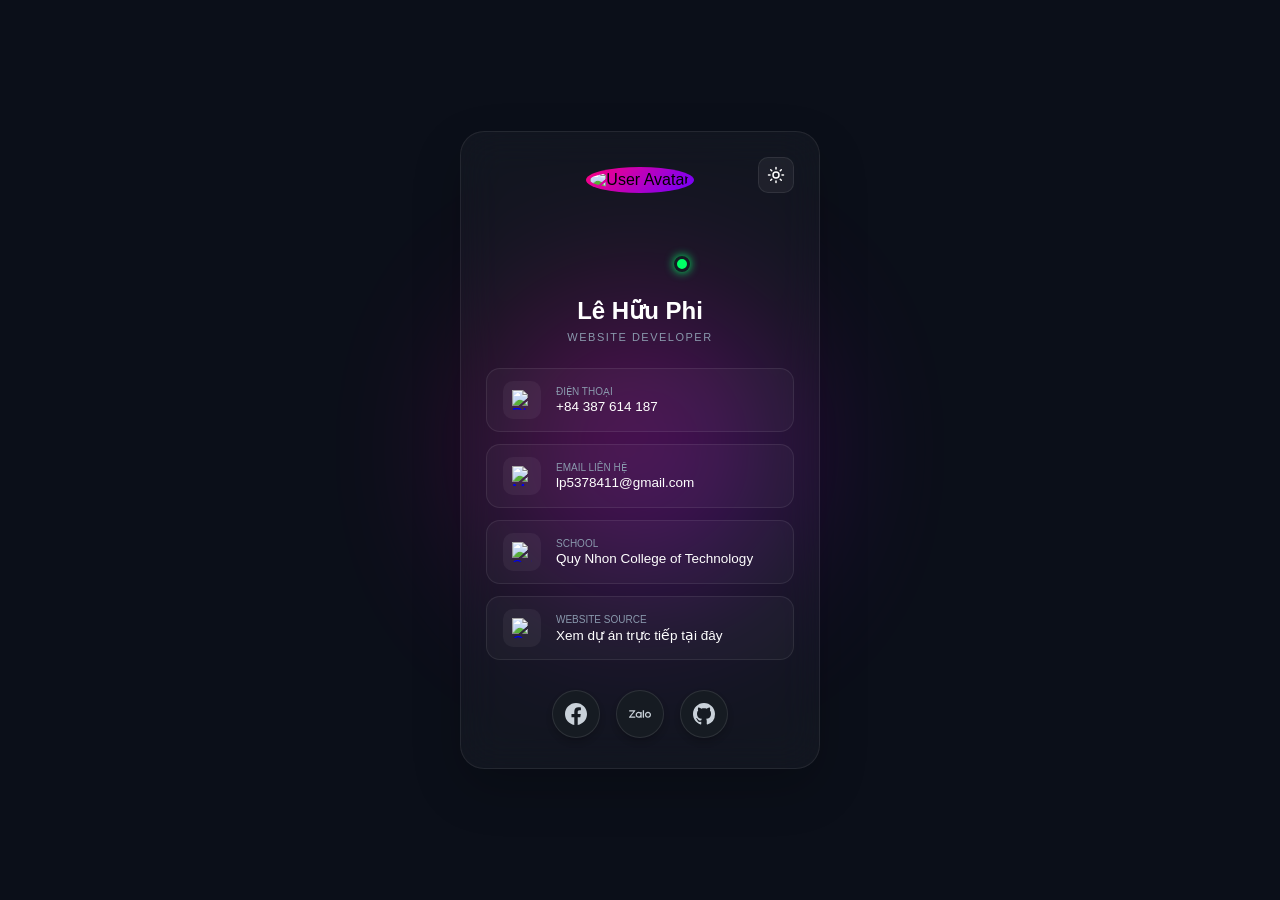
==== index.html @ 166477e5 "update html/css" ====
<!DOCTYPE html>
<html lang="vi">

<head>
    <meta charset="UTF-8">
    <meta name="viewport" content="width=device-width, initial-scale=1.0">
    <title>Modern Profile Card</title>
    <!-- Nhúng phông chữ viết và font code chuyên dụng -->
    <link href="https://googleapis.com" rel="stylesheet">
    <link rel="stylesheet" href="index.css">
</head>

<body>

    <div class="card-container">
        <!-- Đốm sáng trang trí phía sau card -->
        <div class="glow-bg"></div>

        <div class="profile-card">

            <!-- NÚT LIGHT/DARK MODE -->
            <button id="theme-toggle" class="theme-btn">
                <svg class="sun-icon" viewBox="0 0 24 24" width="18" height="18" fill="none" stroke="currentColor"
                    stroke-width="2" stroke-linecap="round" stroke-linejoin="round">
                    <circle cx="12" cy="12" r="4"></circle>
                    <path
                        d="M12 2v2M12 20v2M4.93 4.93l1.41 1.41M17.66 17.66l1.41 1.41M2 12h2M20 12h2M6.34 17.66l-1.41 1.41M19.07 4.93l-1.41 1.41">
                    </path>
                </svg>
                <svg class="moon-icon" viewBox="0 0 24 24" width="18" height="18" fill="none" stroke="currentColor"
                    stroke-width="2" stroke-linecap="round" stroke-linejoin="round" style="display: none;">
                    <path d="M12 3a6 6 0 0 0 9 9 9 9 0 1 1-9-9Z"></path>
                </svg>
            </button>

            <!-- GIAO DIỆN CHÍNH (THÔNG TIN PROFILE) -->
            <div id="main-profile-content">
                <div class="card-header">
                    <div class="avatar-wrapper">
                        <img src="ava.png" alt="User Avatar" class="avatar">
                        <span class="status-badge"></span>
                    </div>
                    <h2>Lê Hữu Phi</h2>
                    <p class="job-title">Website Developer</p>
                </div>
                <!-- THÔNG TIN LIÊN HỆ -->
                <div class="card-body">
                    <!-- Điện thoại -->
                    <a href="tel:+84387614187" class="info-link">
                        <div class="info-icon"><img src="dien-thoai.png" alt="Phone" class="social-logo"></div>
                        <div class="info-text"><span class="label">Điện thoại</span>
                            <span class="value">+84 387 614 187</span>
                        </div>
                    </a>

                    <!-- Email -->
                    <a href="https://google.com" target="_blank" class="info-link">
                        <div class="info-icon"><img src="mail.png" alt="Mail" class="social-logo"></div>
                        <div class="info-text"><span class="label">Email liên hệ</span>
                            <span class="value">lp5378411@gmail.com</span>
                        </div>
                    </a>

                    <!-- Trường học -->
                    <a href="https://cdktcnqn.edu.vn" target="_blank" class="info-link">
                        <div class="info-icon"><img src="truong-cd.png" alt="School" class="social-logo"></div>
                        <div class="info-text"><span class="label">School</span>
                            <span class="value">Quy Nhon College of Technology</span>
                        </div>
                    </a>

                    <!-- BẤM VÀO ĐÂY ĐỂ XEM SOURCE CODE TRỰC TIẾP TRÊN CARD -->
                    <a href="#" id="view-source-trigger" class="info-link">
                        <div class="info-icon"><img src="folder.jpg" alt="Coffee" class="social-logo"></div>
                        <div class="info-text"><span class="label">Website Source</span>
                            <span class="value">Xem dự án trực tiếp tại đây</span>
                        </div>
                    </a>
                </div>
                <!-- Liên kết mạng xã hội dạng icon tròn vector -->
                <div class="social-icons-container">
                    <!-- Facebook -->
                    <a href="https://www.facebook.com/wei.077" target="_blank" class="social-icon-btn"
                        data-tooltip="Facebook">
                        <svg class="social-icon" viewBox="0 0 24 24">
                            <path fill="currentColor"
                                d="M24 12.073c0-6.627-5.373-12-12-12s-12 5.373-12 12c0 5.99 4.388 10.954 10.125 11.854v-8.385H7.078v-3.47h3.047V9.43c0-3.007 1.792-4.669 4.533-4.669 1.312 0 2.686.235 2.686.235v2.953H15.83c-1.491 0-1.956.925-1.956 1.874v2.25h3.328l-.532 3.47h-2.796v8.385C19.612 23.027 24 18.062 24 12.073z" />
                        </svg>
                    </a>

                    <!-- Zalo (Đã sửa lỗi hiển thị) -->
                    <a href="https://zalo.me/0387614187" target="_blank" class="social-icon-btn" data-tooltip="Zalo">
                        <!-- <svg class="social-icon" viewBox="0 0 24 24">
                            <path fill="currentColor"
                                d="M9.5 10h13c.83 0 1.5.67 1.5 1.5v1c0 .83-.67 1.5-1.5 1.5h-7.38l7.15 9.77c.45.62 0 1.23-.77 1.23h-13c-.83 0-1.5-.67-1.5-1.5v-1c0-.83.67-1.5 1.5-1.5h7.38l-7.15-9.77c-.45-.62 0-1.23.77-1.23z" />
                        </svg> -->
                        <svg class="social-icon" role="img" viewBox="0 0 24 24" xmlns="http://www.w3.org/2000/svg">
                            <path fill="currentColor"
                                d="M12.49 10.2722v-.4496h1.3467v6.3218h-.7704a.576.576 0 01-.5763-.5729l-.0006.0005a3.273 3.273 0 01-1.9372.6321c-1.8138 0-3.2844-1.4697-3.2844-3.2823 0-1.8125 1.4706-3.2822 3.2844-3.2822a3.273 3.273 0 011.9372.6321l.0006.0005zM6.9188 7.7896v.205c0 .3823-.051.6944-.2995 1.0605l-.03.0343c-.0542.0615-.1815.206-.2421.2843L2.024 14.8h4.8948v.7682a.5764.5764 0 01-.5767.5761H0v-.3622c0-.4436.1102-.6414.2495-.8476L4.8582 9.23H.1922V7.7896h6.7266zm8.5513 8.3548a.4805.4805 0 01-.4803-.4798v-7.875h1.4416v8.3548H15.47zM20.6934 9.6C22.52 9.6 24 11.0807 24 12.9044c0 1.8252-1.4801 3.306-3.3066 3.306-1.8264 0-3.3066-1.4808-3.3066-3.306 0-1.8237 1.4802-3.3044 3.3066-3.3044zm-10.1412 5.253c1.0675 0 1.9324-.8645 1.9324-1.9312 0-1.065-.865-1.9295-1.9324-1.9295s-1.9324.8644-1.9324 1.9295c0 1.0667.865 1.9312 1.9324 1.9312zm10.1412-.0033c1.0737 0 1.945-.8707 1.945-1.9453 0-1.073-.8713-1.9436-1.945-1.9436-1.0753 0-1.945.8706-1.945 1.9436 0 1.0746.8697 1.9453 1.945 1.9453z"/>
                        </svg>
                    </a>

                    <!-- Github -->
                    <a href="https://github.com/wei7-dev" target="_blank" class="social-icon-btn" data-tooltip="Github">
                        <svg class="social-icon" viewBox="0 0 24 24">
                            <path fill="currentColor"
                                d="M12 0C5.37 0 0 5.37 0 12c0 5.31 3.435 9.795 8.205 11.385.6.105.825-.255.825-.57 0-.285-.015-1.23-.015-2.235-3.015.555-3.795-.735-4.035-1.41-.135-.345-.72-1.41-1.23-1.695-.42-.225-1.02-.78-.015-.795.945-.015 1.62.87 1.845 1.23 1.08 1.815 2.805 1.305 3.495.99.105-.78.42-1.305.765-1.605-2.67-.3-5.46-1.335-5.46-5.925 0-1.305.465-2.385 1.23-3.225-.12-.3-.54-1.53.12-3.18 0 0 1.005-.315 3.3 1.23.96-.27 1.98-.405 3-.405s2.04.135 3 .405c2.295-1.56 3.3-1.23 3.3-1.23.66 1.65.24 2.88.12 3.18.765.84 1.23 1.905 1.23 3.225 0 4.605-2.805 5.625-5.475 5.925.435.375.81 1.095.81 2.22 0 1.605-.015 2.895-.015 3.3 0 .315.225.69.825.57A12.02 12.02 0 0024 12c0-6.63-5.37-12-12-12z" />
                        </svg>
                    </a>
                </div>
            </div>

            <!-- GIAO DIỆN HIỂN THỊ DANH SÁCH DỰ ÁN CUỘN TRONG LÒNG CARD -->
            <div id="code-viewer-content" style="display: none;">
                <div class="viewer-header">
                    <button id="back-to-profile" class="control-btn-back">Quay lại</button>
                </div>

                <!-- VÙNG KHUNG CHỨA DANH SÁCH NHIỀU DỰ ÁN (Có tích hợp thanh cuộn mượt) -->
                <div class="code-box-wrapper projects-list-scroll-wrapper">
                    <div id="projects-container-list" class="projects-vertical-stack">
                        <!-- JavaScript sẽ tự động render hàng loạt thanh dự án xếp tầng vào đây -->
                    </div>
                </div>

                <!-- THANH ĐIỀU HƯỚNG DÙNG ĐỂ CHUYỂN TRANG/DANH MỤC KHI SỐ LƯỢNG DỰ ÁN QUÁ LỚN -->
                <div class="viewer-footer">
                    <button id="prev-project" class="nav-btn">◀ Trước</button>
                    <span id="project-counter">Trang 1 / 1</span>
                    <button id="next-project" class="nav-btn">Sau ▶</button>
                </div>
            </div>


        </div>
    </div>

    <!-- Kết nối file JavaScript -->
    <script src="index.js"></script>
</body>

</html>
---- index.css ----
/* ==========================================================================
   1. ĐỊNH NGHĨA BIẾN MÀU SẮC (HỖ TRỢ THEME)
   ========================================================================== */
:root {
    --primary-gradient: linear-gradient(135deg, #ff007f 0%, #7000ff 100%);
    --bg-color: #0b0f19;
    --card-bg: rgba(255, 255, 255, 0.03);
    --card-border: rgba(255, 255, 255, 0.08);
    --text-main: #ffffff;
    --text-muted: #8a99ad;
    --card-inner-bg: #0b0f19;
    --shadow-hover: rgba(112, 0, 255, 0.25);
    --box-bg: rgba(255, 255, 255, 0.03);
}

body.light-mode {
    --bg-color: #f0f2f5;
    --card-bg: #ffffff;
    --card-border: rgba(0, 0, 0, 0.05);
    --text-main: #111625;
    --text-muted: #6b7280;
    --card-inner-bg: #ffffff;
    --shadow-hover: rgba(0, 0, 0, 0.1);
    --box-bg: rgba(0, 0, 0, 0.03);
}

/* ==========================================================================
   2. THIẾT LẬP CƠ BẢN & KHUNG CARD MAIN
   ========================================================================== */
* {
    margin: 0;
    padding: 0;
    box-sizing: border-box;
    font-family: 'Plus Jakarta Sans', sans-serif;
}

body {
    background-color: var(--bg-color);
    display: flex;
    justify-content: center;
    align-items: center;
    min-height: 100vh;
    overflow-x: hidden;
    padding: 20px;
    transition: background-color 0.3s ease;
}

.card-container {
    position: relative;
    padding: 10px;
}

.glow-bg {
    position: absolute;
    top: 50%;
    left: 50%;
    transform: translate(-50%, -50%);
    width: 300px;
    height: 300px;
    background: var(--primary-gradient);
    border-radius: 50%;
    filter: blur(80px);
    opacity: 0.35;
    z-index: 1;
    pointer-events: none;
}

.profile-card {
    position: relative;
    z-index: 1;
    background: var(--card-bg);
    backdrop-filter: blur(20px);
    -webkit-backdrop-filter: blur(20px);
    width: 360px;
    max-width: 100%;
    border: 1px solid var(--card-border);
    border-radius: 24px;
    padding: 35px 25px 25px 25px;
    box-shadow: 0 20px 50px rgba(0, 0, 0, 0.2);
    text-align: center;
    transition: transform 0.4s cubic-bezier(0.175, 0.885, 0.32, 1.275), box-shadow 0.4s ease, background-color 0.3s;
    overflow: hidden;
}

/* Hiệu ứng LED RGB ôm khít 4 góc chạy liên tục */
.profile-card::before {
    content: '';
    position: absolute;
    top: -100%;
    left: -100%;
    width: 300%;
    height: 300%;
    background: linear-gradient(45deg, #ff0000, #ff7300, #fffb00, #48ff00, #00ffd5, #002bff, #7a00ff, #ff00c8, #ff0000);
    background-size: 200% 200%;
    z-index: -2;
    animation: moveRGB 4s linear infinite;
    opacity: 0;
    transition: opacity 0.4s ease-in-out;
}

.profile-card::after {
    content: '';
    position: absolute;
    inset: 2px;
    background: var(--card-inner-bg);
    border-radius: 22px;
    z-index: -1;
    opacity: 0;
    transition: opacity 0.4s ease-in-out, background-color 0.3s ease;
}

.profile-card:hover {
    transform: translateY(-6px) scale(1.01);
    border-color: transparent;
    box-shadow: 0 0 30px rgba(112, 0, 255, 0.2), 0 0 60px var(--shadow-hover);
}

.profile-card:hover::before,
.profile-card:hover::after {
    opacity: 1 !important;
}

@keyframes moveRGB {
    0% {
        background-position: 0% 50%;
    }

    50% {
        background-position: 100% 50%;
    }

    100% {
        background-position: 0% 50%;
    }
}

/* Nút Đổi Theme */
.theme-btn {
    position: absolute;
    top: 25px;
    right: 25px;
    background: rgba(255, 255, 255, 0.05);
    border: 1px solid var(--card-border);
    color: var(--text-main);
    width: 36px;
    height: 36px;
    border-radius: 10px;
    cursor: pointer;
    display: flex;
    justify-content: center;
    align-items: center;
    transition: all 0.3s ease;
    z-index: 10;
}

body.light-mode .theme-btn {
    background: rgba(0, 0, 0, 0.05);
}

/* Avatar & Chữ */
.avatar-wrapper {
    position: relative;
    width: 110px;
    height: 110px;
    margin: 0 auto 20px auto;
}

.avatar {
    width: 100%;
    height: 100%;
    border-radius: 50%;
    object-fit: cover;
    padding: 4px;
    background: var(--primary-gradient);
}

.status-badge {
    position: absolute;
    bottom: 5px;
    right: 5px;
    width: 16px;
    height: 16px;
    background: #00ff66;
    border: 3px solid #141923;
    border-radius: 50%;
    box-shadow: 0 0 10px #00ff66;
}

body.light-mode .status-badge {
    border-color: #ffffff;
}

.card-header h2 {
    color: var(--text-main);
    font-size: 24px;
    font-weight: 700;
    margin-bottom: 6px;
}

.card-header .job-title {
    color: var(--text-muted);
    font-size: 11px;
    font-weight: 500;
    text-transform: uppercase;
    letter-spacing: 1.5px;
    margin-bottom: 25px;
}

/* Các ô thông tin */
.card-body {
    display: flex;
    flex-direction: column;
    gap: 12px;
    margin-bottom: 25px;
}

.info-link {
    display: flex;
    align-items: center;
    gap: 15px;
    padding: 12px 16px;
    background: var(--box-bg);
    border: 1px solid var(--card-border);
    border-radius: 14px;
    text-decoration: none;
    text-align: left;
    transition: all 0.3s ease;
}

.info-link:hover {
    background: rgba(255, 255, 255, 0.07);
    border-color: rgba(255, 255, 255, 0.1);
    transform: translateX(6px);
}

body.light-mode .info-link:hover {
    background: rgba(0, 0, 0, 0.04);
}

.info-icon {
    width: 38px;
    height: 38px;
    background: rgba(255, 255, 255, 0.05);
    border-radius: 10px;
    display: flex;
    justify-content: center;
    align-items: center;
    overflow: hidden;
}

.info-link:hover .info-icon {
    background: var(--primary-gradient);
    box-shadow: 0 5px 15px rgba(112, 0, 255, 0.3);
}

.info-text {
    display: flex;
    flex-direction: column;
}

.info-text .label {
    font-size: 10px;
    color: var(--text-muted);
    text-transform: uppercase;
}

.info-text .value {
    font-size: 13.5px;
    color: var(--text-main);
    font-weight: 500;
    margin-top: 2px;
}

/* Container chứa các icon mạng xã hội */
.social-icons-container {
    display: flex;
    justify-content: center;
    align-items: center;
    gap: 16px;
    flex-wrap: wrap; /* Giúp không bị tràn khung card khi thêm nhiều MXH sau này */
    margin-top: 15px;
    padding: 5px 0;
}

/* Nút icon tròn */
.social-icon-btn {
    position: relative;
    width: 48px;
    height: 48px;
    background: #161b22;
    border: 1px solid rgba(255, 255, 255, 0.1);
    border-radius: 50%;
    display: flex;
    align-items: center;
    justify-content: center;
    text-decoration: none;
    transition: all 0.3s cubic-bezier(0.4, 0, 0.2, 1);
    box-shadow: 0 4px 6px rgba(0, 0, 0, 0.2);
    color: #c9d1d9; /* Màu mặc định của icon */
}

/* Tùy chỉnh kích thước SVG */
.social-icon {
    width: 22px;
    height: 22px;
    transition: transform 0.3s ease, color 0.3s ease;
}

/* Hiệu ứng khi rê chuột (Hover): Phát sáng neon và đổi màu icon */
.social-icon-btn:hover {
    transform: translateY(-4px);
    border-color: rgba(0, 242, 254, 0.6);
    box-shadow: 0 0 15px rgba(0, 242, 254, 0.5), 0 0 30px rgba(0, 242, 254, 0.2);
    background: #1f293d;
    color: #00f2fe; /* Icon sáng rực theo màu neon */
}

.social-icon-btn:hover .social-icon {
    transform: scale(1.15);
}

/* Tooltip hiện tên khi hover */
.social-icon-btn::after {
    content: attr(data-tooltip);
    position: absolute;
    bottom: -36px;
    left: 50%;
    transform: translateX(-50%) translateY(6px);
    background: rgba(15, 23, 42, 0.95);
    color: #ffffff;
    padding: 4px 10px;
    font-size: 11px;
    font-weight: 500;
    border-radius: 6px;
    white-space: nowrap;
    opacity: 0;
    visibility: hidden;
    transition: all 0.25s ease;
    border: 1px solid rgba(255, 255, 255, 0.1);
    box-shadow: 0 4px 10px rgba(0, 0, 0, 0.3);
    pointer-events: none;
    letter-spacing: 0.5px;
}

.social-icon-btn:hover::after {
    opacity: 1;
    visibility: visible;
    transform: translateX(-50%) translateY(0);
}

/* ==========================================================================
   3. GIAO DIỆN CODE VIEWER (ẨN / HIỆN SINGLE PAGE)
   ========================================================================== */
#code-viewer-content {
    display: flex;
    flex-direction: column;
    text-align: left;
    height: 100%;
}

.viewer-header {
    display: flex;
    align-items: center;
    justify-content: space-between;
    margin-bottom: 15px;
    border-bottom: 1px solid rgba(255, 255, 255, 0.08);
    padding-bottom: 10px;
}

body.light-mode .viewer-header {
    border-bottom-color: rgba(0, 0, 0, 0.08);
}

.viewer-header h3 {
    font-size: 14px;
    color: var(--text-main);
    font-weight: 600;
}

.control-btn-back {
    background: var(--primary-gradient);
    border: none;
    color: #fff;
    padding: 6px 14px;
    border-radius: 8px;
    font-size: 12px;
    font-weight: 600;
    cursor: pointer;
}

.code-box-wrapper {
    background: #121620;
    border: 1px solid var(--card-border);
    border-radius: 12px;
    padding: 15px;
    height: 320px;
    overflow-y: auto;
    margin-bottom: 15px;
}

.code-box-wrapper code {
    font-family: 'Fira Code', monospace;
    font-size: 12px;
    color: #00ff66;
    white-space: pre-wrap;
    word-break: break-all;
    line-height: 1.6;
}

.viewer-footer {
    display: flex;
    align-items: center;
    justify-content: space-between;
}

#project-counter {
    font-size: 12px;
    color: var(--text-muted);
    font-weight: 600;
}

.nav-btn {
    background: var(--box-bg);
    border: 1px solid var(--card-border);
    color: var(--text-main);
    padding: 8px 14px;
    border-radius: 10px;
    font-size: 12px;
    cursor: pointer;
}

.nav-btn:hover {
    background: var(--text-main);
    color: var(--bg-color);
}

.code-box-wrapper::-webkit-scrollbar {
    width: 5px;
}

.code-box-wrapper::-webkit-scrollbar-thumb {
    background: rgba(255, 255, 255, 0.1);
    border-radius: 10px;
}

/* ==========================================================================
   CSS CẢI TIẾN: THANH BANNER DỰ ÁN PHẲNG & TRẢ LẠI FORM NÚT GỐC
   ========================================================================== */
.project-banner-wrapper {
    display: flex;
    align-items: center;
    justify-content: center;
    padding: 25px !important;
}

/* Hiệu ứng bừng sáng LED RGB viền thanh dự án khi hover chuột vào */
.project-banner-item:hover {
    background: rgba(255, 255, 255, 0.05);
    border-color: #7000ff;
    transform: translateY(-2px);
    box-shadow: 0 10px 25px rgba(112, 0, 255, 0.15);
}

.banner-icon {
    font-size: 24px;
}

.banner-text h3 {
    font-size: 14px;
    color: var(--text-main);
    font-weight: 600;
    margin-bottom: 4px;
}

.banner-text .banner-hint {
    font-size: 11px;
    color: var(--text-muted);
    font-weight: 500;
}

/* TRẢ LẠI THIẾT KẾ PHẲNG BO GÓC GỐC CHO KHỐI ĐIỀU HƯỚNG DƯỚI ĐÁY */
.viewer-footer {
    display: flex;
    align-items: center;
    justify-content: space-between;
    margin-top: auto;
}

#project-counter {
    font-size: 13px;
    color: var(--text-muted);
    font-weight: 600;
    font-family: 'Plus Jakarta Sans', sans-serif;
}

/* Nút bấm Trước/Sau trả về giao diện phẳng bo viền nguyên bản */
.nav-btn {
    background: var(--box-bg) !important;
    border: 1px solid var(--card-border) !important;
    color: var(--text-main) !important;
    padding: 10px 18px !important;
    border-radius: 12px !important;
    font-size: 13px !important;
    font-weight: 600 !important;
    cursor: pointer;
    transition: all 0.2s ease;
}

.nav-btn:hover {
    background: var(--text-main) !important;
    color: var(--bg-color) !important;
    border-color: var(--text-main) !important;
}

/* Light mode cho thanh banner */
body.light-mode .project-banner-item {
    background: rgba(0, 0, 0, 0.02);
}

body.light-mode .project-banner-item:hover {
    background: rgba(0, 0, 0, 0.04);
    border-color: #ff007f;
}

/* ==========================================================================
   CSS CẢI TIẾN: DANH SÁCH XẾP TẦNG & THANH CUỘN ẨN TIN TẾ
   ========================================================================== */
.projects-list-scroll-wrapper {
    padding: 12px !important;
    /* Thu nhỏ padding để tăng diện tích hiển thị */
    height: 330px;
    /* Cố định chiều cao để kích hoạt tính năng cuộn */
    overflow-y: auto;
    /* Tự động hiện thanh cuộn dọc nếu nhiều dự án */
}

/* Khối xếp tầng các dự án theo chiều dọc */
.projects-vertical-stack {
    display: flex;
    flex-direction: column;
    gap: 10px;
    /* Khoảng cách giữa các thanh dự án */
}

/* Định dạng từng thanh dự án nhỏ gọn, không chiếm diện tích */
.project-list-item {
    display: flex;
    align-items: center;
    gap: 14px;
    width: 100%;
    padding: 12px 16px;
    background: rgba(255, 255, 255, 0.02);
    border: 1px solid var(--card-border);
    border-radius: 14px;
    text-decoration: none;
    text-align: left;
    transition: all 0.25s cubic-bezier(0.25, 0.8, 0.25, 1);
}

/* Hiệu ứng bừng sáng LED viền khi rê chuột vào từng thanh dự án */
.project-list-item:hover {
    background: rgba(255, 255, 255, 0.05);
    border-color: #7000ff;
    transform: translateX(4px);
    /* Trượt nhẹ sang phải tạo cảm giác phản hồi cao cấp */
    box-shadow: 0 6px 15px rgba(112, 0, 255, 0.12);
}

/* 1. Sửa lỗi chữ tiêu đề dự án bị tàng hình */
.item-text-group h4 {
    color: var(--text-main) !important;
    /* Ép chữ đổi sang màu tối khi bật Light mode */
    font-size: 13px;
    font-weight: 600;
}

/* 2. Giúp dòng chữ hướng dẫn "Nhấp để truy cập..." rõ màu hơn trên nền sáng */
.item-text-group .item-link-text {
    color: var(--text-muted) !important;
    /* Tự động đổi thành màu xám đậm dễ nhìn */
    font-size: 10.5px;
    font-weight: 500;
    margin-top: 1px;
}

/* 3. Tối ưu lại màu nền của cả hộp đen lớn khi ở Light mode để tăng độ tương phản */
body.light-mode .code-box-wrapper {
    background: #1a1f2c !important;
    /* Giữ hộp nền ở mức tối vừa phải (Xanh sẫm bầu trời) */
    border-color: rgba(0, 0, 0, 0.08);
}

/* ==========================================================================
   FIX TRIỆT ĐỂ: ÉP CHỮ SÁNG RÕ NÉT TRONG HỘP DANH SÁCH DỰ ÁN
   ========================================================================== */

/* Ép hộp nền chứa dự án luôn giữ tone màu tối sẫm để tương phản với chữ sáng */
.projects-list-scroll-wrapper,
#code-viewer-content .code-box-wrapper {
    background: #181d28 !important;
    /* Màu xanh đen sẫm cao cấp */
    border: 1px solid rgba(255, 255, 255, 0.05) !important;
}

/* Ép tiêu đề h4 của dự án luôn hiển thị màu TRẮNG tinh khiết không bị tàng hình */
.project-list-item h4,
#projects-container-list .project-list-item h4 {
    color: #ffffff !important;
    font-size: 13.5px !important;
    font-weight: 600 !important;
    text-shadow: 0 1px 2px rgba(0, 0, 0, 0.5);
    /* Tạo bóng mờ cho chữ nổi bật */
}

/* Ép dòng chữ phụ "Nhấp để truy cập..." hiển thị màu xám sáng rõ ràng */
.project-list-item .item-link-text,
#projects-container-list .project-list-item .item-link-text {
    color: #a0aec0 !important;
    /* Màu xám sáng chuẩn UI/UX */
    font-size: 11px !important;
    font-weight: 500 !important;
    opacity: 1 !important;
}

/* Hiệu ứng khi di chuột vào từng thanh dự án trong hộp nền tối */
.project-list-item:hover h4 {
    color: #ffffff !important;
}

.project-list-item:hover .item-link-text {
    color: #ff007f !important;
    /* Đổi chữ hướng dẫn sang màu hồng neon khi hover chuột */
}


/* Light mode cho danh sách dự án */
body.light-mode .project-list-item {
    background: rgba(0, 0, 0, 0.02);
}

body.light-mode .project-list-item:hover {
    background: rgba(0, 0, 0, 0.04);
    border-color: #ff007f;
}

body.light-mode .projects-list-scroll-wrapper::-webkit-scrollbar-thumb {
    background: rgba(0, 0, 0, 0.1);
}

/* ==========================================================================
   1. ĐỊNH NGHĨA BIẾN MÀU SẮC (HỖ TRỢ THEME)
   ========================================================================== */
:root {
    --primary-gradient: linear-gradient(135deg, #ff007f 0%, #7000ff 100%);
    --bg-color: #0b0f19;
    --card-bg: rgba(255, 255, 255, 0.03);
    --card-border: rgba(255, 255, 255, 0.08);
    --text-main: #ffffff;
    --text-muted: #8a99ad;
    --card-inner-bg: #0b0f19;
    --shadow-hover: rgba(112, 0, 255, 0.25);
    --box-bg: rgba(255, 255, 255, 0.03);
}

body.light-mode {
    --bg-color: #f0f2f5;
    --card-bg: #ffffff;
    --card-border: rgba(0, 0, 0, 0.05);
    --text-main: #111625;
    --text-muted: #6b7280;
    --card-inner-bg: #ffffff;
    --shadow-hover: rgba(0, 0, 0, 0.1);
    --box-bg: rgba(0, 0, 0, 0.03);
}

/* ==========================================================================
   2. THIẾT LẬP CƠ BẢN & KHUNG CARD MAIN
   ========================================================================== */
* {
    margin: 0;
    padding: 0;
    box-sizing: border-box;
    font-family: 'Plus Jakarta Sans', sans-serif;
}

body {
    background-color: var(--bg-color);
    display: flex;
    justify-content: center;
    align-items: center;
    min-height: 100vh;
    overflow-x: hidden;
    padding: 20px;
    transition: background-color 0.3s ease;
}

.card-container {
    position: relative;
    padding: 10px;
}

.glow-bg {
    position: absolute;
    top: 50%;
    left: 50%;
    transform: translate(-50%, -50%);
    width: 300px;
    height: 300px;
    background: var(--primary-gradient);
    border-radius: 50%;
    filter: blur(80px);
    opacity: 0.35;
    z-index: 1;
    pointer-events: none;
}

.profile-card {
    position: relative;
    z-index: 1;
    background: var(--card-bg);
    backdrop-filter: blur(20px);
    -webkit-backdrop-filter: blur(20px);
    width: 360px;
    max-width: 100%;
    border: 1px solid var(--card-border);
    border-radius: 24px;
    padding: 35px 25px 25px 25px;
    box-shadow: 0 20px 50px rgba(0, 0, 0, 0.2);
    text-align: center;
    transition: transform 0.4s cubic-bezier(0.175, 0.885, 0.32, 1.275), box-shadow 0.4s ease, background-color 0.3s;
    overflow: hidden;
}

/* Hiệu ứng LED RGB ôm khít 4 góc chạy liên tục */
.profile-card::before {
    content: '';
    position: absolute;
    top: -100%;
    left: -100%;
    width: 300%;
    height: 300%;
    background: linear-gradient(45deg, #ff0000, #ff7300, #fffb00, #48ff00, #00ffd5, #002bff, #7a00ff, #ff00c8, #ff0000);
    background-size: 200% 200%;
    z-index: -2;
    animation: moveRGB 4s linear infinite;
    opacity: 0;
    transition: opacity 0.4s ease-in-out;
}

.profile-card::after {
    content: '';
    position: absolute;
    inset: 2px;
    background: var(--card-inner-bg);
    border-radius: 22px;
    z-index: -1;
    opacity: 0;
    transition: opacity 0.4s ease-in-out, background-color 0.3s ease;
}

.profile-card:hover {
    transform: translateY(-6px) scale(1.01);
    border-color: transparent;
    box-shadow: 0 0 30px rgba(112, 0, 255, 0.2), 0 0 60px var(--shadow-hover);
}

.profile-card:hover::before,
.profile-card:hover::after {
    opacity: 1 !important;
}

@keyframes moveRGB {
    0% {
        background-position: 0% 50%;
    }

    50% {
        background-position: 100% 50%;
    }

    100% {
        background-position: 0% 50%;
    }
}

/* Nút Đổi Theme */
.theme-btn {
    position: absolute;
    top: 25px;
    right: 25px;
    background: rgba(255, 255, 255, 0.05);
    border: 1px solid var(--card-border);
    color: var(--text-main);
    width: 36px;
    height: 36px;
    border-radius: 10px;
    cursor: pointer;
    display: flex;
    justify-content: center;
    align-items: center;
    transition: all 0.3s ease;
    z-index: 10;
}

body.light-mode .theme-btn {
    background: rgba(0, 0, 0, 0.05);
}

/* Avatar & Chữ */
.avatar-wrapper {
    position: relative;
    width: 110px;
    height: 110px;
    margin: 0 auto 20px auto;
}

.avatar {
    width: 100%;
    height: 100%;
    border-radius: 50%;
    object-fit: cover;
    padding: 4px;
    background: var(--primary-gradient);
}

.status-badge {
    position: absolute;
    bottom: 5px;
    right: 5px;
    width: 16px;
    height: 16px;
    background: #00ff66;
    border: 3px solid #141923;
    border-radius: 50%;
    box-shadow: 0 0 10px #00ff66;
}

body.light-mode .status-badge {
    border-color: #ffffff;
}

.card-header h2 {
    color: var(--text-main);
    font-size: 24px;
    font-weight: 700;
    margin-bottom: 6px;
}

.card-header .job-title {
    color: var(--text-muted);
    font-size: 11px;
    font-weight: 500;
    text-transform: uppercase;
    letter-spacing: 1.5px;
    margin-bottom: 25px;
}

/* Các ô thông tin */
.card-body {
    display: flex;
    flex-direction: column;
    gap: 12px;
    margin-bottom: 25px;
}

.info-link {
    display: flex;
    align-items: center;
    gap: 15px;
    padding: 12px 16px;
    background: var(--box-bg);
    border: 1px solid var(--card-border);
    border-radius: 14px;
    text-decoration: none;
    text-align: left;
    transition: all 0.3s ease;
}

.info-link:hover {
    background: rgba(255, 255, 255, 0.07);
    border-color: rgba(255, 255, 255, 0.1);
    transform: translateX(6px);
}

body.light-mode .info-link:hover {
    background: rgba(0, 0, 0, 0.04);
}

.info-icon {
    width: 38px;
    height: 38px;
    background: rgba(255, 255, 255, 0.05);
    border-radius: 10px;
    display: flex;
    justify-content: center;
    align-items: center;
    overflow: hidden;
}

.info-link:hover .info-icon {
    background: var(--primary-gradient);
    box-shadow: 0 5px 15px rgba(112, 0, 255, 0.3);
}

.info-text {
    display: flex;
    flex-direction: column;
}

.info-text .label {
    font-size: 10px;
    color: var(--text-muted);
    text-transform: uppercase;
}

.info-text .value {
    font-size: 13.5px;
    color: var(--text-main);
    font-weight: 500;
    margin-top: 2px;
}

/* Lưới Mạng Xã Hội */
.social-connect-grid {
    display: flex;
    flex-wrap: wrap;   
    justify-content: center;
    grid-template-columns: repeat(3, 1fr);
    gap: 8px;
    border-top: 1px solid rgba(255, 255, 255, 0.06);
    padding-top: 20px;
}

/* @media (max-width: 480px) {
    .social-connect-grid {
        grid-template-columns: 1fr;
    }
} */

body.light-mode .social-connect-grid {
    border-top-color: rgba(0, 0, 0, 0.06);
}

.connect-box {
    flex: 1 1 30%;         /* Mỗi mục chiếm khoảng 30%, tự co giãn */
    min-width: 90px;       /* Đảm bảo không bị quá nhỏ */
    display: flex;
    align-items: center;
    justify-content: center; /* Căn icon và chữ vào giữa hộp */
    padding: 10px 5px;
    gap: 4px;
    padding: 10px;
    background: var(--box-bg);
    border: 1px solid var(--card-border);
    border-radius: 14px;
    text-decoration: none;
    transition: all 0.3s ease;
}

.connect-box .icon-wrapper {
    width: 32px;
    height: 32px;
    display: flex;
    justify-content: center;
    align-items: center;
    flex-shrink: 0;    /* Không cho phép khung bị co lại */
}

body.light-mode .connect-box .icon-wrapper {
    background: rgba(0, 0, 0, 0.04);
}

.social-logo {
    width: 20px;       /* Đặt kích thước cố định */
    height: 20px;      /* Đặt kích thước cố định */
    object-fit: contain; /* Đảm bảo logo không bị méo */
    display: block;    /* Loại bỏ khoảng trắng thừa dưới ảnh */
}

.connect-box .connect-label {
    font-size: 12px;
    font-weight: 600;
    color: var(--text-main);
    font-family: 'Plus Jakarta Sans', sans-serif; /* Phông chữ */
    letter-spacing: 0.2px;   /* Khoảng cách giữa các chữ cái */
}

.connect-box.facebook:hover {
    background: rgba(24, 119, 242, 0.12);
    border-color: #1877f2;
}

.connect-box.zalo:hover {
    background: rgba(0, 104, 255, 0.12);
    border-color: #0068ff;
}

.connect-box:hover {
    transform: translateY(-3px);
}

/* ==========================================================================
   3. GIAO DIỆN CODE VIEWER (ẨN / HIỆN SINGLE PAGE)
   ========================================================================== */
#code-viewer-content {
    display: flex;
    flex-direction: column;
    text-align: left;
    height: 100%;
}

.viewer-header {
    display: flex;
    align-items: center;
    justify-content: space-between;
    margin-bottom: 15px;
    border-bottom: 1px solid rgba(255, 255, 255, 0.08);
    padding-bottom: 10px;
}

body.light-mode .viewer-header {
    border-bottom-color: rgba(0, 0, 0, 0.08);
}

.viewer-header h3 {
    font-size: 14px;
    color: var(--text-main);
    font-weight: 600;
}

.control-btn-back {
    background: var(--primary-gradient);
    border: none;
    color: #fff;
    padding: 6px 14px;
    border-radius: 8px;
    font-size: 12px;
    font-weight: 600;
    cursor: pointer;
}

.code-box-wrapper {
    background: #121620;
    border: 1px solid var(--card-border);
    border-radius: 12px;
    padding: 15px;
    height: 320px;
    overflow-y: auto;
    margin-bottom: 15px;
}

.code-box-wrapper code {
    font-family: 'Fira Code', monospace;
    font-size: 12px;
    color: #00ff66;
    white-space: pre-wrap;
    word-break: break-all;
    line-height: 1.6;
}

.viewer-footer {
    display: flex;
    align-items: center;
    justify-content: space-between;
}

#project-counter {
    font-size: 12px;
    color: var(--text-muted);
    font-weight: 600;
}

.nav-btn {
    background: var(--box-bg);
    border: 1px solid var(--card-border);
    color: var(--text-main);
    padding: 8px 14px;
    border-radius: 10px;
    font-size: 12px;
    cursor: pointer;
}

.nav-btn:hover {
    background: var(--text-main);
    color: var(--bg-color);
}

.code-box-wrapper::-webkit-scrollbar {
    width: 5px;
}

.code-box-wrapper::-webkit-scrollbar-thumb {
    background: rgba(255, 255, 255, 0.1);
    border-radius: 10px;
}

/* ==========================================================================
   CSS CẢI TIẾN: THANH BANNER DỰ ÁN PHẲNG & TRẢ LẠI FORM NÚT GỐC
   ========================================================================== */
.project-banner-wrapper {
    display: flex;
    align-items: center;
    justify-content: center;
    padding: 25px !important;
}

/* Hiệu ứng bừng sáng LED RGB viền thanh dự án khi hover chuột vào */
.project-banner-item:hover {
    background: rgba(255, 255, 255, 0.05);
    border-color: #7000ff;
    transform: translateY(-2px);
    box-shadow: 0 10px 25px rgba(112, 0, 255, 0.15);
}

.banner-icon {
    font-size: 24px;
}

.banner-text h3 {
    font-size: 14px;
    color: var(--text-main);
    font-weight: 600;
    margin-bottom: 4px;
}

.banner-text .banner-hint {
    font-size: 11px;
    color: var(--text-muted);
    font-weight: 500;
}

/* TRẢ LẠI THIẾT KẾ PHẲNG BO GÓC GỐC CHO KHỐI ĐIỀU HƯỚNG DƯỚI ĐÁY */
.viewer-footer {
    display: flex;
    align-items: center;
    justify-content: space-between;
    margin-top: auto;
}

#project-counter {
    font-size: 13px;
    color: var(--text-muted);
    font-weight: 600;
    font-family: 'Plus Jakarta Sans', sans-serif;
}

/* Nút bấm Trước/Sau trả về giao diện phẳng bo viền nguyên bản */
.nav-btn {
    background: var(--box-bg) !important;
    border: 1px solid var(--card-border) !important;
    color: var(--text-main) !important;
    padding: 10px 18px !important;
    border-radius: 12px !important;
    font-size: 13px !important;
    font-weight: 600 !important;
    cursor: pointer;
    transition: all 0.2s ease;
}

.nav-btn:hover {
    background: var(--text-main) !important;
    color: var(--bg-color) !important;
    border-color: var(--text-main) !important;
}

/* Light mode cho thanh banner */
body.light-mode .project-banner-item {
    background: rgba(0, 0, 0, 0.02);
}

body.light-mode .project-banner-item:hover {
    background: rgba(0, 0, 0, 0.04);
    border-color: #ff007f;
}

/* ==========================================================================
   CSS CẢI TIẾN: DANH SÁCH XẾP TẦNG & THANH CUỘN ẨN TIN TẾ
   ========================================================================== */
.projects-list-scroll-wrapper {
    padding: 12px !important;
    /* Thu nhỏ padding để tăng diện tích hiển thị */
    height: 330px;
    /* Cố định chiều cao để kích hoạt tính năng cuộn */
    overflow-y: auto;
    /* Tự động hiện thanh cuộn dọc nếu nhiều dự án */
}

/* Khối xếp tầng các dự án theo chiều dọc */
.projects-vertical-stack {
    display: flex;
    flex-direction: column;
    gap: 10px;
    /* Khoảng cách giữa các thanh dự án */
}

/* Định dạng từng thanh dự án nhỏ gọn, không chiếm diện tích */
.project-list-item {
    display: flex;
    align-items: center;
    gap: 14px;
    width: 100%;
    padding: 12px 16px;
    background: rgba(255, 255, 255, 0.02);
    border: 1px solid var(--card-border);
    border-radius: 14px;
    text-decoration: none;
    text-align: left;
    transition: all 0.25s cubic-bezier(0.25, 0.8, 0.25, 1);
}

/* Hiệu ứng bừng sáng LED viền khi rê chuột vào từng thanh dự án */
.project-list-item:hover {
    background: rgba(255, 255, 255, 0.05);
    border-color: #7000ff;
    transform: translateX(4px);
    /* Trượt nhẹ sang phải tạo cảm giác phản hồi cao cấp */
    box-shadow: 0 6px 15px rgba(112, 0, 255, 0.12);
}

/* 1. Sửa lỗi chữ tiêu đề dự án bị tàng hình */
.item-text-group h4 {
    color: var(--text-main) !important;
    /* Ép chữ đổi sang màu tối khi bật Light mode */
    font-size: 13px;
    font-weight: 600;
}

/* 2. Giúp dòng chữ hướng dẫn "Nhấp để truy cập..." rõ màu hơn trên nền sáng */
.item-text-group .item-link-text {
    color: var(--text-muted) !important;
    /* Tự động đổi thành màu xám đậm dễ nhìn */
    font-size: 10.5px;
    font-weight: 500;
    margin-top: 1px;
}

/* 3. Tối ưu lại màu nền của cả hộp đen lớn khi ở Light mode để tăng độ tương phản */
body.light-mode .code-box-wrapper {
    background: #1a1f2c !important;
    /* Giữ hộp nền ở mức tối vừa phải (Xanh sẫm bầu trời) */
    border-color: rgba(0, 0, 0, 0.08);
}

/* ==========================================================================
   FIX TRIỆT ĐỂ: ÉP CHỮ SÁNG RÕ NÉT TRONG HỘP DANH SÁCH DỰ ÁN
   ========================================================================== */

/* Ép hộp nền chứa dự án luôn giữ tone màu tối sẫm để tương phản với chữ sáng */
.projects-list-scroll-wrapper,
#code-viewer-content .code-box-wrapper {
    background: #181d28 !important;
    /* Màu xanh đen sẫm cao cấp */
    border: 1px solid rgba(255, 255, 255, 0.05) !important;
}

/* Ép tiêu đề h4 của dự án luôn hiển thị màu TRẮNG tinh khiết không bị tàng hình */
.project-list-item h4,
#projects-container-list .project-list-item h4 {
    color: #ffffff !important;
    font-size: 13.5px !important;
    font-weight: 600 !important;
    text-shadow: 0 1px 2px rgba(0, 0, 0, 0.5);
    /* Tạo bóng mờ cho chữ nổi bật */
}

/* Ép dòng chữ phụ "Nhấp để truy cập..." hiển thị màu xám sáng rõ ràng */
.project-list-item .item-link-text,
#projects-container-list .project-list-item .item-link-text {
    color: #a0aec0 !important;
    /* Màu xám sáng chuẩn UI/UX */
    font-size: 11px !important;
    font-weight: 500 !important;
    opacity: 1 !important;
}

/* Hiệu ứng khi di chuột vào từng thanh dự án trong hộp nền tối */
.project-list-item:hover h4 {
    color: #ffffff !important;
}

.project-list-item:hover .item-link-text {
    color: #ff007f !important;
    /* Đổi chữ hướng dẫn sang màu hồng neon khi hover chuột */
}


/* Light mode cho danh sách dự án */
body.light-mode .project-list-item {
    background: rgba(0, 0, 0, 0.02);
}

body.light-mode .project-list-item:hover {
    background: rgba(0, 0, 0, 0.04);
    border-color: #ff007f;
}

body.light-mode .projects-list-scroll-wrapper::-webkit-scrollbar-thumb {
    background: rgba(0, 0, 0, 0.1);
}
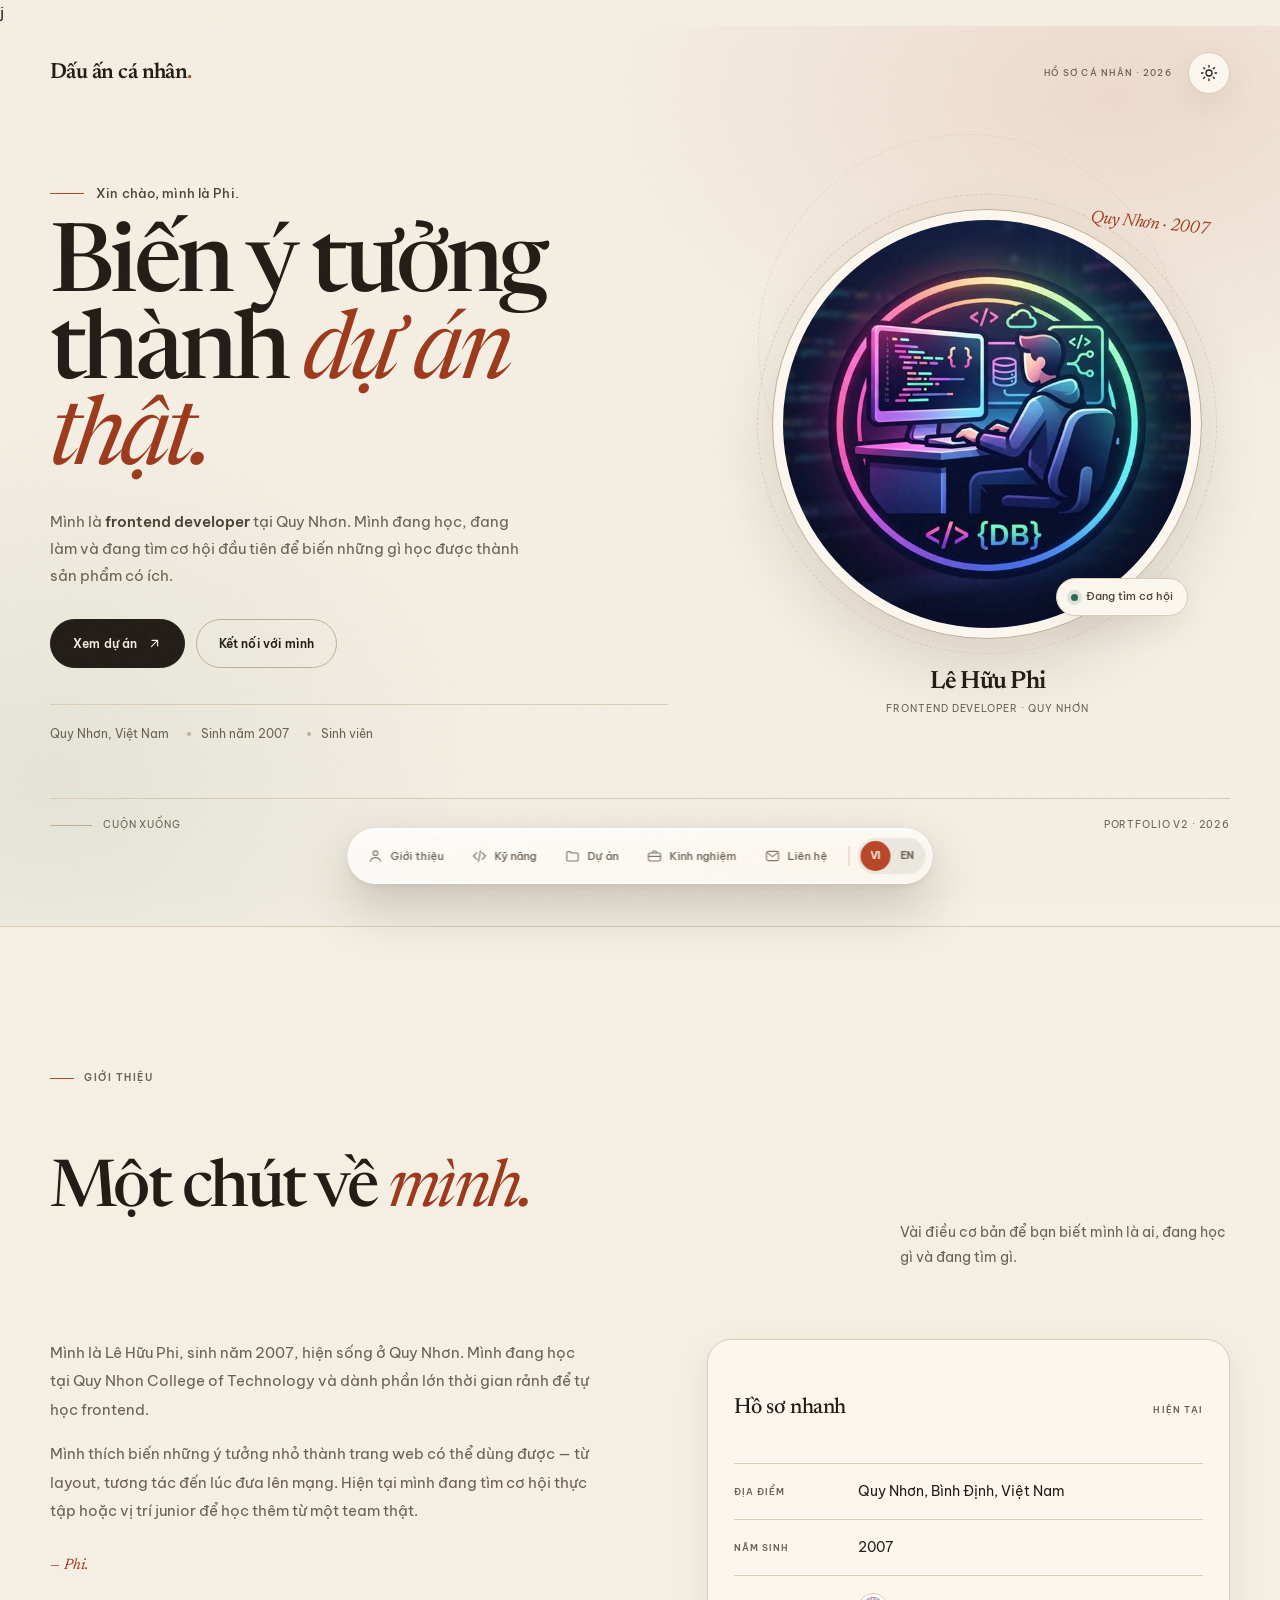
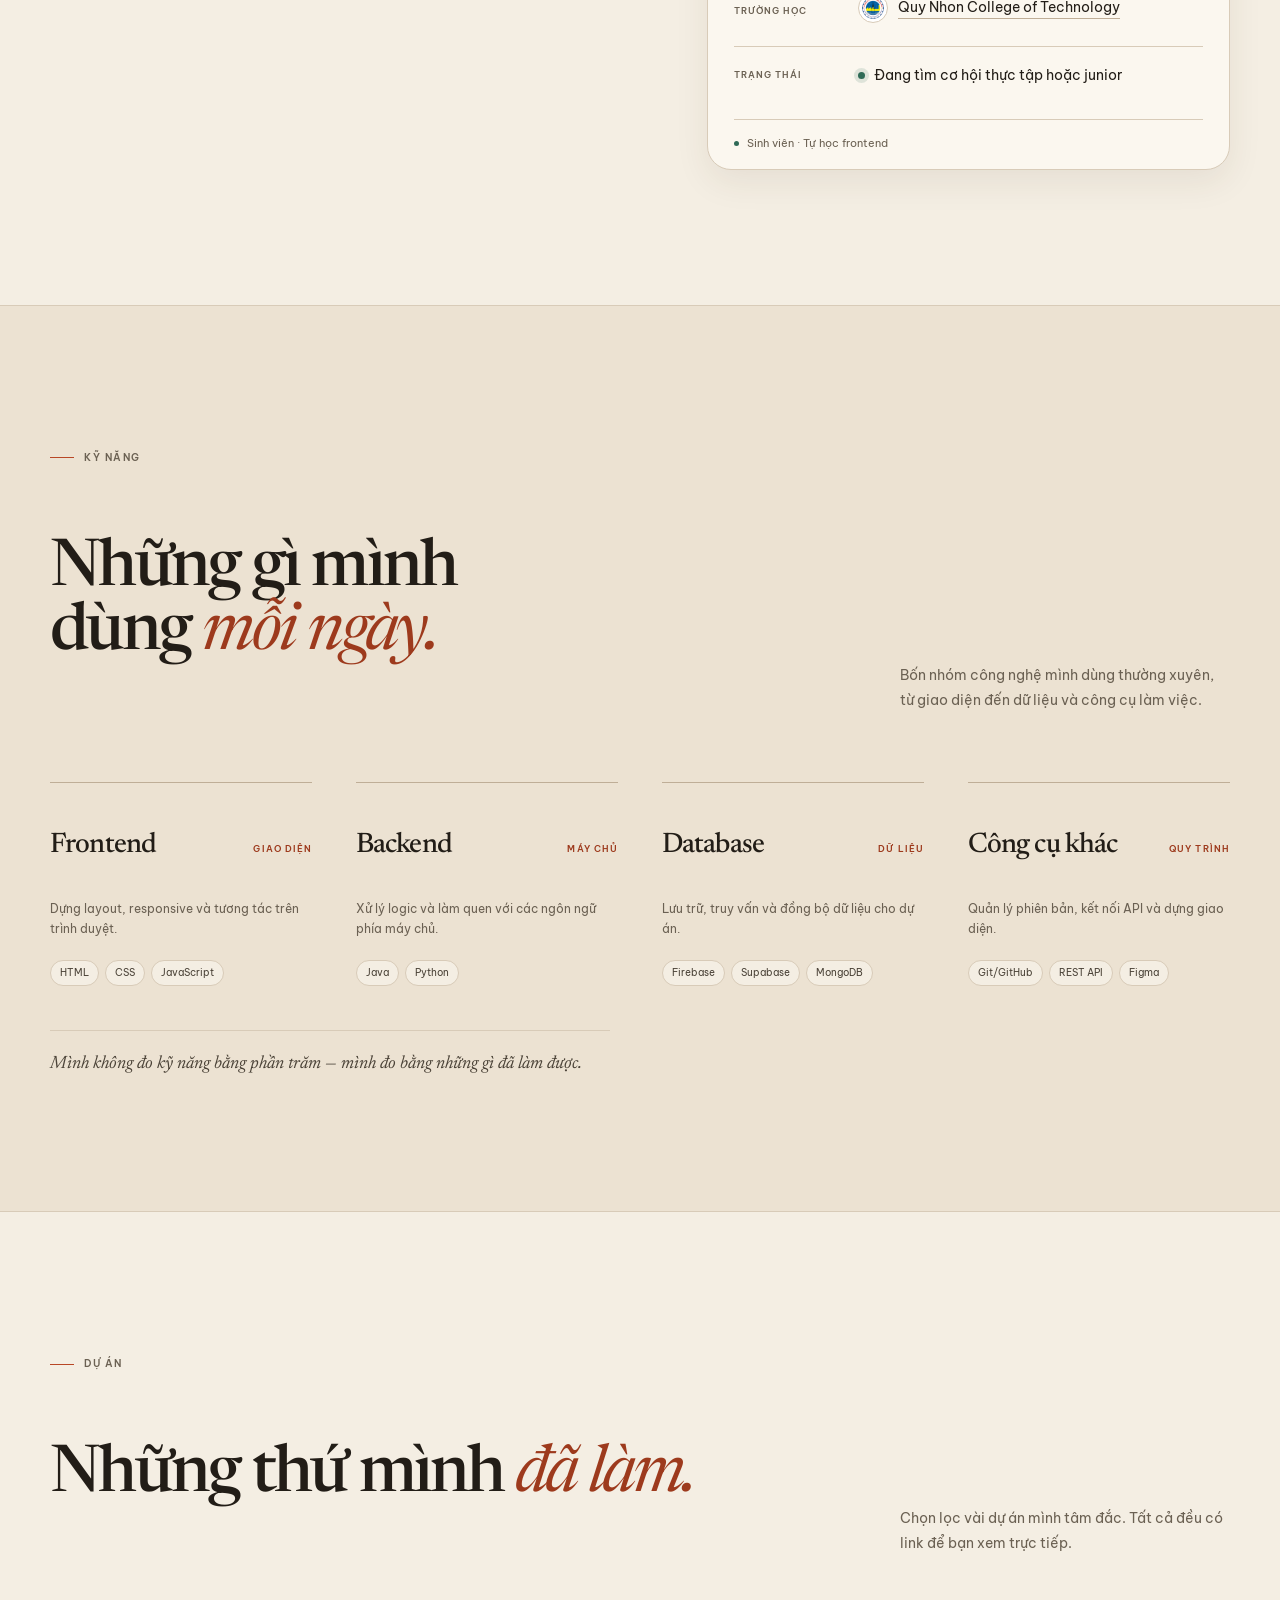
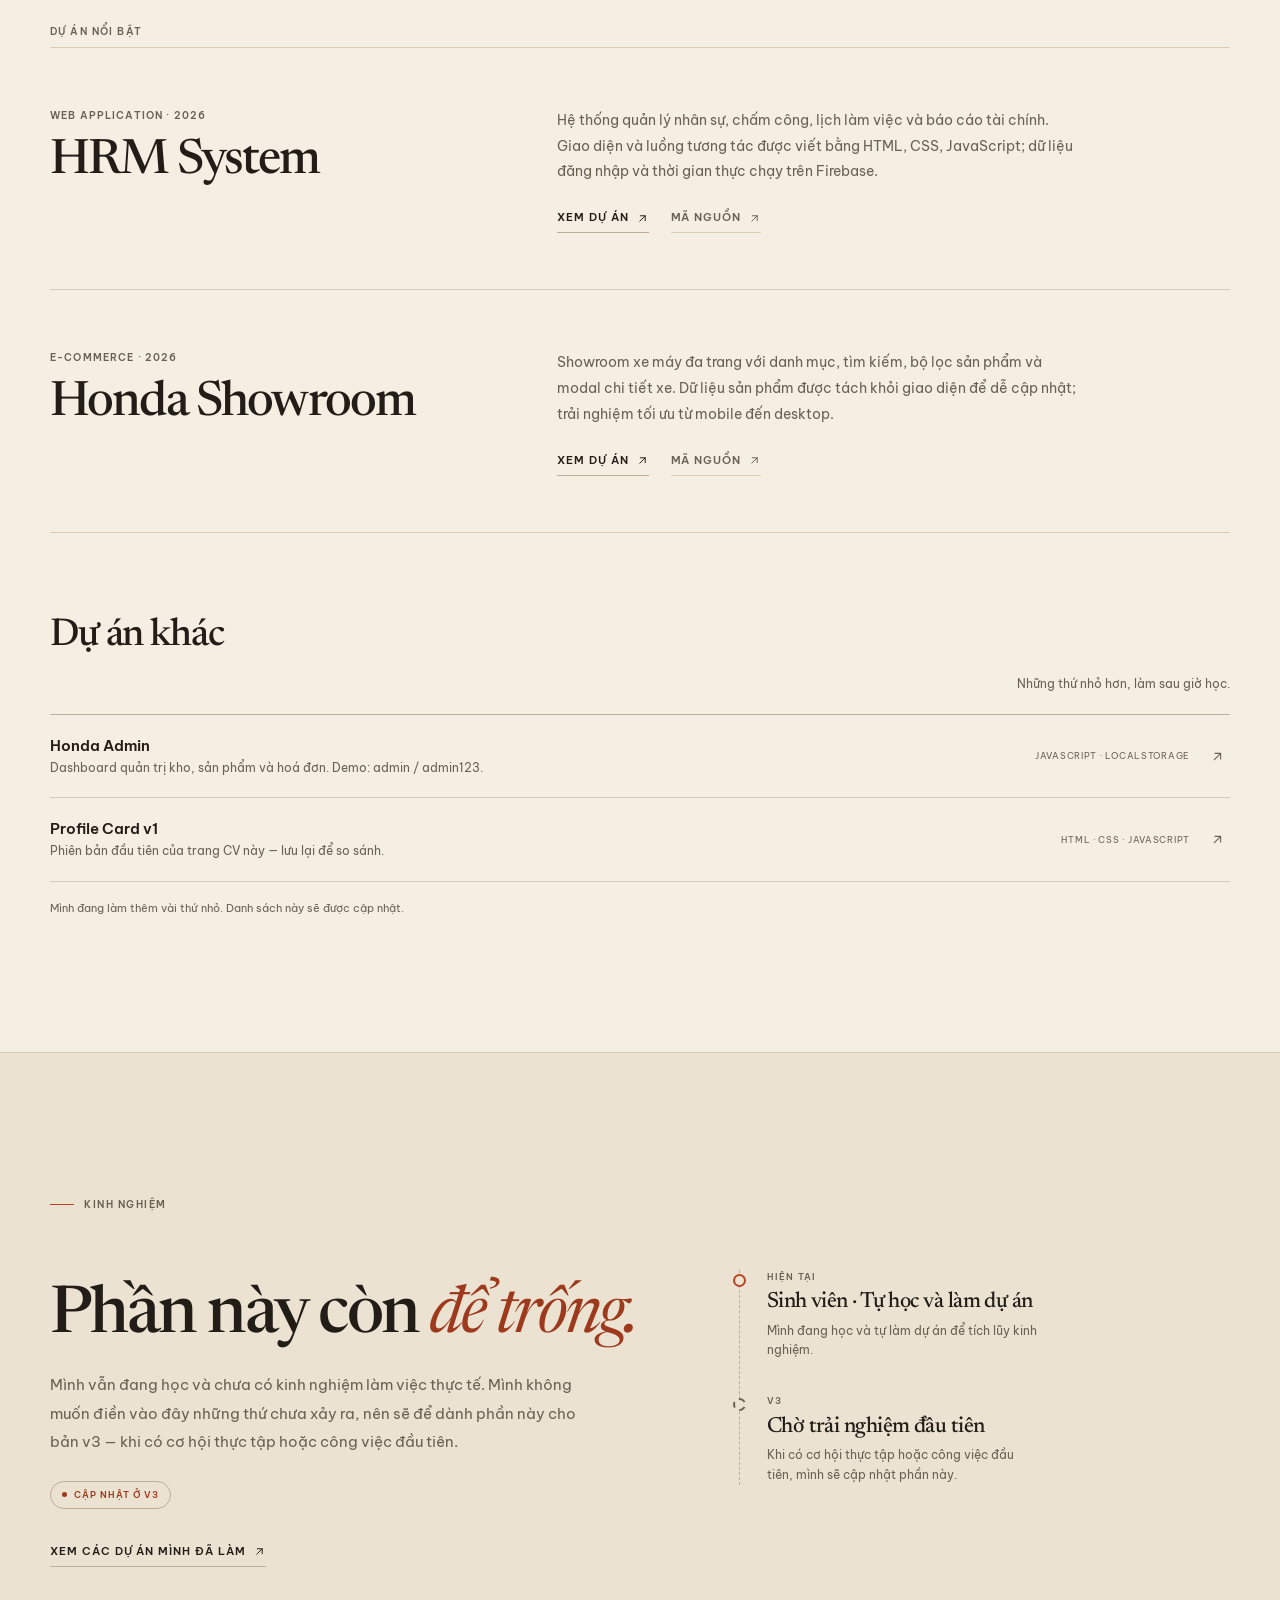
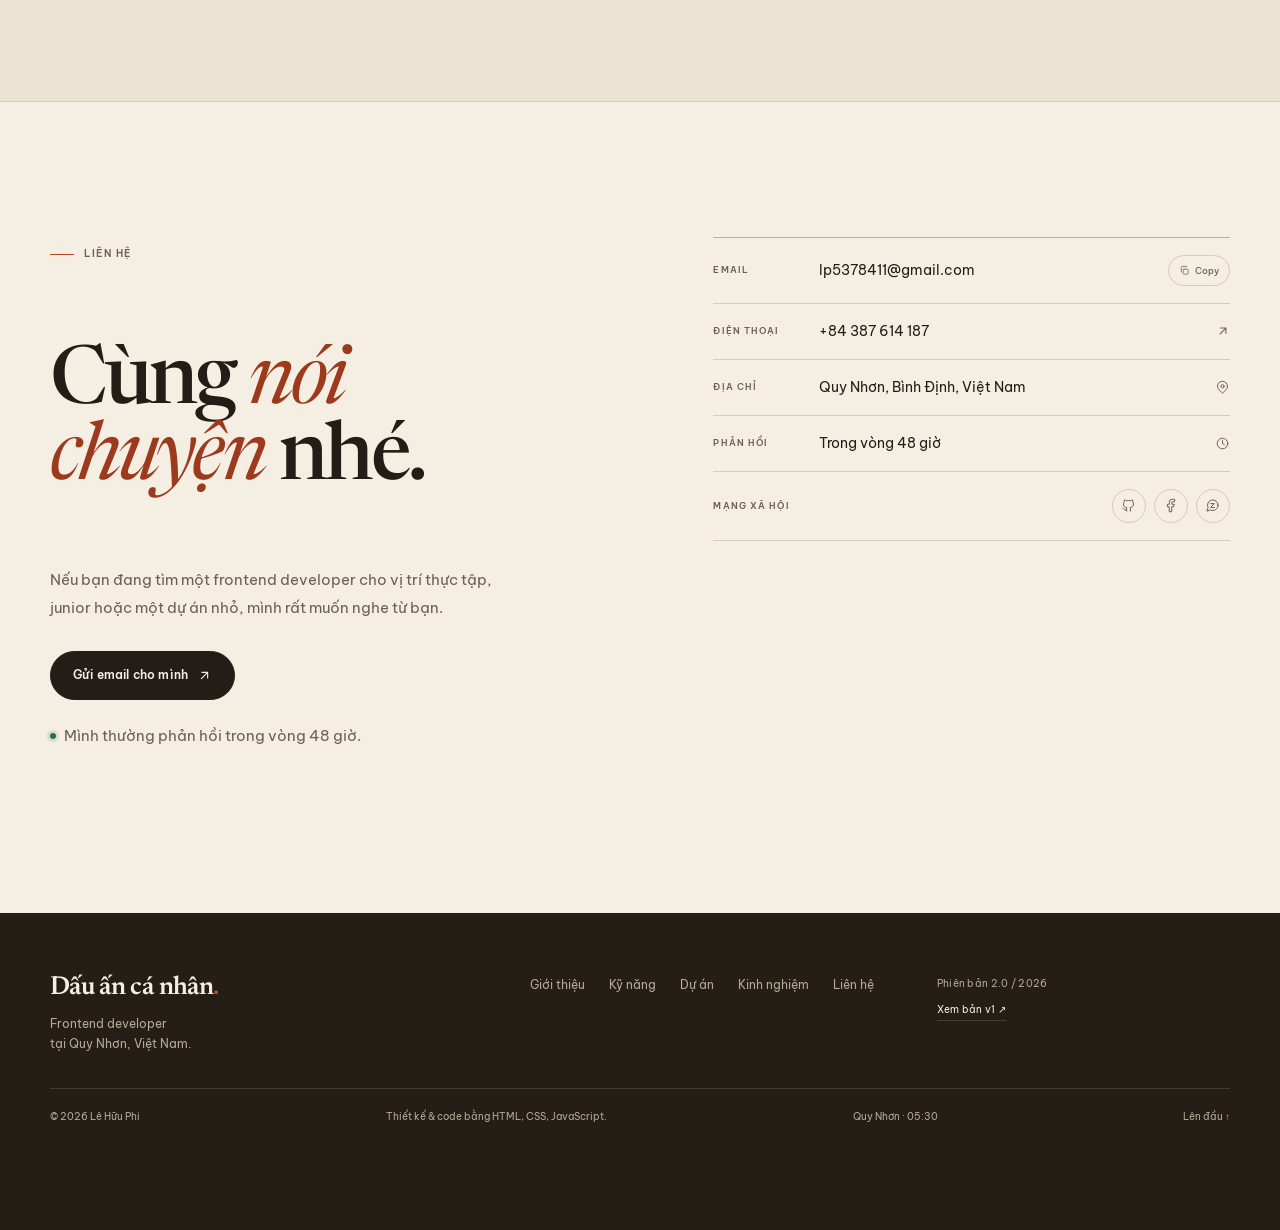
==== commit 19e5e7db: "update version v2" ====
--- a/index.html
+++ b/index.html
@@ -1,142 +1,618 @@
 <!DOCTYPE html>
-<html lang="vi">
-
+<html lang="vi" data-theme="light">j
 <head>
     <meta charset="UTF-8">
     <meta name="viewport" content="width=device-width, initial-scale=1.0">
-    <title>Modern Profile Card</title>
-    <!-- Nhúng phông chữ viết và font code chuyên dụng -->
-    <link href="https://googleapis.com" rel="stylesheet">
-    <link rel="stylesheet" href="index.css">
+    <title>My Portfolio — Frontend Developer</title>
+    <meta name="description" id="meta-description" content="Portfolio của Lê Hữu Phi — frontend developer tại Quy Nhơn, Việt Nam. Sinh năm 2007, đang học tại Quy Nhon College of Technology. Xem dự án HRM System, Honda Showroom và Honda Admin.">
+    <meta name="author" content="Lê Hữu Phi">
+    <meta name="theme-color" content="#f4eee3" id="theme-color">
+    <link rel="canonical" href="https://wei7-dev.github.io/card-profile/">
+    <meta property="og:type" content="website">
+    <meta property="og:locale" id="og-locale" content="vi_VN">
+    <meta property="og:url" content="https://wei7-dev.github.io/card-profile/">
+    <meta property="og:site_name" content="Lê Hữu Phi — Frontend Developer">
+    <meta property="og:title" id="og-title" content="Lê Hữu Phi — Frontend Developer">
+    <meta property="og:description" id="og-description" content="Frontend developer tại Quy Nhơn. Mình biến ý tưởng thành dự án thật — xem các dự án và liên hệ với mình.">
+    <meta property="og:image" content="https://wei7-dev.github.io/card-profile/assets/og-cover.jpg">
+    <meta property="og:image:width" content="1200">
+    <meta property="og:image:height" content="630">
+    <meta property="og:image:alt" id="og-image-alt" content="Trang chủ portfolio Lê Hữu Phi — Biến ý tưởng thành dự án thật">
+    <meta name="twitter:card" content="summary_large_image">
+    <meta name="twitter:title" id="twitter-title" content="Lê Hữu Phi — Frontend Developer">
+    <meta name="twitter:description" id="twitter-description" content="Frontend developer tại Quy Nhơn. Xem các dự án HRM System, Honda Showroom và Honda Admin.">
+    <meta name="twitter:image" content="https://wei7-dev.github.io/card-profile/assets/og-cover.jpg">
+
+    <link rel="icon" type="image/svg+xml" href="assets/favicon.svg">
+    <link rel="preload" as="image" href="assets/avatar.jpg" fetchpriority="high">
+    <link rel="preconnect" href="https://fonts.googleapis.com">
+    <link rel="preconnect" href="https://fonts.gstatic.com" crossorigin>
+    <link href="https://fonts.googleapis.com/css2?family=Be+Vietnam+Pro:ital,wght@0,300;0,400;0,500;0,600;0,700;1,400&family=Newsreader:ital,wght@0,400;0,500;0,600;1,400;1,500&display=swap" rel="stylesheet">
+    <link rel="stylesheet" href="index.css?v=8">
+
+    <script>
+        (function () {
+            try {
+                var saved = localStorage.getItem('portfolio-theme');
+                var theme = saved === 'dark' || saved === 'light' ? saved : 'light';
+                document.documentElement.setAttribute('data-theme', theme);
+                var themeMeta = document.getElementById('theme-color');
+                if (themeMeta) {
+                    themeMeta.setAttribute('content', theme === 'dark' ? '#171310' : '#f4eee3');
+                }
+            } catch (error) {
+                document.documentElement.setAttribute('data-theme', 'light');
+            }
+            document.documentElement.classList.add('js');
+        }());
+    </script>
 </head>
 
-<body>
-
-    <div class="card-container">
-        <!-- Đốm sáng trang trí phía sau card -->
-        <div class="glow-bg"></div>
-
-        <div class="profile-card">
-
-            <!-- NÚT LIGHT/DARK MODE -->
-            <button id="theme-toggle" class="theme-btn">
-                <svg class="sun-icon" viewBox="0 0 24 24" width="18" height="18" fill="none" stroke="currentColor"
-                    stroke-width="2" stroke-linecap="round" stroke-linejoin="round">
-                    <circle cx="12" cy="12" r="4"></circle>
-                    <path
-                        d="M12 2v2M12 20v2M4.93 4.93l1.41 1.41M17.66 17.66l1.41 1.41M2 12h2M20 12h2M6.34 17.66l-1.41 1.41M19.07 4.93l-1.41 1.41">
-                    </path>
+<body id="top">
+    <a class="skip-link" href="#main" data-i18n="skip">Bỏ qua điều hướng</a>
+
+    <!-- ============================================================
+         ĐIỀU HƯỚNG NỔI
+    ============================================================= -->
+    <nav class="dock" id="dock" aria-label="Điều hướng chính" data-i18n-aria-label="nav.label">
+        <div class="dock-links" id="dock-links">
+            <span class="dock-indicator" id="dock-indicator" aria-hidden="true"></span>
+
+            <a href="#gioi-thieu" data-nav="gioi-thieu" class="dock-link" aria-label="Giới thiệu" data-i18n-aria-label="nav.about">
+                <svg viewBox="0 0 24 24" fill="none" stroke="currentColor" stroke-width="1.7" stroke-linecap="round" stroke-linejoin="round" aria-hidden="true">
+                    <circle cx="12" cy="8" r="3.6"></circle>
+                    <path d="M4.5 20c.7-3.5 3.6-5.5 7.5-5.5s6.8 2 7.5 5.5"></path>
                 </svg>
-                <svg class="moon-icon" viewBox="0 0 24 24" width="18" height="18" fill="none" stroke="currentColor"
-                    stroke-width="2" stroke-linecap="round" stroke-linejoin="round" style="display: none;">
-                    <path d="M12 3a6 6 0 0 0 9 9 9 9 0 1 1-9-9Z"></path>
+                <span class="dock-label" data-i18n="nav.about">Giới thiệu</span>
+            </a>
+
+            <a href="#ky-nang" data-nav="ky-nang" class="dock-link" aria-label="Kỹ năng" data-i18n-aria-label="nav.skills">
+                <svg viewBox="0 0 24 24" fill="none" stroke="currentColor" stroke-width="1.7" stroke-linecap="round" stroke-linejoin="round" aria-hidden="true">
+                    <path d="m8 7-5 5 5 5M16 7l5 5-5 5M13.5 4l-3 16"></path>
                 </svg>
-            </button>
-
-            <!-- GIAO DIỆN CHÍNH (THÔNG TIN PROFILE) -->
-            <div id="main-profile-content">
-                <div class="card-header">
-                    <div class="avatar-wrapper">
-                        <img src="ava.png" alt="User Avatar" class="avatar">
-                        <span class="status-badge"></span>
-                    </div>
-                    <h2>Lê Hữu Phi</h2>
-                    <p class="job-title">Website Developer</p>
-                </div>
-                <!-- THÔNG TIN LIÊN HỆ -->
-                <div class="card-body">
-                    <!-- Điện thoại -->
-                    <a href="tel:+84387614187" class="info-link">
-                        <div class="info-icon"><img src="dien-thoai.png" alt="Phone" class="social-logo"></div>
-                        <div class="info-text"><span class="label">Điện thoại</span>
-                            <span class="value">+84 387 614 187</span>
-                        </div>
+                <span class="dock-label" data-i18n="nav.skills">Kỹ năng</span>
+            </a>
+
+            <a href="#du-an" data-nav="du-an" class="dock-link" aria-label="Dự án" data-i18n-aria-label="nav.projects">
+                <svg viewBox="0 0 24 24" fill="none" stroke="currentColor" stroke-width="1.7" stroke-linecap="round" stroke-linejoin="round" aria-hidden="true">
+                    <path d="M3.5 7.5a2 2 0 0 1 2-2h3.2l1.8 2h8a2 2 0 0 1 2 2v8a2 2 0 0 1-2 2h-13a2 2 0 0 1-2-2z"></path>
+                </svg>
+                <span class="dock-label" data-i18n="nav.projects">Dự án</span>
+            </a>
+
+            <a href="#kinh-nghiem" data-nav="kinh-nghiem" class="dock-link" aria-label="Kinh nghiệm" data-i18n-aria-label="nav.experience">
+                <svg viewBox="0 0 24 24" fill="none" stroke="currentColor" stroke-width="1.7" stroke-linecap="round" stroke-linejoin="round" aria-hidden="true">
+                    <rect x="3" y="7.5" width="18" height="12" rx="2.5"></rect>
+                    <path d="M9 7.5V6a1.5 1.5 0 0 1 1.5-1.5h3A1.5 1.5 0 0 1 15 6v1.5M3 12.5h18"></path>
+                </svg>
+                <span class="dock-label" data-i18n="nav.experience">Kinh nghiệm</span>
+            </a>
+
+            <a href="#lien-he" data-nav="lien-he" class="dock-link" aria-label="Liên hệ" data-i18n-aria-label="nav.contact">
+                <svg viewBox="0 0 24 24" fill="none" stroke="currentColor" stroke-width="1.7" stroke-linecap="round" stroke-linejoin="round" aria-hidden="true">
+                    <rect x="3" y="5" width="18" height="14" rx="2.5"></rect>
+                    <path d="m4 7 8 6 8-6"></path>
+                </svg>
+                <span class="dock-label" data-i18n="nav.contact">Liên hệ</span>
+            </a>
+        </div>
+
+        <span class="dock-divider" aria-hidden="true"></span>
+
+        <div class="dock-lang" role="group" aria-label="Chọn ngôn ngữ" data-i18n-aria-label="nav.langLabel">
+            <button type="button" data-lang="vi" class="is-active" aria-pressed="true">VI</button>
+            <button type="button" data-lang="en" aria-pressed="false">EN</button>
+        </div>
+    </nav>
+
+    <main id="main">
+        <!-- ============================================================
+             MỞ ĐẦU
+        ============================================================= -->
+        <section class="hero">
+            <header class="topbar">
+                <div class="shell topbar-inner">
+                    <a class="brand" href="#top" aria-label="Dấu ấn cá nhân — về đầu trang" data-i18n-aria-label="topbar.brandAria">
+                        <span data-i18n="topbar.brand">Dấu ấn cá nhân</span><span class="brand-dot">.</span>
                     </a>
-
-                    <!-- Email -->
-                    <a href="https://google.com" target="_blank" class="info-link">
-                        <div class="info-icon"><img src="mail.png" alt="Mail" class="social-logo"></div>
-                        <div class="info-text"><span class="label">Email liên hệ</span>
-                            <span class="value">lp5378411@gmail.com</span>
-                        </div>
+                    <div class="topbar-actions">
+                        <span class="topbar-note" data-i18n="topbar.note">Hồ sơ cá nhân · 2026</span>
+                        <button class="theme-toggle" id="theme-toggle" type="button" aria-label="Chuyển sang giao diện tối" title="Đổi giao diện">
+                            <svg class="icon-sun" viewBox="0 0 24 24" width="18" height="18" fill="none" stroke="currentColor" stroke-width="1.7" stroke-linecap="round" aria-hidden="true">
+                                <circle cx="12" cy="12" r="4"></circle>
+                                <path d="M12 2v2M12 20v2M4.93 4.93l1.41 1.41M17.66 17.66l1.41 1.41M2 12h2M20 12h2M6.34 17.66l-1.41 1.41M19.07 4.93l-1.41 1.41"></path>
+                            </svg>
+                            <svg class="icon-moon" viewBox="0 0 24 24" width="18" height="18" fill="none" stroke="currentColor" stroke-width="1.7" stroke-linecap="round" stroke-linejoin="round" aria-hidden="true">
+                                <path d="M12 3a6 6 0 0 0 9 9 9 9 0 1 1-9-9Z"></path>
+                            </svg>
+                        </button>
+                    </div>
+                </div>
+            </header>
+
+            <div class="shell hero-inner">
+                <div class="hero-copy">
+                    <p class="hero-hello">
+                        <span class="hello-line" aria-hidden="true"></span>
+                        <span data-i18n="hero.hello">Xin chào, mình là Phi.</span>
+                    </p>
+
+                    <h1 class="hero-quote" id="hero-title">
+                        <span data-i18n="hero.quote1">Biến ý tưởng</span>
+                        <span data-i18n="hero.quote2">thành <em>dự án thật.</em></span>
+                    </h1>
+
+                    <p class="hero-lede" data-i18n="hero.lede">
+                        Mình là <strong>frontend developer</strong> tại Quy Nhơn. Mình đang học,
+                        đang làm và đang tìm cơ hội đầu tiên để biến những gì học được
+                        thành sản phẩm có ích.
+                    </p>
+
+                    <div class="hero-actions">
+                        <a class="btn btn-primary" href="#du-an">
+                            <span data-i18n="hero.ctaProjects">Xem dự án</span>
+                            <svg viewBox="0 0 24 24" fill="none" stroke="currentColor" stroke-width="1.8" stroke-linecap="round" stroke-linejoin="round" aria-hidden="true">
+                                <path d="M7 17 17 7M8 7h9v9"></path>
+                            </svg>
+                        </a>
+                        <a class="btn btn-ghost" href="#lien-he" data-i18n="hero.ctaContact">Kết nối với mình</a>
+                    </div>
+
+                    <ul class="hero-meta">
+                        <li data-i18n="hero.metaLocation">Quy Nhơn, Việt Nam</li>
+                        <li data-i18n="hero.metaBirth">Sinh năm 2007</li>
+                        <li data-i18n="hero.metaStudent">Sinh viên</li>
+                    </ul>
+                </div>
+
+                <div class="hero-portrait">
+                    <span class="portrait-note" data-i18n="hero.portraitNote" aria-hidden="true">Quy Nhơn · 2007</span>
+
+                    <div class="portrait-frame">
+                        <img src="assets/avatar.jpg" width="1100" height="600" alt="Minh hoạ Lê Hữu Phi đang làm việc bên máy tính" data-i18n-alt="hero.avatarAlt" fetchpriority="high">
+                        <span class="portrait-badge">
+                            <span class="status-dot" aria-hidden="true"></span>
+                            <span data-i18n="hero.status">Đang tìm cơ hội</span>
+                        </span>
+                    </div>
+
+                    <p class="portrait-caption">
+                        <strong>Lê Hữu Phi</strong>
+                        <span data-i18n="hero.role">Frontend developer · Quy Nhơn</span>
+                    </p>
+                </div>
+            </div>
+
+            <div class="shell hero-foot">
+                <a class="scroll-cue" href="#gioi-thieu">
+                    <span class="scroll-cue-line" aria-hidden="true"></span>
+                    <span data-i18n="hero.scroll">Cuộn xuống</span>
+                </a>
+                <span class="hero-version" data-i18n="hero.version">Portfolio v2 · 2026</span>
+            </div>
+        </section>
+
+        <!-- ============================================================
+             GIỚI THIỆU
+        ============================================================= -->
+        <section class="section about" id="gioi-thieu" aria-labelledby="about-title">
+            <div class="shell">
+                <div class="section-head reveal">
+                    <div>
+                        <span class="section-eyebrow" data-i18n="about.eyebrow">Giới thiệu</span>
+                        <h2 class="section-title" id="about-title" data-i18n="about.title">Một chút về <em>mình.</em></h2>
+                    </div>
+                    <p class="section-desc" data-i18n="about.desc">
+                        Vài điều cơ bản để bạn biết mình là ai, đang học gì và đang tìm gì.
+                    </p>
+                </div>
+
+                <div class="about-grid">
+                    <div class="about-copy reveal">
+                        <p data-i18n="about.p1">
+                            Mình là Lê Hữu Phi, sinh năm 2007, hiện sống ở Quy Nhơn. Mình đang học
+                            tại Quy Nhon College of Technology và dành phần lớn thời gian rảnh
+                            để tự học frontend.
+                        </p>
+                        <p data-i18n="about.p2">
+                            Mình thích biến những ý tưởng nhỏ thành trang web có thể dùng được —
+                            từ layout, tương tác đến lúc đưa lên mạng. Hiện tại mình đang tìm
+                            cơ hội thực tập hoặc vị trí junior để học thêm từ một team thật.
+                        </p>
+                        <p class="about-signature" data-i18n="about.signature">— Phi.</p>
+                    </div>
+
+                    <aside class="fact-card reveal" aria-labelledby="facts-title">
+                        <div class="fact-card-head">
+                            <h3 id="facts-title" data-i18n="about.factsTitle">Hồ sơ nhanh</h3>
+                            <span class="fact-card-label" data-i18n="about.factsLabel">Hiện tại</span>
+                        </div>
+
+                        <dl class="facts">
+                            <div class="fact-row">
+                                <dt data-i18n="about.locationLabel">Địa điểm</dt>
+                                <dd data-i18n="about.locationValue">Quy Nhơn, Bình Định, Việt Nam</dd>
+                            </div>
+                            <div class="fact-row">
+                                <dt data-i18n="about.birthLabel">Năm sinh</dt>
+                                <dd data-i18n="about.birthValue">2007</dd>
+                            </div>
+                            <div class="fact-row">
+                                <dt data-i18n="about.schoolLabel">Trường học</dt>
+                                <dd>
+                                    <a class="fact-school" href="https://cdktcnqn.edu.vn" target="_blank" rel="noopener" aria-label="Mở website trường trong tab mới" data-i18n-aria-label="about.schoolAria">
+                                        <img src="assets/school.png" width="64" height="64" alt="Logo Trường Cao đẳng Kỹ thuật Công nghệ Quy Nhơn" data-i18n-alt="about.schoolLogoAlt" loading="lazy">
+                                        <span data-i18n="about.schoolValue">Quy Nhon College of Technology</span>
+                                    </a>
+                                </dd>
+                            </div>
+                            <div class="fact-row">
+                                <dt data-i18n="about.statusLabel">Trạng thái</dt>
+                                <dd>
+                                    <span class="fact-status">
+                                        <span class="status-dot" aria-hidden="true"></span>
+                                        <span data-i18n="about.statusValue">Đang tìm cơ hội thực tập hoặc junior</span>
+                                    </span>
+                                </dd>
+                            </div>
+                        </dl>
+
+                        <p class="fact-foot">
+                            <span class="status-dot status-dot--tiny" aria-hidden="true"></span>
+                            <span data-i18n="about.current">Sinh viên · Tự học frontend</span>
+                        </p>
+                    </aside>
+                </div>
+            </div>
+        </section>
+
+        <!-- ============================================================
+             KỸ NĂNG
+        ============================================================= -->
+        <section class="section skills" id="ky-nang" aria-labelledby="skills-title">
+            <div class="shell">
+                <div class="section-head reveal">
+                    <div>
+                        <span class="section-eyebrow" data-i18n="skills.eyebrow">Kỹ năng</span>
+                        <h2 class="section-title" id="skills-title" data-i18n="skills.title">Những gì mình dùng <em>mỗi ngày.</em></h2>
+                    </div>
+                    <p class="section-desc" data-i18n="skills.desc">
+                        Không phải danh sách để khoe. Đây là những công cụ mình thực sự mở ra
+                        và dùng khi làm dự án.
+                    </p>
+                </div>
+
+                <div class="skills-grid">
+                    <article class="skill-group reveal">
+                        <div class="skill-group-head">
+                            <h3 data-i18n="skills.frontendTitle">Frontend</h3>
+                            <span class="skill-group-hint" data-i18n="skills.frontendHint">Giao diện</span>
+                        </div>
+                        <p class="skill-group-desc" data-i18n="skills.frontendDesc">
+                            Dựng layout, responsive và tương tác trên trình duyệt.
+                        </p>
+                        <ul class="skill-tags" aria-label="Công nghệ frontend" data-i18n-aria-label="skills.frontendAria">
+                            <li>HTML</li>
+                            <li>CSS</li>
+                            <li>JavaScript</li>
+                        </ul>
+                    </article>
+
+                    <article class="skill-group reveal">
+                        <div class="skill-group-head">
+                            <h3 data-i18n="skills.backendTitle">Backend</h3>
+                            <span class="skill-group-hint" data-i18n="skills.backendHint">Máy chủ</span>
+                        </div>
+                        <p class="skill-group-desc" data-i18n="skills.backendDesc">
+                            Xử lý logic và làm quen với các ngôn ngữ phía máy chủ.
+                        </p>
+                        <ul class="skill-tags" aria-label="Công nghệ backend" data-i18n-aria-label="skills.backendAria">
+                            <li>Java</li>
+                            <li>Python</li>
+                        </ul>
+                    </article>
+
+                    <article class="skill-group reveal">
+                        <div class="skill-group-head">
+                            <h3 data-i18n="skills.databaseTitle">Database</h3>
+                            <span class="skill-group-hint" data-i18n="skills.databaseHint">Dữ liệu</span>
+                        </div>
+                        <p class="skill-group-desc" data-i18n="skills.databaseDesc">
+                            Lưu trữ, truy vấn và đồng bộ dữ liệu cho dự án.
+                        </p>
+                        <ul class="skill-tags" aria-label="Cơ sở dữ liệu" data-i18n-aria-label="skills.databaseAria">
+                            <li>Firebase</li>
+                            <li>Supabase</li>
+                            <li>MongoDB</li>
+                        </ul>
+                    </article>
+
+                    <article class="skill-group reveal">
+                        <div class="skill-group-head">
+                            <h3 data-i18n="skills.toolsTitle">Công cụ khác</h3>
+                            <span class="skill-group-hint" data-i18n="skills.toolsHint">Quy trình</span>
+                        </div>
+                        <p class="skill-group-desc" data-i18n="skills.toolsDesc">
+                            Quản lý phiên bản, kết nối API và dựng giao diện.
+                        </p>
+                        <ul class="skill-tags" aria-label="Công cụ khác" data-i18n-aria-label="skills.toolsAria">
+                            <li>Git/GitHub</li>
+                            <li>REST API</li>
+                            <li>Figma</li>
+                        </ul>
+                    </article>
+                </div>
+
+                <p class="skills-quote reveal" data-i18n="skills.note">
+                    Mình không đo kỹ năng bằng phần trăm — mình đo bằng những gì đã làm được.
+                </p>
+            </div>
+        </section>
+
+        <!-- ============================================================
+             DỰ ÁN
+        ============================================================= -->
+        <section class="section work" id="du-an" aria-labelledby="work-title">
+            <div class="shell">
+                <div class="section-head reveal">
+                    <div>
+                        <span class="section-eyebrow" data-i18n="work.eyebrow">Dự án</span>
+                        <h2 class="section-title" id="work-title" data-i18n="work.title">Những thứ mình <em>đã làm.</em></h2>
+                    </div>
+                    <p class="section-desc" data-i18n="work.desc">
+                        Chọn lọc vài dự án mình tâm đắc. Tất cả đều có link để bạn xem trực tiếp.
+                    </p>
+                </div>
+
+                <p class="projects-label reveal" data-i18n="work.featuredLabel">Dự án nổi bật</p>
+
+                <div class="projects">
+                    <article class="project reveal">
+                        <div class="project-intro">
+                            <p class="project-meta" data-i18n="work.p1.meta">Web application · 2026</p>
+                            <h3>HRM System</h3>
+                        </div>
+                        <div class="project-info">
+                            <p class="project-desc" data-i18n="work.p1.desc">
+                                Hệ thống quản lý nhân sự, chấm công, lịch làm việc và báo cáo tài chính.
+                                Giao diện và luồng tương tác được viết bằng HTML, CSS, JavaScript;
+                                dữ liệu đăng nhập và thời gian thực chạy trên Firebase.
+                            </p>
+                            <div class="project-links">
+                                <a class="text-link" href="https://wei7-dev.github.io/hrm-system/" target="_blank" rel="noopener">
+                                    <span data-i18n="work.viewProject">Xem dự án</span>
+                                    <svg viewBox="0 0 24 24" fill="none" stroke="currentColor" stroke-width="1.8" stroke-linecap="round" stroke-linejoin="round" aria-hidden="true"><path d="M7 17 17 7M8 7h9v9"></path></svg>
+                                </a>
+                                <a class="text-link text-link--muted" href="https://github.com/wei7-dev/hrm-system" target="_blank" rel="noopener">
+                                    <span data-i18n="work.sourceCode">Mã nguồn</span>
+                                    <svg viewBox="0 0 24 24" fill="none" stroke="currentColor" stroke-width="1.8" stroke-linecap="round" stroke-linejoin="round" aria-hidden="true"><path d="M7 17 17 7M8 7h9v9"></path></svg>
+                                </a>
+                            </div>
+                        </div>
+                    </article>
+
+                    <article class="project reveal">
+                        <div class="project-intro">
+                            <p class="project-meta" data-i18n="work.p2.meta">E-commerce · 2026</p>
+                            <h3>Honda Showroom</h3>
+                        </div>
+                        <div class="project-info">
+                            <p class="project-desc" data-i18n="work.p2.desc">
+                                Showroom xe máy đa trang với danh mục, tìm kiếm, bộ lọc sản phẩm và
+                                modal chi tiết xe. Dữ liệu sản phẩm được tách khỏi giao diện để dễ
+                                cập nhật; trải nghiệm tối ưu từ mobile đến desktop.
+                            </p>
+                            <div class="project-links">
+                                <a class="text-link" href="https://wei7-dev.github.io/honda-dashboard/honda-model/index.html" target="_blank" rel="noopener">
+                                    <span data-i18n="work.viewProject">Xem dự án</span>
+                                    <svg viewBox="0 0 24 24" fill="none" stroke="currentColor" stroke-width="1.8" stroke-linecap="round" stroke-linejoin="round" aria-hidden="true"><path d="M7 17 17 7M8 7h9v9"></path></svg>
+                                </a>
+                                <a class="text-link text-link--muted" href="https://github.com/wei7-dev/honda-dashboard" target="_blank" rel="noopener">
+                                    <span data-i18n="work.sourceCode">Mã nguồn</span>
+                                    <svg viewBox="0 0 24 24" fill="none" stroke="currentColor" stroke-width="1.8" stroke-linecap="round" stroke-linejoin="round" aria-hidden="true"><path d="M7 17 17 7M8 7h9v9"></path></svg>
+                                </a>
+                            </div>
+                        </div>
+                    </article>
+                </div>
+
+                <div class="other-section reveal">
+                    <div class="other-head">
+                        <h3 data-i18n="work.otherLabel">Dự án khác</h3>
+                        <p data-i18n="work.otherDesc">Những thứ nhỏ hơn, làm sau giờ học.</p>
+                    </div>
+
+                    <div class="other-list">
+                        <a class="other-item" href="https://wei7-dev.github.io/honda-dashboard/admin-dashboard/index.html" target="_blank" rel="noopener" aria-label="Mở bản demo Honda Admin trong tab mới" data-i18n-aria-label="work.o1.aria">
+                            <span class="other-main">
+                                <strong>Honda Admin</strong>
+                                <span data-i18n="work.o1.desc">Dashboard quản trị kho, sản phẩm và hoá đơn. Demo: admin / admin123.</span>
+                            </span>
+                            <span class="other-tags">JavaScript · LocalStorage</span>
+                            <svg class="other-arrow" viewBox="0 0 24 24" fill="none" stroke="currentColor" stroke-width="1.8" stroke-linecap="round" stroke-linejoin="round" aria-hidden="true"><path d="M7 17 17 7M8 7h9v9"></path></svg>
+                        </a>
+
+                        <a class="other-item" href="v1/index.html" target="_blank" rel="noopener" aria-label="Mở bản Profile Card v1 trong tab mới" data-i18n-aria-label="work.o2.aria">
+                            <span class="other-main">
+                                <strong>Profile Card v1</strong>
+                                <span data-i18n="work.o2.desc">Phiên bản đầu tiên của trang CV này — lưu lại để so sánh.</span>
+                            </span>
+                            <span class="other-tags">HTML · CSS · JavaScript</span>
+                            <svg class="other-arrow" viewBox="0 0 24 24" fill="none" stroke="currentColor" stroke-width="1.8" stroke-linecap="round" stroke-linejoin="round" aria-hidden="true"><path d="M7 17 17 7M8 7h9v9"></path></svg>
+                        </a>
+                    </div>
+
+                    <p class="other-note" data-i18n="work.otherNote">Mình đang làm thêm vài thứ nhỏ. Danh sách này sẽ được cập nhật.</p>
+                </div>
+            </div>
+        </section>
+
+        <!-- ============================================================
+             KINH NGHIỆM
+        ============================================================= -->
+        <section class="section experience" id="kinh-nghiem" aria-labelledby="experience-title">
+            <div class="shell">
+                <div class="experience-grid">
+                    <div class="experience-copy reveal">
+                        <span class="section-eyebrow" data-i18n="exp.eyebrow">Kinh nghiệm</span>
+                        <h2 class="section-title" id="experience-title" data-i18n="exp.title">Phần này còn <em>để trống.</em></h2>
+                        <p data-i18n="exp.p">
+                            Mình vẫn đang học và chưa có kinh nghiệm làm việc thực tế. Mình không
+                            muốn điền vào đây những thứ chưa xảy ra, nên sẽ để dành phần này cho
+                            bản v3 — khi có cơ hội thực tập hoặc công việc đầu tiên.
+                        </p>
+                        <span class="experience-badge" data-i18n="exp.badge">Cập nhật ở v3</span>
+                        <div class="experience-cta">
+                            <a class="text-link" href="#du-an">
+                                <span data-i18n="exp.cta">Xem các dự án mình đã làm</span>
+                                <svg viewBox="0 0 24 24" fill="none" stroke="currentColor" stroke-width="1.8" stroke-linecap="round" stroke-linejoin="round" aria-hidden="true"><path d="M7 17 17 7M8 7h9v9"></path></svg>
+                            </a>
+                        </div>
+                    </div>
+
+                    <div class="experience-track reveal" aria-label="Lộ trình kinh nghiệm" data-i18n-aria-label="exp.trackAria">
+                        <div class="track-item">
+                            <span class="track-label" data-i18n="exp.nowLabel">Hiện tại</span>
+                            <p class="track-value" data-i18n="exp.nowValue">Sinh viên · Tự học và làm dự án</p>
+                            <p class="track-note" data-i18n="exp.nowNote">Mình đang học và tự làm dự án để tích lũy kinh nghiệm.</p>
+                        </div>
+                        <div class="track-item track-item--future">
+                            <span class="track-label">v3</span>
+                            <p class="track-value" data-i18n="exp.futureValue">Chờ trải nghiệm đầu tiên</p>
+                            <p class="track-note" data-i18n="exp.futureNote">Khi có cơ hội thực tập hoặc công việc đầu tiên, mình sẽ cập nhật phần này.</p>
+                        </div>
+                    </div>
+                </div>
+            </div>
+        </section>
+
+        <!-- ============================================================
+             LIÊN HỆ
+        ============================================================= -->
+        <section class="section contact" id="lien-he" aria-labelledby="contact-title">
+            <div class="shell">
+                <div class="contact-grid">
+                    <div class="contact-copy reveal">
+                        <span class="section-eyebrow" data-i18n="contact.eyebrow">Liên hệ</span>
+                        <h2 class="section-title contact-title" id="contact-title" data-i18n="contact.title">Cùng <em>nói chuyện</em> nhé.</h2>
+                        <p data-i18n="contact.p">
+                            Nếu bạn đang tìm một frontend developer cho vị trí thực tập, junior
+                            hoặc một dự án nhỏ, mình rất muốn nghe từ bạn.
+                        </p>
+                        <div class="contact-actions">
+                            <a class="btn btn-primary" href="mailto:lp5378411@gmail.com?subject=K%E1%BA%BFt%20n%E1%BB%91i%20v%E1%BB%9Bi%20L%C3%AA%20H%E1%BB%AFu%20Phi">
+                                <span data-i18n="contact.emailCta">Gửi email cho mình</span>
+                                <svg viewBox="0 0 24 24" fill="none" stroke="currentColor" stroke-width="1.8" stroke-linecap="round" stroke-linejoin="round" aria-hidden="true"><path d="M7 17 17 7M8 7h9v9"></path></svg>
+                            </a>
+                        </div>
+                        <p class="contact-note">
+                            <span class="status-dot status-dot--small" aria-hidden="true"></span>
+                            <span data-i18n="contact.note">Mình thường phản hồi trong vòng 48 giờ.</span>
+                        </p>
+                    </div>
+
+                    <div class="contact-list reveal">
+                        <div class="contact-row contact-row--email">
+                            <span class="contact-label">Email</span>
+                            <span class="contact-value"><a href="mailto:lp5378411@gmail.com">lp5378411@gmail.com</a></span>
+                            <button class="copy-btn" id="copy-email" type="button" data-copy="lp5378411@gmail.com" aria-label="Sao chép địa chỉ email" data-i18n-aria-label="contact.copyAria">
+                                <svg viewBox="0 0 24 24" fill="none" stroke="currentColor" stroke-width="1.7" stroke-linecap="round" stroke-linejoin="round" aria-hidden="true">
+                                    <rect x="9" y="9" width="11" height="11" rx="2"></rect>
+                                    <path d="M5 15V5a2 2 0 0 1 2-2h10"></path>
+                                </svg>
+                                <span data-i18n="contact.copy">Copy</span>
+                            </button>
+                        </div>
+
+                        <a class="contact-row" href="tel:+84387614187">
+                            <span class="contact-label" data-i18n="contact.phoneLabel">Điện thoại</span>
+                            <span class="contact-value">+84 387 614 187</span>
+                            <svg class="contact-arrow" viewBox="0 0 24 24" fill="none" stroke="currentColor" stroke-width="1.8" stroke-linecap="round" stroke-linejoin="round" aria-hidden="true"><path d="M7 17 17 7M8 7h9v9"></path></svg>
+                        </a>
+
+                        <div class="contact-row contact-row--static">
+                            <span class="contact-label" data-i18n="contact.locationLabel">Địa chỉ</span>
+                            <span class="contact-value" data-i18n="contact.locationValue">Quy Nhơn, Bình Định, Việt Nam</span>
+                            <svg class="contact-icon" viewBox="0 0 24 24" fill="none" stroke="currentColor" stroke-width="1.6" stroke-linecap="round" stroke-linejoin="round" aria-hidden="true">
+                                <path d="M20 10c0 5-8 11-8 11S4 15 4 10a8 8 0 0 1 16 0Z"></path>
+                                <circle cx="12" cy="10" r="2.6"></circle>
+                            </svg>
+                        </div>
+
+                        <div class="contact-row contact-row--static">
+                            <span class="contact-label" data-i18n="contact.responseLabel">Phản hồi</span>
+                            <span class="contact-value" data-i18n="contact.responseValue">Trong vòng 48 giờ</span>
+                            <svg class="contact-icon" viewBox="0 0 24 24" fill="none" stroke="currentColor" stroke-width="1.6" stroke-linecap="round" stroke-linejoin="round" aria-hidden="true">
+                                <circle cx="12" cy="12" r="8.5"></circle>
+                                <path d="M12 7.5V12l3 2"></path>
+                            </svg>
+                        </div>
+
+                        <div class="contact-row contact-row--social">
+                            <span class="contact-label" data-i18n="contact.socialLabel">Mạng xã hội</span>
+                            <div class="social-links">
+                                <a class="social-link" href="https://github.com/wei7-dev" target="_blank" rel="noopener" aria-label="Mở GitHub trong tab mới" data-i18n-aria-label="contact.githubAria">
+                                    <svg viewBox="0 0 24 24" fill="none" stroke="currentColor" stroke-width="1.6" stroke-linecap="round" stroke-linejoin="round" aria-hidden="true">
+                                        <path d="M9 19c-4.3 1.4-4.3-2.5-6-3m12 5v-3.5c0-1 .1-1.4-.5-2 2.8-.3 5.5-1.4 5.5-6a4.6 4.6 0 0 0-1.3-3.2 4.2 4.2 0 0 0-.1-3.2s-1.1-.3-3.5 1.3a12.3 12.3 0 0 0-6.2 0C6.5 2.8 5.4 3.1 5.4 3.1a4.2 4.2 0 0 0-.1 3.2A4.6 4.6 0 0 0 4 9.5c0 4.6 2.7 5.7 5.5 6-.6.6-.6 1.2-.5 2V21"></path>
+                                    </svg>
+                                </a>
+                                <a class="social-link" href="https://www.facebook.com/wei.077" target="_blank" rel="noopener" aria-label="Mở Facebook trong tab mới" data-i18n-aria-label="contact.facebookAria">
+                                    <svg viewBox="0 0 24 24" fill="none" stroke="currentColor" stroke-width="1.6" stroke-linecap="round" stroke-linejoin="round" aria-hidden="true">
+                                        <path d="M18 2h-3a5 5 0 0 0-5 5v3H7v4h3v8h4v-8h3l1-4h-4V7a1 1 0 0 1 1-1h3Z"></path>
+                                    </svg>
+                                </a>
+                                <a class="social-link" href="https://zalo.me/0387614187" target="_blank" rel="noopener" aria-label="Mở Zalo trong tab mới" data-i18n-aria-label="contact.zaloAria">
+                                    <svg viewBox="0 0 24 24" fill="none" stroke="currentColor" stroke-width="1.6" stroke-linecap="round" stroke-linejoin="round" aria-hidden="true">
+                                        <path d="M21 11.5a8.5 8.5 0 0 1-12.4 7.6L3 21l1.9-5.6A8.5 8.5 0 1 1 21 11.5Z"></path>
+                                        <path d="M9 9h6l-6 6h6"></path>
+                                    </svg>
+                                </a>
+                            </div>
+                        </div>
+                    </div>
+                </div>
+            </div>
+        </section>
+    </main>
+
+    <!-- ============================================================
+         FOOTER
+    ============================================================= -->
+    <footer class="site-footer">
+        <div class="shell">
+            <div class="footer-top">
+                <div class="footer-brand">
+                    <a class="brand" href="#top" aria-label="Dấu ấn cá nhân — về đầu trang" data-i18n-aria-label="topbar.brandAria">
+                        <span data-i18n="topbar.brand">Dấu ấn cá nhân</span><span class="brand-dot">.</span>
                     </a>
-
-                    <!-- Trường học -->
-                    <a href="https://cdktcnqn.edu.vn" target="_blank" class="info-link">
-                        <div class="info-icon"><img src="truong-cd.png" alt="School" class="social-logo"></div>
-                        <div class="info-text"><span class="label">School</span>
-                            <span class="value">Quy Nhon College of Technology</span>
-                        </div>
-                    </a>
-
-                    <!-- BẤM VÀO ĐÂY ĐỂ XEM SOURCE CODE TRỰC TIẾP TRÊN CARD -->
-                    <a href="#" id="view-source-trigger" class="info-link">
-                        <div class="info-icon"><img src="folder.jpg" alt="Coffee" class="social-logo"></div>
-                        <div class="info-text"><span class="label">Website Source</span>
-                            <span class="value">Xem dự án trực tiếp tại đây</span>
-                        </div>
-                    </a>
-                </div>
-                <!-- Liên kết mạng xã hội dạng icon tròn vector -->
-                <div class="social-icons-container">
-                    <!-- Facebook -->
-                    <a href="https://www.facebook.com/wei.077" target="_blank" class="social-icon-btn"
-                        data-tooltip="Facebook">
-                        <svg class="social-icon" viewBox="0 0 24 24">
-                            <path fill="currentColor"
-                                d="M24 12.073c0-6.627-5.373-12-12-12s-12 5.373-12 12c0 5.99 4.388 10.954 10.125 11.854v-8.385H7.078v-3.47h3.047V9.43c0-3.007 1.792-4.669 4.533-4.669 1.312 0 2.686.235 2.686.235v2.953H15.83c-1.491 0-1.956.925-1.956 1.874v2.25h3.328l-.532 3.47h-2.796v8.385C19.612 23.027 24 18.062 24 12.073z" />
-                        </svg>
-                    </a>
-
-                    <!-- Zalo (Đã sửa lỗi hiển thị) -->
-                    <a href="https://zalo.me/0387614187" target="_blank" class="social-icon-btn" data-tooltip="Zalo">
-                        <!-- <svg class="social-icon" viewBox="0 0 24 24">
-                            <path fill="currentColor"
-                                d="M9.5 10h13c.83 0 1.5.67 1.5 1.5v1c0 .83-.67 1.5-1.5 1.5h-7.38l7.15 9.77c.45.62 0 1.23-.77 1.23h-13c-.83 0-1.5-.67-1.5-1.5v-1c0-.83.67-1.5 1.5-1.5h7.38l-7.15-9.77c-.45-.62 0-1.23.77-1.23z" />
-                        </svg> -->
-                        <svg class="social-icon" role="img" viewBox="0 0 24 24" xmlns="http://www.w3.org/2000/svg">
-                            <path fill="currentColor"
-                                d="M12.49 10.2722v-.4496h1.3467v6.3218h-.7704a.576.576 0 01-.5763-.5729l-.0006.0005a3.273 3.273 0 01-1.9372.6321c-1.8138 0-3.2844-1.4697-3.2844-3.2823 0-1.8125 1.4706-3.2822 3.2844-3.2822a3.273 3.273 0 011.9372.6321l.0006.0005zM6.9188 7.7896v.205c0 .3823-.051.6944-.2995 1.0605l-.03.0343c-.0542.0615-.1815.206-.2421.2843L2.024 14.8h4.8948v.7682a.5764.5764 0 01-.5767.5761H0v-.3622c0-.4436.1102-.6414.2495-.8476L4.8582 9.23H.1922V7.7896h6.7266zm8.5513 8.3548a.4805.4805 0 01-.4803-.4798v-7.875h1.4416v8.3548H15.47zM20.6934 9.6C22.52 9.6 24 11.0807 24 12.9044c0 1.8252-1.4801 3.306-3.3066 3.306-1.8264 0-3.3066-1.4808-3.3066-3.306 0-1.8237 1.4802-3.3044 3.3066-3.3044zm-10.1412 5.253c1.0675 0 1.9324-.8645 1.9324-1.9312 0-1.065-.865-1.9295-1.9324-1.9295s-1.9324.8644-1.9324 1.9295c0 1.0667.865 1.9312 1.9324 1.9312zm10.1412-.0033c1.0737 0 1.945-.8707 1.945-1.9453 0-1.073-.8713-1.9436-1.945-1.9436-1.0753 0-1.945.8706-1.945 1.9436 0 1.0746.8697 1.9453 1.945 1.9453z"/>
-                        </svg>
-                    </a>
-
-                    <!-- Github -->
-                    <a href="https://github.com/wei7-dev" target="_blank" class="social-icon-btn" data-tooltip="Github">
-                        <svg class="social-icon" viewBox="0 0 24 24">
-                            <path fill="currentColor"
-                                d="M12 0C5.37 0 0 5.37 0 12c0 5.31 3.435 9.795 8.205 11.385.6.105.825-.255.825-.57 0-.285-.015-1.23-.015-2.235-3.015.555-3.795-.735-4.035-1.41-.135-.345-.72-1.41-1.23-1.695-.42-.225-1.02-.78-.015-.795.945-.015 1.62.87 1.845 1.23 1.08 1.815 2.805 1.305 3.495.99.105-.78.42-1.305.765-1.605-2.67-.3-5.46-1.335-5.46-5.925 0-1.305.465-2.385 1.23-3.225-.12-.3-.54-1.53.12-3.18 0 0 1.005-.315 3.3 1.23.96-.27 1.98-.405 3-.405s2.04.135 3 .405c2.295-1.56 3.3-1.23 3.3-1.23.66 1.65.24 2.88.12 3.18.765.84 1.23 1.905 1.23 3.225 0 4.605-2.805 5.625-5.475 5.925.435.375.81 1.095.81 2.22 0 1.605-.015 2.895-.015 3.3 0 .315.225.69.825.57A12.02 12.02 0 0024 12c0-6.63-5.37-12-12-12z" />
-                        </svg>
-                    </a>
-                </div>
-            </div>
-
-            <!-- GIAO DIỆN HIỂN THỊ DANH SÁCH DỰ ÁN CUỘN TRONG LÒNG CARD -->
-            <div id="code-viewer-content" style="display: none;">
-                <div class="viewer-header">
-                    <button id="back-to-profile" class="control-btn-back">Quay lại</button>
-                </div>
-
-                <!-- VÙNG KHUNG CHỨA DANH SÁCH NHIỀU DỰ ÁN (Có tích hợp thanh cuộn mượt) -->
-                <div class="code-box-wrapper projects-list-scroll-wrapper">
-                    <div id="projects-container-list" class="projects-vertical-stack">
-                        <!-- JavaScript sẽ tự động render hàng loạt thanh dự án xếp tầng vào đây -->
-                    </div>
-                </div>
-
-                <!-- THANH ĐIỀU HƯỚNG DÙNG ĐỂ CHUYỂN TRANG/DANH MỤC KHI SỐ LƯỢNG DỰ ÁN QUÁ LỚN -->
-                <div class="viewer-footer">
-                    <button id="prev-project" class="nav-btn">◀ Trước</button>
-                    <span id="project-counter">Trang 1 / 1</span>
-                    <button id="next-project" class="nav-btn">Sau ▶</button>
-                </div>
-            </div>
-
-
+                    <p data-i18n="footer.tagline">Frontend developer<br>tại Quy Nhơn, Việt Nam.</p>
+                </div>
+
+                <nav class="footer-nav" aria-label="Điều hướng footer" data-i18n-aria-label="footer.navLabel">
+                    <a href="#gioi-thieu" data-i18n="nav.about">Giới thiệu</a>
+                    <a href="#ky-nang" data-i18n="nav.skills">Kỹ năng</a>
+                    <a href="#du-an" data-i18n="nav.projects">Dự án</a>
+                    <a href="#kinh-nghiem" data-i18n="nav.experience">Kinh nghiệm</a>
+                    <a href="#lien-he" data-i18n="nav.contact">Liên hệ</a>
+                </nav>
+
+                <div class="footer-meta">
+                    <span data-i18n="footer.version">Phiên bản 2.0 / 2026</span>
+                    <a href="v1/index.html" target="_blank" rel="noopener" data-i18n="footer.v1">Xem bản v1 ↗</a>
+                </div>
+            </div>
+
+            <div class="footer-bottom">
+                <span>© <span id="year">2026</span> Lê Hữu Phi</span>
+                <span data-i18n="footer.built">Thiết kế &amp; code bằng HTML, CSS, JavaScript.</span>
+                <span id="local-time">Quy Nhơn · --:--</span>
+                <a href="#top" data-i18n="footer.top">Lên đầu ↑</a>
+            </div>
         </div>
-    </div>
-
-    <!-- Kết nối file JavaScript -->
-    <script src="index.js"></script>
+    </footer>
+
+    <div class="toast" id="toast" role="status" aria-live="polite"></div>
+
+    <script src="index.js?v=8"></script>
 </body>
-
-</html>+</html>
--- a/index.css
+++ b/index.css
@@ -1,1299 +1,2263 @@
 /* ==========================================================================
-   1. ĐỊNH NGHĨA BIẾN MÀU SẮC (HỖ TRỢ THEME)
+   LÊ HỮU PHI — PORTFOLIO V2
+   Hồ sơ cá nhân, không framework, không bước build.
+   ========================================================================== */
+
+/* ==========================================================================
+   01. TOKENS
    ========================================================================== */
 :root {
-    --primary-gradient: linear-gradient(135deg, #ff007f 0%, #7000ff 100%);
-    --bg-color: #0b0f19;
-    --card-bg: rgba(255, 255, 255, 0.03);
-    --card-border: rgba(255, 255, 255, 0.08);
-    --text-main: #ffffff;
-    --text-muted: #8a99ad;
-    --card-inner-bg: #0b0f19;
-    --shadow-hover: rgba(112, 0, 255, 0.25);
-    --box-bg: rgba(255, 255, 255, 0.03);
-}
-
-body.light-mode {
-    --bg-color: #f0f2f5;
-    --card-bg: #ffffff;
-    --card-border: rgba(0, 0, 0, 0.05);
-    --text-main: #111625;
-    --text-muted: #6b7280;
-    --card-inner-bg: #ffffff;
-    --shadow-hover: rgba(0, 0, 0, 0.1);
-    --box-bg: rgba(0, 0, 0, 0.03);
+    --display: "Newsreader", Georgia, "Times New Roman", serif;
+    --sans: "Be Vietnam Pro", "Segoe UI", sans-serif;
+    --shell: 1180px;
+    --ease: cubic-bezier(0.22, 0.8, 0.3, 1);
+}
+
+:root,
+[data-theme="light"] {
+    color-scheme: light;
+
+    --bg: #f4eee3;
+    --bg-2: #ece2d2;
+    --bg-3: #e4d8c5;
+    --surface: #fbf7ef;
+    --surface-2: #f0e7d9;
+    --ink: #221d17;
+    --ink-soft: #4b4338;
+    --muted: #6b6153;
+    --line: #d8cbb8;
+    --line-strong: #bfae97;
+    --accent: #b84726;
+    --accent-text: #9d3a1d;
+    --accent-soft: #efd5c9;
+    --accent-ink: #fff8f1;
+    --green: #2f6a56;
+    --green-soft: rgba(47, 106, 86, 0.14);
+    --glass: rgba(255, 255, 255, 0.52);
+    --glass-strong: rgba(255, 255, 255, 0.76);
+    --glass-border: rgba(255, 255, 255, 0.74);
+    --glass-highlight: rgba(255, 255, 255, 0.82);
+    --shadow: 0 26px 64px rgba(67, 49, 30, 0.15);
+    --shadow-soft: 0 12px 34px rgba(67, 49, 30, 0.08);
+    --footer-bg: #241e17;
+    --footer-text: #f4eee3;
+    --footer-muted: #b6a996;
+    --footer-line: rgba(244, 238, 227, 0.14);
+    --theme-color: #f4eee3;
+}
+
+[data-theme="dark"] {
+    color-scheme: dark;
+
+    --bg: #171310;
+    --bg-2: #1d1814;
+    --bg-3: #241e18;
+    --surface: #211b16;
+    --surface-2: #2a231c;
+    --ink: #f4ecdf;
+    --ink-soft: #d6c9b8;
+    --muted: #a39583;
+    --line: #3a3026;
+    --line-strong: #514434;
+    --accent: #e0875f;
+    --accent-text: #eaa07e;
+    --accent-soft: rgba(224, 135, 95, 0.16);
+    --accent-ink: #21100a;
+    --green: #8fbfa9;
+    --green-soft: rgba(143, 191, 169, 0.14);
+    --glass: rgba(40, 34, 28, 0.62);
+    --glass-strong: rgba(56, 48, 39, 0.78);
+    --glass-border: rgba(255, 255, 255, 0.14);
+    --glass-highlight: rgba(255, 255, 255, 0.16);
+    --shadow: 0 30px 74px rgba(0, 0, 0, 0.46);
+    --shadow-soft: 0 12px 34px rgba(0, 0, 0, 0.28);
+    --footer-bg: #0f0c0a;
+    --footer-text: #f4ecdf;
+    --footer-muted: #a39583;
+    --footer-line: rgba(244, 236, 223, 0.12);
+    --theme-color: #171310;
 }
 
 /* ==========================================================================
-   2. THIẾT LẬP CƠ BẢN & KHUNG CARD MAIN
+   02. RESET & BASE
    ========================================================================== */
-* {
+*,
+*::before,
+*::after {
+    box-sizing: border-box;
+}
+
+html {
+    scroll-behavior: smooth;
+    scroll-padding-top: 24px;
+    scroll-padding-bottom: 96px;
+    -webkit-text-size-adjust: 100%;
+}
+
+body {
     margin: 0;
-    padding: 0;
-    box-sizing: border-box;
-    font-family: 'Plus Jakarta Sans', sans-serif;
-}
-
-body {
-    background-color: var(--bg-color);
-    display: flex;
-    justify-content: center;
-    align-items: center;
     min-height: 100vh;
     overflow-x: hidden;
-    padding: 20px;
-    transition: background-color 0.3s ease;
-}
-
-.card-container {
+    background: var(--bg);
+    color: var(--ink);
+    font-family: var(--sans);
+    font-size: 15px;
+    line-height: 1.7;
+    -webkit-font-smoothing: antialiased;
+    -moz-osx-font-smoothing: grayscale;
+    transition: background-color 0.35s ease, color 0.35s ease;
+}
+
+body::after {
+    content: "";
+    position: fixed;
+    inset: 0;
+    z-index: 9999;
+    pointer-events: none;
+    opacity: 0.022;
+    background-image: url("data:image/svg+xml,%3Csvg viewBox='0 0 200 200' xmlns='http://www.w3.org/2000/svg'%3E%3Cfilter id='n'%3E%3CfeTurbulence type='fractalNoise' baseFrequency='0.9' numOctaves='3' stitchTiles='stitch'/%3E%3C/filter%3E%3Crect width='100%25' height='100%25' filter='url(%23n)'/%3E%3C/svg%3E");
+}
+
+[data-theme="dark"] body::after {
+    opacity: 0.035;
+}
+
+img,
+svg {
+    max-width: 100%;
+}
+
+img {
+    height: auto;
+}
+
+a {
+    color: inherit;
+}
+
+button,
+input,
+textarea,
+select {
+    font: inherit;
+}
+
+button {
+    color: inherit;
+}
+
+ul,
+ol,
+dl,
+dd,
+p,
+figure,
+blockquote {
+    margin: 0;
+}
+
+ul,
+ol {
+    padding: 0;
+}
+
+ul {
+    list-style: none;
+}
+
+h1,
+h2,
+h3,
+h4,
+p {
+    overflow-wrap: break-word;
+}
+
+::selection {
+    background: var(--accent);
+    color: var(--accent-ink);
+}
+
+:focus-visible {
+    outline: 2px solid var(--accent-text);
+    outline-offset: 3px;
+    border-radius: 4px;
+}
+
+.shell {
+    width: min(var(--shell), calc(100% - 56px));
+    margin-inline: auto;
+}
+
+.skip-link {
+    position: fixed;
+    top: 12px;
+    left: 12px;
+    z-index: 1000;
+    padding: 10px 15px;
+    border-radius: 8px;
+    background: var(--accent);
+    color: var(--accent-ink);
+    font-size: 12px;
+    font-weight: 600;
+    text-decoration: none;
+    transform: translateY(-180%);
+    transition: transform 0.2s ease;
+}
+
+.skip-link:focus {
+    transform: none;
+}
+
+/* Chấm trạng thái */
+.status-dot {
+    display: inline-block;
+    flex: none;
+    width: 7px;
+    height: 7px;
+    border-radius: 50%;
+    background: var(--green);
+    box-shadow: 0 0 0 4px var(--green-soft);
+}
+
+.status-dot--small {
+    width: 6px;
+    height: 6px;
+    box-shadow: 0 0 0 3px var(--green-soft);
+}
+
+.status-dot--tiny {
+    width: 5px;
+    height: 5px;
+    box-shadow: none;
+}
+
+/* ==========================================================================
+   03. DOCK — LIQUID GLASS BOTTOM NAV
+   ========================================================================== */
+.dock {
+    position: fixed;
+    left: 50%;
+    bottom: max(16px, env(safe-area-inset-bottom));
+    z-index: 120;
+    display: flex;
+    align-items: center;
+    gap: 6px;
+    max-width: calc(100vw - 24px);
+    padding: 6px;
+    border: 1px solid var(--glass-border);
+    border-radius: 999px;
+    background: linear-gradient(135deg, var(--glass-strong), var(--glass));
+    box-shadow:
+        0 22px 52px rgba(50, 35, 20, 0.22),
+        0 2px 8px rgba(50, 35, 20, 0.08),
+        inset 0 1px 0 var(--glass-highlight),
+        inset 0 -1px 0 rgba(255, 255, 255, 0.14);
+    -webkit-backdrop-filter: blur(24px) saturate(180%);
+    backdrop-filter: blur(24px) saturate(180%);
+    transform: translateX(-50%);
+    transition:
+        transform 0.38s var(--ease),
+        opacity 0.28s ease;
+}
+
+.dock.is-hidden {
+    transform: translateX(-50%) translateY(calc(100% + 30px));
+    opacity: 0;
+    pointer-events: none;
+}
+
+.dock:focus-within {
+    transform: translateX(-50%);
+    opacity: 1;
+    pointer-events: auto;
+}
+
+.dock::before {
+    content: "";
+    position: absolute;
+    inset: 0;
+    border-radius: inherit;
+    background: linear-gradient(180deg, rgba(255, 255, 255, 0.52), transparent 46%);
+    opacity: 0.65;
+    pointer-events: none;
+}
+
+[data-theme="dark"] .dock {
+    box-shadow:
+        0 24px 62px rgba(0, 0, 0, 0.52),
+        0 2px 8px rgba(0, 0, 0, 0.24),
+        inset 0 1px 0 var(--glass-highlight);
+}
+
+[data-theme="dark"] .dock::before {
+    opacity: 0.2;
+}
+
+@supports not ((backdrop-filter: blur(1px)) or (-webkit-backdrop-filter: blur(1px))) {
+    .dock {
+        background: var(--surface);
+    }
+}
+
+.dock-links {
     position: relative;
-    padding: 10px;
-}
-
-.glow-bg {
+    display: flex;
+    align-items: center;
+    gap: 2px;
+}
+
+.dock-indicator {
     position: absolute;
-    top: 50%;
-    left: 50%;
-    transform: translate(-50%, -50%);
-    width: 300px;
-    height: 300px;
-    background: var(--primary-gradient);
-    border-radius: 50%;
-    filter: blur(80px);
-    opacity: 0.35;
-    z-index: 1;
-    pointer-events: none;
-}
-
-.profile-card {
+    top: 0;
+    bottom: 0;
+    left: 0;
+    z-index: 0;
+    width: 0;
+    border-radius: 999px;
+    background: rgba(255, 255, 255, 0.8);
+    box-shadow:
+        inset 0 0 0 1px rgba(255, 255, 255, 0.72),
+        0 4px 14px rgba(70, 50, 30, 0.08);
+    opacity: 0;
+    transition:
+        transform 0.4s var(--ease),
+        width 0.4s var(--ease),
+        opacity 0.25s ease;
+}
+
+[data-theme="dark"] .dock-indicator {
+    background: rgba(255, 255, 255, 0.13);
+    box-shadow: inset 0 0 0 1px rgba(255, 255, 255, 0.08);
+}
+
+.dock-link {
     position: relative;
     z-index: 1;
-    background: var(--card-bg);
-    backdrop-filter: blur(20px);
-    -webkit-backdrop-filter: blur(20px);
-    width: 360px;
-    max-width: 100%;
-    border: 1px solid var(--card-border);
-    border-radius: 24px;
-    padding: 35px 25px 25px 25px;
-    box-shadow: 0 20px 50px rgba(0, 0, 0, 0.2);
-    text-align: center;
-    transition: transform 0.4s cubic-bezier(0.175, 0.885, 0.32, 1.275), box-shadow 0.4s ease, background-color 0.3s;
+    display: flex;
+    align-items: center;
+    justify-content: center;
+    gap: 7px;
+    height: 42px;
+    padding: 0 13px;
+    border-radius: 999px;
+    color: var(--muted);
+    font-size: 11px;
+    font-weight: 500;
+    text-decoration: none;
+    white-space: nowrap;
+    transition: color 0.25s ease;
+}
+
+.dock-link svg {
+    flex: none;
+    width: 16px;
+    height: 16px;
+    opacity: 0.85;
+}
+
+.dock-link:hover,
+.dock-link.is-active {
+    color: var(--ink);
+}
+
+.dock-divider {
+    position: relative;
+    z-index: 1;
+    flex: none;
+    width: 1px;
+    height: 20px;
+    margin: 0 2px;
+    background: var(--line);
+}
+
+.dock-lang {
+    position: relative;
+    z-index: 1;
+    display: flex;
+    align-items: center;
+    gap: 2px;
+    padding: 3px;
+    border-radius: 999px;
+    background: rgba(34, 29, 23, 0.07);
+}
+
+[data-theme="dark"] .dock-lang {
+    background: rgba(255, 255, 255, 0.07);
+}
+
+.dock-lang button {
+    width: 30px;
+    height: 30px;
+    padding: 0;
+    border: 0;
+    border-radius: 50%;
+    background: transparent;
+    color: var(--muted);
+    font-size: 9.5px;
+    font-weight: 700;
+    letter-spacing: 0.04em;
+    cursor: pointer;
+    transition: background-color 0.25s ease, color 0.25s ease;
+}
+
+.dock-lang button:hover {
+    color: var(--ink);
+}
+
+.dock-lang button.is-active {
+    background: var(--accent);
+    color: var(--accent-ink);
+}
+
+/* ==========================================================================
+   04. TOPBAR
+   ========================================================================== */
+.topbar {
+    position: absolute;
+    inset: 0 0 auto;
+    z-index: 20;
+}
+
+.topbar-inner {
+    display: flex;
+    align-items: center;
+    justify-content: space-between;
+    gap: 20px;
+    padding-top: 26px;
+}
+
+.brand {
+    display: inline-flex;
+    align-items: baseline;
+    color: var(--ink);
+    font-family: var(--display);
+    font-size: 22px;
+    font-weight: 600;
+    letter-spacing: -0.025em;
+    line-height: 1;
+    text-decoration: none;
+}
+
+.brand-dot {
+    color: var(--accent);
+}
+
+.topbar-actions {
+    display: flex;
+    align-items: center;
+    gap: 16px;
+}
+
+.topbar-note {
+    color: var(--muted);
+    font-size: 9px;
+    font-weight: 500;
+    letter-spacing: 0.14em;
+    text-transform: uppercase;
+}
+
+.theme-toggle {
+    display: inline-flex;
+    align-items: center;
+    justify-content: center;
+    width: 42px;
+    height: 42px;
+    padding: 0;
+    border: 1px solid var(--line);
+    border-radius: 50%;
+    background: var(--surface);
+    color: var(--ink);
+    cursor: pointer;
+    box-shadow: var(--shadow-soft);
+    transition: color 0.25s ease, border-color 0.25s ease, transform 0.3s var(--ease);
+}
+
+.theme-toggle:hover {
+    border-color: var(--accent-text);
+    color: var(--accent-text);
+    transform: rotate(-10deg);
+}
+
+.theme-toggle .icon-moon {
+    display: none;
+}
+
+[data-theme="dark"] .theme-toggle .icon-sun {
+    display: none;
+}
+
+[data-theme="dark"] .theme-toggle .icon-moon {
+    display: block;
+}
+
+/* ==========================================================================
+   05. HERO
+   ========================================================================== */
+.hero {
+    position: relative;
+    display: flex;
+    flex-direction: column;
+    min-height: 100svh;
+    padding: 112px 0 0;
     overflow: hidden;
 }
 
-/* Hiệu ứng LED RGB ôm khít 4 góc chạy liên tục */
-.profile-card::before {
-    content: '';
+.hero::before {
+    content: "";
     position: absolute;
-    top: -100%;
-    left: -100%;
-    width: 300%;
-    height: 300%;
-    background: linear-gradient(45deg, #ff0000, #ff7300, #fffb00, #48ff00, #00ffd5, #002bff, #7a00ff, #ff00c8, #ff0000);
-    background-size: 200% 200%;
-    z-index: -2;
-    animation: moveRGB 4s linear infinite;
-    opacity: 0;
-    transition: opacity 0.4s ease-in-out;
-}
-
-.profile-card::after {
-    content: '';
+    inset: 0;
+    background:
+        radial-gradient(ellipse 55% 48% at 87% 8%, rgba(184, 71, 38, 0.12), transparent 72%),
+        radial-gradient(ellipse 46% 55% at 4% 84%, rgba(47, 106, 86, 0.08), transparent 74%);
+    pointer-events: none;
+}
+
+.hero::after {
+    content: "";
     position: absolute;
-    inset: 2px;
-    background: var(--card-inner-bg);
-    border-radius: 22px;
-    z-index: -1;
-    opacity: 0;
-    transition: opacity 0.4s ease-in-out, background-color 0.3s ease;
-}
-
-.profile-card:hover {
-    transform: translateY(-6px) scale(1.01);
-    border-color: transparent;
-    box-shadow: 0 0 30px rgba(112, 0, 255, 0.2), 0 0 60px var(--shadow-hover);
-}
-
-.profile-card:hover::before,
-.profile-card:hover::after {
-    opacity: 1 !important;
-}
-
-@keyframes moveRGB {
-    0% {
-        background-position: 0% 50%;
-    }
-
-    50% {
-        background-position: 100% 50%;
-    }
-
-    100% {
-        background-position: 0% 50%;
-    }
-}
-
-/* Nút Đổi Theme */
-.theme-btn {
+    top: 12%;
+    right: 8%;
+    width: min(420px, 36vw);
+    aspect-ratio: 1;
+    border: 1px dashed var(--line);
+    border-radius: 50%;
+    opacity: 0.55;
+    pointer-events: none;
+}
+
+.hero-inner {
+    position: relative;
+    z-index: 1;
+    display: grid;
+    grid-template-columns: minmax(0, 1.12fr) minmax(0, 0.88fr);
+    align-items: center;
+    gap: clamp(36px, 6vw, 88px);
+    flex: 1;
+    padding: 34px 0 44px;
+}
+
+.hero-copy {
+    max-width: 690px;
+}
+
+.hero-hello {
+    display: flex;
+    align-items: center;
+    gap: 12px;
+    color: var(--ink-soft);
+    font-size: 12.5px;
+    font-weight: 500;
+    letter-spacing: 0.01em;
+}
+
+.hello-line {
+    display: block;
+    width: 34px;
+    height: 1px;
+    background: var(--accent);
+}
+
+.hero-quote {
+    margin: 22px 0 24px;
+    font-family: var(--display);
+    font-size: clamp(3.6rem, 7.4vw, 7.1rem);
+    font-weight: 500;
+    letter-spacing: -0.048em;
+    line-height: 0.91;
+}
+
+.hero-quote > span {
+    display: block;
+}
+
+.hero-quote em {
+    color: var(--accent-text);
+    font-style: italic;
+    font-weight: 400;
+}
+
+.hero-lede {
+    max-width: 47ch;
+    color: var(--muted);
+    font-size: clamp(14.5px, 1.12vw, 16.5px);
+    line-height: 1.85;
+}
+
+.hero-lede strong {
+    color: var(--ink-soft);
+    font-weight: 600;
+}
+
+.hero-actions {
+    display: flex;
+    align-items: center;
+    flex-wrap: wrap;
+    gap: 11px;
+    margin-top: 30px;
+}
+
+.btn {
+    display: inline-flex;
+    align-items: center;
+    justify-content: center;
+    gap: 9px;
+    min-height: 49px;
+    padding: 0 22px;
+    border: 1px solid transparent;
+    border-radius: 999px;
+    font-size: 11.5px;
+    font-weight: 600;
+    letter-spacing: 0.015em;
+    text-decoration: none;
+    cursor: pointer;
+    transition:
+        transform 0.25s ease,
+        background-color 0.25s ease,
+        border-color 0.25s ease,
+        color 0.25s ease;
+}
+
+.btn svg {
+    width: 15px;
+    height: 15px;
+    transition: transform 0.25s ease;
+}
+
+.btn:hover svg {
+    transform: translate(2px, -2px);
+}
+
+.btn-primary {
+    background: var(--ink);
+    color: var(--bg);
+    border-color: var(--ink);
+}
+
+.btn-primary:hover {
+    background: var(--accent);
+    border-color: var(--accent);
+    color: var(--accent-ink);
+    transform: translateY(-2px);
+}
+
+.btn-ghost {
+    border-color: var(--line-strong);
+    background: transparent;
+    color: var(--ink);
+}
+
+.btn-ghost:hover {
+    border-color: var(--accent-text);
+    color: var(--accent-text);
+    transform: translateY(-2px);
+}
+
+.hero-meta {
+    display: flex;
+    align-items: center;
+    flex-wrap: wrap;
+    gap: 8px 18px;
+    margin-top: 36px;
+    padding-top: 20px;
+    border-top: 1px solid var(--line);
+    color: var(--muted);
+    font-size: 11.5px;
+    line-height: 1.5;
+}
+
+.hero-meta li {
+    display: flex;
+    align-items: center;
+    gap: 10px;
+}
+
+.hero-meta li + li::before {
+    content: "";
+    width: 4px;
+    height: 4px;
+    border-radius: 50%;
+    background: var(--line-strong);
+}
+
+/* Ảnh chân dung */
+.hero-portrait {
+    position: relative;
+    justify-self: center;
+    width: min(100%, 430px);
+}
+
+.portrait-note {
     position: absolute;
-    top: 25px;
-    right: 25px;
-    background: rgba(255, 255, 255, 0.05);
-    border: 1px solid var(--card-border);
-    color: var(--text-main);
-    width: 36px;
-    height: 36px;
-    border-radius: 10px;
-    cursor: pointer;
-    display: flex;
-    justify-content: center;
-    align-items: center;
-    transition: all 0.3s ease;
-    z-index: 10;
-}
-
-body.light-mode .theme-btn {
-    background: rgba(0, 0, 0, 0.05);
-}
-
-/* Avatar & Chữ */
-.avatar-wrapper {
+    top: 0;
+    right: -2%;
+    z-index: 3;
+    color: var(--accent-text);
+    font-family: var(--display);
+    font-size: 18px;
+    font-style: italic;
+    letter-spacing: -0.02em;
+    transform: rotate(6deg);
+}
+
+.portrait-frame {
     position: relative;
-    width: 110px;
-    height: 110px;
-    margin: 0 auto 20px auto;
-}
-
-.avatar {
+    aspect-ratio: 1;
+    padding: 10px;
+    border: 1px solid var(--line-strong);
+    border-radius: 50%;
+    background: var(--surface);
+    box-shadow: var(--shadow);
+}
+
+.portrait-frame::before {
+    content: "";
+    position: absolute;
+    inset: -16px;
+    border: 1px dashed var(--line);
+    border-radius: 50%;
+    transform: rotate(-8deg);
+    pointer-events: none;
+}
+
+.portrait-frame img {
+    display: block;
     width: 100%;
     height: 100%;
     border-radius: 50%;
     object-fit: cover;
-    padding: 4px;
-    background: var(--primary-gradient);
-}
-
-.status-badge {
+    object-position: 50% 50%;
+    filter: saturate(0.95) contrast(1.02);
+}
+
+.portrait-badge {
     position: absolute;
-    bottom: 5px;
-    right: 5px;
-    width: 16px;
-    height: 16px;
-    background: #00ff66;
-    border: 3px solid #141923;
-    border-radius: 50%;
-    box-shadow: 0 0 10px #00ff66;
-}
-
-body.light-mode .status-badge {
-    border-color: #ffffff;
-}
-
-.card-header h2 {
-    color: var(--text-main);
-    font-size: 24px;
-    font-weight: 700;
-    margin-bottom: 6px;
-}
-
-.card-header .job-title {
-    color: var(--text-muted);
-    font-size: 11px;
-    font-weight: 500;
-    text-transform: uppercase;
-    letter-spacing: 1.5px;
-    margin-bottom: 25px;
-}
-
-/* Các ô thông tin */
-.card-body {
-    display: flex;
-    flex-direction: column;
-    gap: 12px;
-    margin-bottom: 25px;
-}
-
-.info-link {
-    display: flex;
-    align-items: center;
-    gap: 15px;
-    padding: 12px 16px;
-    background: var(--box-bg);
-    border: 1px solid var(--card-border);
-    border-radius: 14px;
-    text-decoration: none;
-    text-align: left;
-    transition: all 0.3s ease;
-}
-
-.info-link:hover {
-    background: rgba(255, 255, 255, 0.07);
-    border-color: rgba(255, 255, 255, 0.1);
-    transform: translateX(6px);
-}
-
-body.light-mode .info-link:hover {
-    background: rgba(0, 0, 0, 0.04);
-}
-
-.info-icon {
-    width: 38px;
-    height: 38px;
-    background: rgba(255, 255, 255, 0.05);
-    border-radius: 10px;
-    display: flex;
-    justify-content: center;
-    align-items: center;
-    overflow: hidden;
-}
-
-.info-link:hover .info-icon {
-    background: var(--primary-gradient);
-    box-shadow: 0 5px 15px rgba(112, 0, 255, 0.3);
-}
-
-.info-text {
-    display: flex;
-    flex-direction: column;
-}
-
-.info-text .label {
-    font-size: 10px;
-    color: var(--text-muted);
-    text-transform: uppercase;
-}
-
-.info-text .value {
-    font-size: 13.5px;
-    color: var(--text-main);
-    font-weight: 500;
-    margin-top: 2px;
-}
-
-/* Container chứa các icon mạng xã hội */
-.social-icons-container {
-    display: flex;
-    justify-content: center;
-    align-items: center;
-    gap: 16px;
-    flex-wrap: wrap; /* Giúp không bị tràn khung card khi thêm nhiều MXH sau này */
-    margin-top: 15px;
-    padding: 5px 0;
-}
-
-/* Nút icon tròn */
-.social-icon-btn {
-    position: relative;
-    width: 48px;
-    height: 48px;
-    background: #161b22;
-    border: 1px solid rgba(255, 255, 255, 0.1);
-    border-radius: 50%;
-    display: flex;
-    align-items: center;
-    justify-content: center;
-    text-decoration: none;
-    transition: all 0.3s cubic-bezier(0.4, 0, 0.2, 1);
-    box-shadow: 0 4px 6px rgba(0, 0, 0, 0.2);
-    color: #c9d1d9; /* Màu mặc định của icon */
-}
-
-/* Tùy chỉnh kích thước SVG */
-.social-icon {
-    width: 22px;
-    height: 22px;
-    transition: transform 0.3s ease, color 0.3s ease;
-}
-
-/* Hiệu ứng khi rê chuột (Hover): Phát sáng neon và đổi màu icon */
-.social-icon-btn:hover {
-    transform: translateY(-4px);
-    border-color: rgba(0, 242, 254, 0.6);
-    box-shadow: 0 0 15px rgba(0, 242, 254, 0.5), 0 0 30px rgba(0, 242, 254, 0.2);
-    background: #1f293d;
-    color: #00f2fe; /* Icon sáng rực theo màu neon */
-}
-
-.social-icon-btn:hover .social-icon {
-    transform: scale(1.15);
-}
-
-/* Tooltip hiện tên khi hover */
-.social-icon-btn::after {
-    content: attr(data-tooltip);
-    position: absolute;
-    bottom: -36px;
-    left: 50%;
-    transform: translateX(-50%) translateY(6px);
-    background: rgba(15, 23, 42, 0.95);
-    color: #ffffff;
-    padding: 4px 10px;
-    font-size: 11px;
-    font-weight: 500;
-    border-radius: 6px;
-    white-space: nowrap;
-    opacity: 0;
-    visibility: hidden;
-    transition: all 0.25s ease;
-    border: 1px solid rgba(255, 255, 255, 0.1);
-    box-shadow: 0 4px 10px rgba(0, 0, 0, 0.3);
-    pointer-events: none;
-    letter-spacing: 0.5px;
-}
-
-.social-icon-btn:hover::after {
-    opacity: 1;
-    visibility: visible;
-    transform: translateX(-50%) translateY(0);
-}
-
-/* ==========================================================================
-   3. GIAO DIỆN CODE VIEWER (ẨN / HIỆN SINGLE PAGE)
-   ========================================================================== */
-#code-viewer-content {
-    display: flex;
-    flex-direction: column;
-    text-align: left;
-    height: 100%;
-}
-
-.viewer-header {
-    display: flex;
-    align-items: center;
-    justify-content: space-between;
-    margin-bottom: 15px;
-    border-bottom: 1px solid rgba(255, 255, 255, 0.08);
-    padding-bottom: 10px;
-}
-
-body.light-mode .viewer-header {
-    border-bottom-color: rgba(0, 0, 0, 0.08);
-}
-
-.viewer-header h3 {
-    font-size: 14px;
-    color: var(--text-main);
-    font-weight: 600;
-}
-
-.control-btn-back {
-    background: var(--primary-gradient);
-    border: none;
-    color: #fff;
-    padding: 6px 14px;
-    border-radius: 8px;
-    font-size: 12px;
-    font-weight: 600;
-    cursor: pointer;
-}
-
-.code-box-wrapper {
-    background: #121620;
-    border: 1px solid var(--card-border);
-    border-radius: 12px;
-    padding: 15px;
-    height: 320px;
-    overflow-y: auto;
-    margin-bottom: 15px;
-}
-
-.code-box-wrapper code {
-    font-family: 'Fira Code', monospace;
-    font-size: 12px;
-    color: #00ff66;
-    white-space: pre-wrap;
-    word-break: break-all;
-    line-height: 1.6;
-}
-
-.viewer-footer {
-    display: flex;
-    align-items: center;
-    justify-content: space-between;
-}
-
-#project-counter {
-    font-size: 12px;
-    color: var(--text-muted);
-    font-weight: 600;
-}
-
-.nav-btn {
-    background: var(--box-bg);
-    border: 1px solid var(--card-border);
-    color: var(--text-main);
-    padding: 8px 14px;
-    border-radius: 10px;
-    font-size: 12px;
-    cursor: pointer;
-}
-
-.nav-btn:hover {
-    background: var(--text-main);
-    color: var(--bg-color);
-}
-
-.code-box-wrapper::-webkit-scrollbar {
-    width: 5px;
-}
-
-.code-box-wrapper::-webkit-scrollbar-thumb {
-    background: rgba(255, 255, 255, 0.1);
-    border-radius: 10px;
-}
-
-/* ==========================================================================
-   CSS CẢI TIẾN: THANH BANNER DỰ ÁN PHẲNG & TRẢ LẠI FORM NÚT GỐC
-   ========================================================================== */
-.project-banner-wrapper {
-    display: flex;
-    align-items: center;
-    justify-content: center;
-    padding: 25px !important;
-}
-
-/* Hiệu ứng bừng sáng LED RGB viền thanh dự án khi hover chuột vào */
-.project-banner-item:hover {
-    background: rgba(255, 255, 255, 0.05);
-    border-color: #7000ff;
-    transform: translateY(-2px);
-    box-shadow: 0 10px 25px rgba(112, 0, 255, 0.15);
-}
-
-.banner-icon {
-    font-size: 24px;
-}
-
-.banner-text h3 {
-    font-size: 14px;
-    color: var(--text-main);
-    font-weight: 600;
-    margin-bottom: 4px;
-}
-
-.banner-text .banner-hint {
-    font-size: 11px;
-    color: var(--text-muted);
-    font-weight: 500;
-}
-
-/* TRẢ LẠI THIẾT KẾ PHẲNG BO GÓC GỐC CHO KHỐI ĐIỀU HƯỚNG DƯỚI ĐÁY */
-.viewer-footer {
-    display: flex;
-    align-items: center;
-    justify-content: space-between;
-    margin-top: auto;
-}
-
-#project-counter {
-    font-size: 13px;
-    color: var(--text-muted);
-    font-weight: 600;
-    font-family: 'Plus Jakarta Sans', sans-serif;
-}
-
-/* Nút bấm Trước/Sau trả về giao diện phẳng bo viền nguyên bản */
-.nav-btn {
-    background: var(--box-bg) !important;
-    border: 1px solid var(--card-border) !important;
-    color: var(--text-main) !important;
-    padding: 10px 18px !important;
-    border-radius: 12px !important;
-    font-size: 13px !important;
-    font-weight: 600 !important;
-    cursor: pointer;
-    transition: all 0.2s ease;
-}
-
-.nav-btn:hover {
-    background: var(--text-main) !important;
-    color: var(--bg-color) !important;
-    border-color: var(--text-main) !important;
-}
-
-/* Light mode cho thanh banner */
-body.light-mode .project-banner-item {
-    background: rgba(0, 0, 0, 0.02);
-}
-
-body.light-mode .project-banner-item:hover {
-    background: rgba(0, 0, 0, 0.04);
-    border-color: #ff007f;
-}
-
-/* ==========================================================================
-   CSS CẢI TIẾN: DANH SÁCH XẾP TẦNG & THANH CUỘN ẨN TIN TẾ
-   ========================================================================== */
-.projects-list-scroll-wrapper {
-    padding: 12px !important;
-    /* Thu nhỏ padding để tăng diện tích hiển thị */
-    height: 330px;
-    /* Cố định chiều cao để kích hoạt tính năng cuộn */
-    overflow-y: auto;
-    /* Tự động hiện thanh cuộn dọc nếu nhiều dự án */
-}
-
-/* Khối xếp tầng các dự án theo chiều dọc */
-.projects-vertical-stack {
-    display: flex;
-    flex-direction: column;
-    gap: 10px;
-    /* Khoảng cách giữa các thanh dự án */
-}
-
-/* Định dạng từng thanh dự án nhỏ gọn, không chiếm diện tích */
-.project-list-item {
-    display: flex;
-    align-items: center;
-    gap: 14px;
-    width: 100%;
-    padding: 12px 16px;
-    background: rgba(255, 255, 255, 0.02);
-    border: 1px solid var(--card-border);
-    border-radius: 14px;
-    text-decoration: none;
-    text-align: left;
-    transition: all 0.25s cubic-bezier(0.25, 0.8, 0.25, 1);
-}
-
-/* Hiệu ứng bừng sáng LED viền khi rê chuột vào từng thanh dự án */
-.project-list-item:hover {
-    background: rgba(255, 255, 255, 0.05);
-    border-color: #7000ff;
-    transform: translateX(4px);
-    /* Trượt nhẹ sang phải tạo cảm giác phản hồi cao cấp */
-    box-shadow: 0 6px 15px rgba(112, 0, 255, 0.12);
-}
-
-/* 1. Sửa lỗi chữ tiêu đề dự án bị tàng hình */
-.item-text-group h4 {
-    color: var(--text-main) !important;
-    /* Ép chữ đổi sang màu tối khi bật Light mode */
-    font-size: 13px;
-    font-weight: 600;
-}
-
-/* 2. Giúp dòng chữ hướng dẫn "Nhấp để truy cập..." rõ màu hơn trên nền sáng */
-.item-text-group .item-link-text {
-    color: var(--text-muted) !important;
-    /* Tự động đổi thành màu xám đậm dễ nhìn */
+    right: 3%;
+    bottom: 5%;
+    z-index: 2;
+    display: inline-flex;
+    align-items: center;
+    gap: 8px;
+    padding: 9px 14px;
+    border: 1px solid var(--line);
+    border-radius: 999px;
+    background: var(--surface);
+    box-shadow: var(--shadow-soft);
+    color: var(--ink-soft);
     font-size: 10.5px;
     font-weight: 500;
-    margin-top: 1px;
-}
-
-/* 3. Tối ưu lại màu nền của cả hộp đen lớn khi ở Light mode để tăng độ tương phản */
-body.light-mode .code-box-wrapper {
-    background: #1a1f2c !important;
-    /* Giữ hộp nền ở mức tối vừa phải (Xanh sẫm bầu trời) */
-    border-color: rgba(0, 0, 0, 0.08);
-}
-
-/* ==========================================================================
-   FIX TRIỆT ĐỂ: ÉP CHỮ SÁNG RÕ NÉT TRONG HỘP DANH SÁCH DỰ ÁN
-   ========================================================================== */
-
-/* Ép hộp nền chứa dự án luôn giữ tone màu tối sẫm để tương phản với chữ sáng */
-.projects-list-scroll-wrapper,
-#code-viewer-content .code-box-wrapper {
-    background: #181d28 !important;
-    /* Màu xanh đen sẫm cao cấp */
-    border: 1px solid rgba(255, 255, 255, 0.05) !important;
-}
-
-/* Ép tiêu đề h4 của dự án luôn hiển thị màu TRẮNG tinh khiết không bị tàng hình */
-.project-list-item h4,
-#projects-container-list .project-list-item h4 {
-    color: #ffffff !important;
-    font-size: 13.5px !important;
-    font-weight: 600 !important;
-    text-shadow: 0 1px 2px rgba(0, 0, 0, 0.5);
-    /* Tạo bóng mờ cho chữ nổi bật */
-}
-
-/* Ép dòng chữ phụ "Nhấp để truy cập..." hiển thị màu xám sáng rõ ràng */
-.project-list-item .item-link-text,
-#projects-container-list .project-list-item .item-link-text {
-    color: #a0aec0 !important;
-    /* Màu xám sáng chuẩn UI/UX */
-    font-size: 11px !important;
-    font-weight: 500 !important;
-    opacity: 1 !important;
-}
-
-/* Hiệu ứng khi di chuột vào từng thanh dự án trong hộp nền tối */
-.project-list-item:hover h4 {
-    color: #ffffff !important;
-}
-
-.project-list-item:hover .item-link-text {
-    color: #ff007f !important;
-    /* Đổi chữ hướng dẫn sang màu hồng neon khi hover chuột */
-}
-
-
-/* Light mode cho danh sách dự án */
-body.light-mode .project-list-item {
-    background: rgba(0, 0, 0, 0.02);
-}
-
-body.light-mode .project-list-item:hover {
-    background: rgba(0, 0, 0, 0.04);
-    border-color: #ff007f;
-}
-
-body.light-mode .projects-list-scroll-wrapper::-webkit-scrollbar-thumb {
-    background: rgba(0, 0, 0, 0.1);
-}
-
-/* ==========================================================================
-   1. ĐỊNH NGHĨA BIẾN MÀU SẮC (HỖ TRỢ THEME)
-   ========================================================================== */
-:root {
-    --primary-gradient: linear-gradient(135deg, #ff007f 0%, #7000ff 100%);
-    --bg-color: #0b0f19;
-    --card-bg: rgba(255, 255, 255, 0.03);
-    --card-border: rgba(255, 255, 255, 0.08);
-    --text-main: #ffffff;
-    --text-muted: #8a99ad;
-    --card-inner-bg: #0b0f19;
-    --shadow-hover: rgba(112, 0, 255, 0.25);
-    --box-bg: rgba(255, 255, 255, 0.03);
-}
-
-body.light-mode {
-    --bg-color: #f0f2f5;
-    --card-bg: #ffffff;
-    --card-border: rgba(0, 0, 0, 0.05);
-    --text-main: #111625;
-    --text-muted: #6b7280;
-    --card-inner-bg: #ffffff;
-    --shadow-hover: rgba(0, 0, 0, 0.1);
-    --box-bg: rgba(0, 0, 0, 0.03);
-}
-
-/* ==========================================================================
-   2. THIẾT LẬP CƠ BẢN & KHUNG CARD MAIN
-   ========================================================================== */
-* {
-    margin: 0;
-    padding: 0;
-    box-sizing: border-box;
-    font-family: 'Plus Jakarta Sans', sans-serif;
-}
-
-body {
-    background-color: var(--bg-color);
-    display: flex;
-    justify-content: center;
-    align-items: center;
-    min-height: 100vh;
-    overflow-x: hidden;
-    padding: 20px;
-    transition: background-color 0.3s ease;
-}
-
-.card-container {
-    position: relative;
-    padding: 10px;
-}
-
-.glow-bg {
-    position: absolute;
-    top: 50%;
-    left: 50%;
-    transform: translate(-50%, -50%);
-    width: 300px;
-    height: 300px;
-    background: var(--primary-gradient);
-    border-radius: 50%;
-    filter: blur(80px);
-    opacity: 0.35;
-    z-index: 1;
-    pointer-events: none;
-}
-
-.profile-card {
+    white-space: nowrap;
+}
+
+.portrait-caption {
+    margin-top: 30px;
+    text-align: center;
+}
+
+.portrait-caption strong {
+    display: block;
+    font-family: var(--display);
+    font-size: 25px;
+    font-weight: 600;
+    letter-spacing: -0.03em;
+    line-height: 1.1;
+}
+
+.portrait-caption span {
+    display: block;
+    margin-top: 5px;
+    color: var(--muted);
+    font-size: 9.5px;
+    letter-spacing: 0.1em;
+    text-transform: uppercase;
+}
+
+.hero-foot {
     position: relative;
     z-index: 1;
-    background: var(--card-bg);
-    backdrop-filter: blur(20px);
-    -webkit-backdrop-filter: blur(20px);
-    width: 360px;
-    max-width: 100%;
-    border: 1px solid var(--card-border);
+    display: flex;
+    align-items: center;
+    justify-content: space-between;
+    gap: 20px;
+    padding: 18px 0 calc(92px + env(safe-area-inset-bottom));
+    border-top: 1px solid var(--line);
+    color: var(--muted);
+    font-size: 9.5px;
+    letter-spacing: 0.09em;
+    text-transform: uppercase;
+}
+
+.scroll-cue {
+    display: inline-flex;
+    align-items: center;
+    gap: 11px;
+    color: var(--muted);
+    text-decoration: none;
+    transition: color 0.25s ease;
+}
+
+.scroll-cue:hover {
+    color: var(--accent-text);
+}
+
+.scroll-cue-line {
+    position: relative;
+    display: block;
+    width: 42px;
+    height: 1px;
+    overflow: hidden;
+    background: var(--line-strong);
+}
+
+.scroll-cue-line::after {
+    content: "";
+    position: absolute;
+    inset: 0;
+    background: var(--accent);
+    transform: translateX(-100%);
+}
+
+.hero-version {
+    text-align: right;
+}
+
+/* ==========================================================================
+   06. SECTION BASE
+   ========================================================================== */
+.section {
+    position: relative;
+    padding: clamp(86px, 10.5vw, 142px) 0;
+    border-top: 1px solid var(--line);
+    scroll-margin-top: 24px;
+}
+
+.section-head {
+    display: grid;
+    grid-template-columns: minmax(0, 1fr) minmax(240px, 330px);
+    align-items: end;
+    gap: 48px;
+    margin-bottom: clamp(38px, 5vw, 62px);
+}
+
+.section-eyebrow {
+    display: inline-flex;
+    align-items: center;
+    gap: 10px;
+    margin-bottom: 18px;
+    color: var(--muted);
+    font-size: 9.5px;
+    font-weight: 600;
+    letter-spacing: 0.16em;
+    text-transform: uppercase;
+}
+
+.section-eyebrow::before {
+    content: "";
+    width: 24px;
+    height: 1px;
+    background: var(--accent);
+}
+
+.section-title {
+    max-width: 18ch;
+    font-family: var(--display);
+    font-size: clamp(2.6rem, 5.1vw, 4.8rem);
+    font-weight: 500;
+    letter-spacing: -0.042em;
+    line-height: 0.98;
+    text-wrap: balance;
+}
+
+.section-title em {
+    color: var(--accent-text);
+    font-style: italic;
+    font-weight: 400;
+}
+
+.section-desc {
+    max-width: 38ch;
+    margin-bottom: 7px;
+    color: var(--muted);
+    font-size: 13.5px;
+    line-height: 1.85;
+}
+
+/* ==========================================================================
+   07. GIỚI THIỆU
+   ========================================================================== */
+.about-grid {
+    display: grid;
+    grid-template-columns: minmax(0, 1.04fr) minmax(0, 0.96fr);
+    align-items: start;
+    gap: clamp(40px, 7vw, 92px);
+}
+
+.about-copy p {
+    max-width: 54ch;
+    margin-bottom: 16px;
+    color: var(--muted);
+    font-size: 15px;
+    line-height: 1.9;
+}
+
+.about-copy p strong {
+    color: var(--ink-soft);
+}
+
+.about-signature {
+    margin: 26px 0 0 !important;
+    color: var(--accent-text) !important;
+    font-family: var(--display);
+    font-size: 31px;
+    font-style: italic;
+    line-height: 1.2;
+}
+
+.fact-card {
+    padding: 8px 26px 18px;
+    border: 1px solid var(--line);
     border-radius: 24px;
-    padding: 35px 25px 25px 25px;
-    box-shadow: 0 20px 50px rgba(0, 0, 0, 0.2);
+    background: var(--surface);
+    box-shadow: var(--shadow-soft);
+}
+
+.fact-card-head {
+    display: flex;
+    align-items: baseline;
+    justify-content: space-between;
+    gap: 20px;
+    padding: 20px 0 14px;
+    border-bottom: 1px solid var(--line);
+}
+
+.fact-card-head h3 {
+    font-family: var(--display);
+    font-size: 22px;
+    font-weight: 500;
+    letter-spacing: -0.02em;
+}
+
+.fact-card-label {
+    color: var(--muted);
+    font-size: 8.5px;
+    font-weight: 600;
+    letter-spacing: 0.14em;
+    text-transform: uppercase;
+}
+
+.fact-row {
+    display: grid;
+    grid-template-columns: 108px minmax(0, 1fr);
+    align-items: center;
+    gap: 16px;
+    padding: 17px 0;
+    border-bottom: 1px solid var(--line);
+}
+
+.fact-row:last-of-type {
+    border-bottom: 0;
+}
+
+.fact-row dt {
+    color: var(--muted);
+    font-size: 9px;
+    font-weight: 600;
+    letter-spacing: 0.12em;
+    text-transform: uppercase;
+}
+
+.fact-row dd {
+    color: var(--ink);
+    font-size: 13.5px;
+    line-height: 1.55;
+}
+
+.fact-school {
+    display: inline-flex;
+    align-items: center;
+    gap: 10px;
+    color: var(--ink);
+    text-decoration: none;
+}
+
+.fact-school img {
+    flex: none;
+    width: 30px;
+    height: 30px;
+    padding: 3px;
+    border: 1px solid var(--line);
+    border-radius: 50%;
+    background: #fff;
+    object-fit: contain;
+}
+
+.fact-school span {
+    border-bottom: 1px solid var(--line-strong);
+    padding-bottom: 1px;
+    transition: color 0.25s ease, border-color 0.25s ease;
+}
+
+.fact-school:hover span {
+    color: var(--accent-text);
+    border-color: currentColor;
+}
+
+.fact-status {
+    display: inline-flex;
+    align-items: center;
+    gap: 9px;
+}
+
+.fact-foot {
+    display: flex;
+    align-items: center;
+    gap: 8px;
+    margin-top: 16px;
+    padding-top: 15px;
+    border-top: 1px solid var(--line);
+    color: var(--muted);
+    font-size: 11px;
+    line-height: 1.5;
+}
+
+/* ==========================================================================
+   08. KỸ NĂNG
+   ========================================================================== */
+.skills {
+    background: var(--bg-2);
+}
+
+.skills-grid {
+    display: grid;
+    grid-template-columns: repeat(4, minmax(0, 1fr));
+    gap: clamp(24px, 3.4vw, 44px);
+    margin-top: clamp(34px, 4.5vw, 54px);
+}
+
+.skill-group {
+    display: flex;
+    flex-direction: column;
+    padding-top: 20px;
+    border-top: 1px solid var(--line-strong);
+}
+
+.skill-group-head {
+    display: flex;
+    align-items: baseline;
+    justify-content: space-between;
+    gap: 10px;
+}
+
+.skill-group-head h3 {
+    font-family: var(--display);
+    font-size: clamp(1.55rem, 2.2vw, 2rem);
+    font-weight: 500;
+    letter-spacing: -0.03em;
+    line-height: 1.05;
+}
+
+.skill-group-hint {
+    flex: none;
+    color: var(--accent-text);
+    font-size: 8.5px;
+    font-weight: 600;
+    letter-spacing: 0.13em;
+    text-transform: uppercase;
+}
+
+.skill-group-desc {
+    margin-top: 10px;
+    color: var(--muted);
+    font-size: 12px;
+    line-height: 1.7;
+}
+
+.skill-tags {
+    display: flex;
+    flex-wrap: wrap;
+    gap: 6px;
+    margin-top: auto;
+    padding-top: 20px;
+}
+
+.skill-tags li {
+    padding: 5px 9px;
+    border: 1px solid var(--line);
+    border-radius: 999px;
+    background: var(--bg);
+    color: var(--ink-soft);
+    font-size: 10px;
+    line-height: 1.4;
+}
+
+.skills-quote {
+    max-width: 56ch;
+    margin-top: clamp(32px, 4vw, 44px);
+    padding-top: 20px;
+    border-top: 1px solid var(--line);
+    color: var(--ink-soft);
+    font-family: var(--display);
+    font-size: 18px;
+    font-style: italic;
+    line-height: 1.45;
+}
+
+/* ==========================================================================
+   09. DỰ ÁN
+   ========================================================================== */
+.projects-label {
+    margin-bottom: 6px;
+    color: var(--muted);
+    font-size: 9.5px;
+    font-weight: 600;
+    letter-spacing: 0.15em;
+    text-transform: uppercase;
+}
+
+.project {
+    display: grid;
+    grid-template-columns: minmax(0, 0.78fr) minmax(0, 1.22fr);
+    align-items: start;
+    gap: clamp(30px, 6vw, 84px);
+    padding: clamp(36px, 4.8vw, 56px) 0;
+    border-top: 1px solid var(--line);
+}
+
+.project:last-child {
+    border-bottom: 1px solid var(--line);
+}
+
+.project-intro {
+    padding-top: 4px;
+}
+
+.project-meta {
+    color: var(--muted);
+    font-size: 9.5px;
+    font-weight: 600;
+    letter-spacing: 0.12em;
+    text-transform: uppercase;
+}
+
+.project h3 {
+    margin: 14px 0 0;
+    font-family: var(--display);
+    font-size: clamp(2.2rem, 3.8vw, 3.6rem);
+    font-weight: 500;
+    letter-spacing: -0.038em;
+    line-height: 1;
+}
+
+.project-info {
+    max-width: 580px;
+    padding-top: 4px;
+}
+
+.project-desc {
+    max-width: 58ch;
+    margin-bottom: 24px;
+    color: var(--muted);
+    font-size: 14px;
+    line-height: 1.85;
+}
+
+.project-links {
+    display: flex;
+    flex-wrap: wrap;
+    gap: 22px;
+}
+
+.text-link {
+    display: inline-flex;
+    align-items: center;
+    gap: 7px;
+    padding-bottom: 5px;
+    border-bottom: 1px solid var(--line-strong);
+    color: var(--ink);
+    font-size: 10.5px;
+    font-weight: 600;
+    letter-spacing: 0.09em;
+    text-decoration: none;
+    text-transform: uppercase;
+    transition: color 0.25s ease, border-color 0.25s ease;
+}
+
+.text-link svg {
+    width: 13px;
+    height: 13px;
+    transition: transform 0.25s ease;
+}
+
+.text-link:hover {
+    border-color: currentColor;
+    color: var(--accent-text);
+}
+
+.text-link:hover svg {
+    transform: translate(2px, -2px);
+}
+
+.text-link--muted {
+    border-color: var(--line);
+    color: var(--muted);
+}
+
+/* Dự án khác */
+.other-section {
+    margin-top: clamp(30px, 4vw, 46px);
+}
+
+.other-head {
+    display: flex;
+    align-items: end;
+    justify-content: space-between;
+    gap: 28px;
+}
+
+.other-head h3 {
+    font-family: var(--display);
+    font-size: clamp(1.8rem, 3vw, 2.4rem);
+    font-weight: 500;
+    letter-spacing: -0.03em;
+    line-height: 1;
+}
+
+.other-head p {
+    max-width: 34ch;
+    color: var(--muted);
+    font-size: 11.5px;
+    line-height: 1.6;
+    text-align: right;
+}
+
+.other-list {
+    margin-top: 20px;
+    border-top: 1px solid var(--line-strong);
+}
+
+.other-item {
+    display: grid;
+    grid-template-columns: minmax(0, 1fr) auto 20px;
+    align-items: center;
+    gap: 20px;
+    padding: 20px 0;
+    border-bottom: 1px solid var(--line);
+    color: inherit;
+    text-decoration: none;
+    transition: padding-left 0.3s var(--ease);
+}
+
+.other-item:hover {
+    padding-left: 8px;
+}
+
+.other-main strong {
+    display: block;
+    font-size: 15px;
+    font-weight: 600;
+    line-height: 1.4;
+}
+
+.other-main span {
+    display: block;
+    margin-top: 3px;
+    color: var(--muted);
+    font-size: 12px;
+    line-height: 1.55;
+}
+
+.other-tags {
+    color: var(--muted);
+    font-size: 9px;
+    letter-spacing: 0.08em;
+    text-align: right;
+    text-transform: uppercase;
+}
+
+.other-arrow {
+    width: 15px;
+    height: 15px;
+    color: var(--muted);
+    transition: color 0.25s ease, transform 0.25s ease;
+}
+
+.other-item:hover .other-arrow {
+    color: var(--accent-text);
+    transform: translate(2px, -2px);
+}
+
+.other-note {
+    margin-top: 18px;
+    color: var(--muted);
+    font-size: 11px;
+    line-height: 1.6;
+}
+
+/* ==========================================================================
+   10. KINH NGHIỆM
+   ========================================================================== */
+.experience {
+    background: var(--bg-2);
+}
+
+.experience-grid {
+    display: grid;
+    grid-template-columns: minmax(0, 1fr) minmax(0, 0.82fr);
+    align-items: center;
+    gap: clamp(40px, 7vw, 92px);
+}
+
+.experience-copy .section-title {
+    margin-bottom: 22px;
+}
+
+.experience-copy > p {
+    max-width: 54ch;
+    color: var(--muted);
+    font-size: 15px;
+    line-height: 1.9;
+}
+
+.experience-badge {
+    display: inline-flex;
+    align-items: center;
+    gap: 7px;
+    margin-top: 24px;
+    padding: 6px 11px;
+    border: 1px solid var(--line-strong);
+    border-radius: 999px;
+    color: var(--accent-text);
+    font-size: 8.5px;
+    font-weight: 600;
+    letter-spacing: 0.12em;
+    text-transform: uppercase;
+}
+
+.experience-badge::before {
+    content: "";
+    width: 5px;
+    height: 5px;
+    border-radius: 50%;
+    background: currentColor;
+}
+
+.experience-cta {
+    margin-top: 28px;
+}
+
+.experience-track {
+    padding-left: 27px;
+    border-left: 1px dashed var(--line-strong);
+}
+
+.track-item {
+    position: relative;
+    padding-bottom: 34px;
+}
+
+.track-item:last-child {
+    padding-bottom: 0;
+}
+
+.track-item::before {
+    content: "";
+    position: absolute;
+    top: 4px;
+    left: -34px;
+    width: 13px;
+    height: 13px;
+    border: 2px solid var(--accent);
+    border-radius: 50%;
+    background: var(--bg-2);
+}
+
+.track-item--future::before {
+    border-style: dashed;
+    border-color: var(--muted);
+}
+
+.track-label {
+    display: block;
+    color: var(--muted);
+    font-size: 8.5px;
+    font-weight: 600;
+    letter-spacing: 0.14em;
+    text-transform: uppercase;
+}
+
+.track-value {
+    margin: 5px 0 4px;
+    font-family: var(--display);
+    font-size: 22px;
+    font-weight: 500;
+    letter-spacing: -0.025em;
+    line-height: 1.25;
+}
+
+.track-note {
+    max-width: 34ch;
+    color: var(--muted);
+    font-size: 12px;
+    line-height: 1.65;
+}
+
+/* ==========================================================================
+   11. LIÊN HỆ
+   ========================================================================== */
+.contact-grid {
+    display: grid;
+    grid-template-columns: minmax(0, 1fr) minmax(0, 0.9fr);
+    align-items: start;
+    gap: clamp(40px, 7vw, 92px);
+}
+
+.contact-title {
+    max-width: 12ch;
+    font-size: clamp(3rem, 6.3vw, 5.9rem);
+    line-height: 0.94;
+}
+
+.contact-copy > p {
+    max-width: 46ch;
+    margin: 22px 0 28px;
+    color: var(--muted);
+    font-size: 15px;
+    line-height: 1.9;
+}
+
+.contact-actions {
+    display: flex;
+    align-items: center;
+    flex-wrap: wrap;
+    gap: 14px;
+}
+
+.contact-note {
+    display: flex;
+    align-items: center;
+    gap: 8px;
+    margin-top: 17px;
+    color: var(--muted);
+    font-size: 11px;
+    line-height: 1.6;
+}
+
+.contact-list {
+    border-top: 1px solid var(--line-strong);
+}
+
+.contact-row {
+    display: flex;
+    align-items: center;
+    gap: 16px;
+    padding: 17px 0;
+    border-bottom: 1px solid var(--line);
+    color: inherit;
+    text-decoration: none;
+    transition: color 0.25s ease, padding-left 0.3s var(--ease);
+}
+
+.contact-row:hover {
+    padding-left: 6px;
+    color: var(--accent-text);
+}
+
+.contact-label {
+    flex: 0 0 90px;
+    color: var(--muted);
+    font-size: 8.5px;
+    font-weight: 600;
+    letter-spacing: 0.13em;
+    line-height: 1.5;
+    text-transform: uppercase;
+}
+
+.contact-value {
+    flex: 1;
+    color: var(--ink);
+    font-size: 14px;
+    line-height: 1.5;
+    overflow-wrap: anywhere;
+    transition: color 0.25s ease;
+}
+
+.contact-value a {
+    color: inherit;
+    text-decoration: none;
+}
+
+.contact-row:hover .contact-value,
+.contact-value a:hover {
+    color: var(--accent-text);
+}
+
+.contact-arrow {
+    flex: none;
+    width: 14px;
+    height: 14px;
+    color: var(--muted);
+    transition: color 0.25s ease, transform 0.25s ease;
+}
+
+.contact-row:hover .contact-arrow {
+    color: var(--accent-text);
+    transform: translate(2px, -2px);
+}
+
+.contact-row--email {
+    cursor: default;
+}
+
+.contact-row--email:hover {
+    padding-left: 0;
+    color: inherit;
+}
+
+.contact-row--static {
+    cursor: default;
+}
+
+.contact-row--static:hover {
+    padding-left: 0;
+    color: inherit;
+}
+
+.contact-icon {
+    flex: none;
+    width: 15px;
+    height: 15px;
+    color: var(--muted);
+}
+
+.contact-row--social {
+    align-items: center;
+}
+
+.social-links {
+    display: flex;
+    align-items: center;
+    gap: 8px;
+    margin-left: auto;
+}
+
+.social-link {
+    display: inline-flex;
+    align-items: center;
+    justify-content: center;
+    width: 34px;
+    height: 34px;
+    border: 1px solid var(--line);
+    border-radius: 50%;
+    background: transparent;
+    color: var(--muted);
+    transition:
+        color 0.25s ease,
+        border-color 0.25s ease,
+        background-color 0.25s ease,
+        transform 0.3s var(--ease);
+}
+
+.social-link svg {
+    width: 15px;
+    height: 15px;
+}
+
+.social-link:hover {
+    border-color: var(--accent-text);
+    background: var(--surface);
+    color: var(--accent-text);
+    transform: translateY(-2px);
+}
+
+.copy-btn {
+    display: inline-flex;
+    align-items: center;
+    flex: none;
+    gap: 5px;
+    padding: 7px 10px;
+    border: 1px solid var(--line);
+    border-radius: 999px;
+    background: transparent;
+    color: var(--muted);
+    cursor: pointer;
+    font-size: 9px;
+    font-weight: 500;
+    transition:
+        color 0.25s ease,
+        border-color 0.25s ease,
+        background-color 0.25s ease;
+}
+
+.copy-btn svg {
+    width: 11px;
+    height: 11px;
+}
+
+.copy-btn:hover {
+    border-color: var(--line-strong);
+    background: var(--surface);
+    color: var(--ink);
+}
+
+.copy-btn.is-copied {
+    border-color: var(--accent);
+    background: var(--accent);
+    color: var(--accent-ink);
+}
+
+/* ==========================================================================
+   12. FOOTER
+   ========================================================================== */
+.site-footer {
+    padding: clamp(42px, 6vw, 62px) 0 calc(106px + env(safe-area-inset-bottom));
+    background: var(--footer-bg);
+    color: var(--footer-text);
+}
+
+.footer-top {
+    display: grid;
+    grid-template-columns: 1.2fr 1fr 0.8fr;
+    align-items: start;
+    gap: 40px;
+    padding-bottom: 34px;
+    border-bottom: 1px solid var(--footer-line);
+}
+
+.site-footer .brand {
+    color: var(--footer-text);
+    font-size: 26px;
+}
+
+.footer-brand p {
+    margin-top: 13px;
+    color: var(--footer-muted);
+    font-size: 12px;
+    line-height: 1.65;
+}
+
+.footer-nav {
+    display: flex;
+    flex-wrap: wrap;
+    gap: 10px 24px;
+    align-content: start;
+}
+
+.footer-nav a {
+    color: var(--footer-muted);
+    font-size: 12px;
+    text-decoration: none;
+    transition: color 0.25s ease;
+}
+
+.footer-nav a:hover {
+    color: var(--footer-text);
+}
+
+.footer-meta {
+    display: flex;
+    flex-direction: column;
+    align-items: flex-start;
+    gap: 9px;
+    color: var(--footer-muted);
+    font-size: 10px;
+    letter-spacing: 0.03em;
+}
+
+.footer-meta a {
+    padding-bottom: 2px;
+    border-bottom: 1px solid var(--footer-line);
+    color: var(--footer-text);
+    text-decoration: none;
+    transition: color 0.25s ease, border-color 0.25s ease;
+}
+
+.footer-meta a:hover {
+    border-color: currentColor;
+}
+
+.footer-bottom {
+    display: flex;
+    align-items: center;
+    justify-content: space-between;
+    flex-wrap: wrap;
+    gap: 10px 24px;
+    padding-top: 20px;
+    color: var(--footer-muted);
+    font-size: 9.5px;
+    line-height: 1.6;
+}
+
+.footer-bottom a {
+    color: var(--footer-muted);
+    text-decoration: none;
+    transition: color 0.25s ease;
+}
+
+.footer-bottom a:hover {
+    color: var(--footer-text);
+}
+
+/* ==========================================================================
+   13. TOAST
+   ========================================================================== */
+.toast {
+    position: fixed;
+    bottom: calc(92px + env(safe-area-inset-bottom));
+    left: 50%;
+    z-index: 130;
+    max-width: calc(100vw - 32px);
+    padding: 12px 18px;
+    border-radius: 999px;
+    background: var(--ink);
+    box-shadow: 0 14px 38px rgba(0, 0, 0, 0.26);
+    color: var(--bg);
+    font-size: 11.5px;
+    font-weight: 500;
+    line-height: 1.4;
     text-align: center;
-    transition: transform 0.4s cubic-bezier(0.175, 0.885, 0.32, 1.275), box-shadow 0.4s ease, background-color 0.3s;
-    overflow: hidden;
-}
-
-/* Hiệu ứng LED RGB ôm khít 4 góc chạy liên tục */
-.profile-card::before {
-    content: '';
-    position: absolute;
-    top: -100%;
-    left: -100%;
-    width: 300%;
-    height: 300%;
-    background: linear-gradient(45deg, #ff0000, #ff7300, #fffb00, #48ff00, #00ffd5, #002bff, #7a00ff, #ff00c8, #ff0000);
-    background-size: 200% 200%;
-    z-index: -2;
-    animation: moveRGB 4s linear infinite;
     opacity: 0;
-    transition: opacity 0.4s ease-in-out;
-}
-
-.profile-card::after {
-    content: '';
-    position: absolute;
-    inset: 2px;
-    background: var(--card-inner-bg);
-    border-radius: 22px;
-    z-index: -1;
+    pointer-events: none;
+    transform: translate(-50%, 12px);
+    transition: opacity 0.25s ease, transform 0.25s ease;
+}
+
+.toast.is-visible {
+    opacity: 1;
+    transform: translate(-50%, 0);
+}
+
+/* ==========================================================================
+   14. REVEAL & MOTION
+   ========================================================================== */
+.js .reveal {
     opacity: 0;
-    transition: opacity 0.4s ease-in-out, background-color 0.3s ease;
-}
-
-.profile-card:hover {
-    transform: translateY(-6px) scale(1.01);
-    border-color: transparent;
-    box-shadow: 0 0 30px rgba(112, 0, 255, 0.2), 0 0 60px var(--shadow-hover);
-}
-
-.profile-card:hover::before,
-.profile-card:hover::after {
-    opacity: 1 !important;
-}
-
-@keyframes moveRGB {
+    transform: translateY(18px);
+    transition:
+        opacity 0.7s var(--ease),
+        transform 0.7s var(--ease);
+}
+
+.js .reveal.is-visible {
+    opacity: 1;
+    transform: none;
+}
+
+@media (prefers-reduced-motion: no-preference) {
+    .js .hero-copy > * {
+        animation: rise-in 0.8s var(--ease) both;
+    }
+
+    .js .hero-copy > :nth-child(1) {
+        animation-delay: 0.04s;
+    }
+
+    .js .hero-copy > :nth-child(2) {
+        animation-delay: 0.1s;
+    }
+
+    .js .hero-copy > :nth-child(3) {
+        animation-delay: 0.17s;
+    }
+
+    .js .hero-copy > :nth-child(4) {
+        animation-delay: 0.24s;
+    }
+
+    .js .hero-copy > :nth-child(5) {
+        animation-delay: 0.3s;
+    }
+
+    .js .hero-portrait {
+        animation: fade-in 0.9s 0.18s var(--ease) both;
+    }
+
+    .status-dot {
+        animation: status-pulse 3s ease-out infinite;
+    }
+
+    .scroll-cue-line::after {
+        animation: scroll-line 2.6s ease-in-out infinite;
+    }
+}
+
+@keyframes rise-in {
+    from {
+        opacity: 0;
+        transform: translateY(20px);
+    }
+    to {
+        opacity: 1;
+        transform: none;
+    }
+}
+
+@keyframes fade-in {
+    from {
+        opacity: 0;
+    }
+    to {
+        opacity: 1;
+    }
+}
+
+@keyframes status-pulse {
     0% {
-        background-position: 0% 50%;
-    }
-
-    50% {
-        background-position: 100% 50%;
-    }
-
+        box-shadow: 0 0 0 0 var(--green-soft);
+    }
+    70% {
+        box-shadow: 0 0 0 6px transparent;
+    }
     100% {
-        background-position: 0% 50%;
-    }
-}
-
-/* Nút Đổi Theme */
-.theme-btn {
-    position: absolute;
-    top: 25px;
-    right: 25px;
-    background: rgba(255, 255, 255, 0.05);
-    border: 1px solid var(--card-border);
-    color: var(--text-main);
-    width: 36px;
-    height: 36px;
-    border-radius: 10px;
-    cursor: pointer;
-    display: flex;
-    justify-content: center;
-    align-items: center;
-    transition: all 0.3s ease;
-    z-index: 10;
-}
-
-body.light-mode .theme-btn {
-    background: rgba(0, 0, 0, 0.05);
-}
-
-/* Avatar & Chữ */
-.avatar-wrapper {
-    position: relative;
-    width: 110px;
-    height: 110px;
-    margin: 0 auto 20px auto;
-}
-
-.avatar {
-    width: 100%;
-    height: 100%;
-    border-radius: 50%;
-    object-fit: cover;
-    padding: 4px;
-    background: var(--primary-gradient);
-}
-
-.status-badge {
-    position: absolute;
-    bottom: 5px;
-    right: 5px;
-    width: 16px;
-    height: 16px;
-    background: #00ff66;
-    border: 3px solid #141923;
-    border-radius: 50%;
-    box-shadow: 0 0 10px #00ff66;
-}
-
-body.light-mode .status-badge {
-    border-color: #ffffff;
-}
-
-.card-header h2 {
-    color: var(--text-main);
-    font-size: 24px;
-    font-weight: 700;
-    margin-bottom: 6px;
-}
-
-.card-header .job-title {
-    color: var(--text-muted);
-    font-size: 11px;
-    font-weight: 500;
-    text-transform: uppercase;
-    letter-spacing: 1.5px;
-    margin-bottom: 25px;
-}
-
-/* Các ô thông tin */
-.card-body {
-    display: flex;
-    flex-direction: column;
-    gap: 12px;
-    margin-bottom: 25px;
-}
-
-.info-link {
-    display: flex;
-    align-items: center;
-    gap: 15px;
-    padding: 12px 16px;
-    background: var(--box-bg);
-    border: 1px solid var(--card-border);
-    border-radius: 14px;
-    text-decoration: none;
-    text-align: left;
-    transition: all 0.3s ease;
-}
-
-.info-link:hover {
-    background: rgba(255, 255, 255, 0.07);
-    border-color: rgba(255, 255, 255, 0.1);
-    transform: translateX(6px);
-}
-
-body.light-mode .info-link:hover {
-    background: rgba(0, 0, 0, 0.04);
-}
-
-.info-icon {
-    width: 38px;
-    height: 38px;
-    background: rgba(255, 255, 255, 0.05);
-    border-radius: 10px;
-    display: flex;
-    justify-content: center;
-    align-items: center;
-    overflow: hidden;
-}
-
-.info-link:hover .info-icon {
-    background: var(--primary-gradient);
-    box-shadow: 0 5px 15px rgba(112, 0, 255, 0.3);
-}
-
-.info-text {
-    display: flex;
-    flex-direction: column;
-}
-
-.info-text .label {
-    font-size: 10px;
-    color: var(--text-muted);
-    text-transform: uppercase;
-}
-
-.info-text .value {
-    font-size: 13.5px;
-    color: var(--text-main);
-    font-weight: 500;
-    margin-top: 2px;
-}
-
-/* Lưới Mạng Xã Hội */
-.social-connect-grid {
-    display: flex;
-    flex-wrap: wrap;   
-    justify-content: center;
-    grid-template-columns: repeat(3, 1fr);
-    gap: 8px;
-    border-top: 1px solid rgba(255, 255, 255, 0.06);
-    padding-top: 20px;
-}
-
-/* @media (max-width: 480px) {
-    .social-connect-grid {
+        box-shadow: 0 0 0 0 transparent;
+    }
+}
+
+@keyframes scroll-line {
+    0% {
+        transform: translateX(-100%);
+    }
+    60%,
+    100% {
+        transform: translateX(100%);
+    }
+}
+
+/* ==========================================================================
+   15. RESPONSIVE
+   ========================================================================== */
+@media (max-width: 1100px) {
+    .hero-quote {
+        font-size: clamp(3.4rem, 7.2vw, 6.2rem);
+    }
+
+    .hero-portrait {
+        width: min(100%, 330px);
+    }
+}
+
+@media (max-width: 1000px) {
+    .hero-portrait {
+        width: min(100%, 350px);
+    }
+}
+
+@media (max-width: 960px) {
+    .section-head {
         grid-template-columns: 1fr;
-    }
-} */
-
-body.light-mode .social-connect-grid {
-    border-top-color: rgba(0, 0, 0, 0.06);
-}
-
-.connect-box {
-    flex: 1 1 30%;         /* Mỗi mục chiếm khoảng 30%, tự co giãn */
-    min-width: 90px;       /* Đảm bảo không bị quá nhỏ */
-    display: flex;
-    align-items: center;
-    justify-content: center; /* Căn icon và chữ vào giữa hộp */
-    padding: 10px 5px;
-    gap: 4px;
-    padding: 10px;
-    background: var(--box-bg);
-    border: 1px solid var(--card-border);
-    border-radius: 14px;
-    text-decoration: none;
-    transition: all 0.3s ease;
-}
-
-.connect-box .icon-wrapper {
-    width: 32px;
-    height: 32px;
-    display: flex;
-    justify-content: center;
-    align-items: center;
-    flex-shrink: 0;    /* Không cho phép khung bị co lại */
-}
-
-body.light-mode .connect-box .icon-wrapper {
-    background: rgba(0, 0, 0, 0.04);
-}
-
-.social-logo {
-    width: 20px;       /* Đặt kích thước cố định */
-    height: 20px;      /* Đặt kích thước cố định */
-    object-fit: contain; /* Đảm bảo logo không bị méo */
-    display: block;    /* Loại bỏ khoảng trắng thừa dưới ảnh */
-}
-
-.connect-box .connect-label {
-    font-size: 12px;
-    font-weight: 600;
-    color: var(--text-main);
-    font-family: 'Plus Jakarta Sans', sans-serif; /* Phông chữ */
-    letter-spacing: 0.2px;   /* Khoảng cách giữa các chữ cái */
-}
-
-.connect-box.facebook:hover {
-    background: rgba(24, 119, 242, 0.12);
-    border-color: #1877f2;
-}
-
-.connect-box.zalo:hover {
-    background: rgba(0, 104, 255, 0.12);
-    border-color: #0068ff;
-}
-
-.connect-box:hover {
-    transform: translateY(-3px);
+        gap: 20px;
+    }
+
+    .section-desc {
+        max-width: 54ch;
+        margin-bottom: 0;
+    }
+
+    .about-grid,
+    .experience-grid,
+    .contact-grid {
+        grid-template-columns: 1fr;
+        gap: 42px;
+    }
+
+    .skills-grid {
+        grid-template-columns: repeat(2, minmax(0, 1fr));
+        gap: 30px 28px;
+    }
+
+    .about-copy {
+        max-width: 680px;
+    }
+
+    .fact-card {
+        width: 100%;
+        max-width: 620px;
+    }
+
+    .project {
+        grid-template-columns: 1fr;
+        gap: 18px;
+    }
+
+    .project-info {
+        max-width: 640px;
+    }
+
+    .project-desc {
+        max-width: 62ch;
+    }
+
+    .experience-copy {
+        max-width: 680px;
+    }
+
+    .experience-track {
+        max-width: 560px;
+    }
+
+    .contact-copy {
+        max-width: 640px;
+    }
+
+    .footer-top {
+        grid-template-columns: 1fr 1fr;
+    }
+
+    .footer-meta {
+        grid-column: 1 / -1;
+        flex-direction: row;
+        align-items: center;
+        justify-content: space-between;
+        padding-top: 10px;
+        border-top: 1px solid var(--footer-line);
+    }
+}
+
+@media (max-width: 860px) {
+    .hero {
+        min-height: auto;
+        padding-top: 96px;
+    }
+
+    .hero::after {
+        display: none;
+    }
+
+    .hero-inner {
+        grid-template-columns: 1fr;
+        gap: 22px;
+        padding-top: 24px;
+    }
+
+    .hero-portrait {
+        order: -1;
+        width: min(100%, 220px);
+    }
+
+    .hero-copy {
+        max-width: 720px;
+    }
+
+    .hero-foot {
+        margin-top: 12px;
+    }
+
+    .portrait-caption {
+        margin-top: 22px;
+    }
+}
+
+@media (max-width: 760px) {
+    .shell {
+        width: min(var(--shell), calc(100% - 38px));
+    }
+
+    .hero {
+        padding-top: 92px;
+    }
+
+    .hero-quote {
+        font-size: clamp(3.1rem, 11.5vw, 5rem);
+    }
+
+    .hero-portrait {
+        width: min(100%, 220px);
+    }
+
+    .portrait-frame::before {
+        inset: -12px;
+    }
+
+    .portrait-note {
+        right: -6%;
+        font-size: 16px;
+    }
+
+    .portrait-caption {
+        margin-top: 24px;
+    }
+
+    .section {
+        padding: 76px 0;
+    }
+
+    .about-copy p,
+    .experience-copy > p,
+    .contact-copy > p {
+        font-size: 14.5px;
+    }
+
+    .skills-grid {
+        gap: 28px 22px;
+    }
+
+    .other-head {
+        align-items: start;
+        flex-direction: column;
+        gap: 8px;
+    }
+
+    .other-head p {
+        max-width: 44ch;
+        text-align: left;
+    }
+
+    .other-item {
+        grid-template-columns: minmax(0, 1fr) 18px;
+        gap: 14px;
+        padding: 17px 0;
+    }
+
+    .other-tags {
+        display: none;
+    }
+
+    .contact-title {
+        max-width: 14ch;
+    }
+
+    .footer-top {
+        grid-template-columns: 1fr;
+        gap: 28px;
+    }
+
+    .footer-meta {
+        grid-column: auto;
+        flex-direction: column;
+        align-items: flex-start;
+        justify-content: flex-start;
+        gap: 9px;
+        padding-top: 0;
+        border-top: 0;
+    }
+
+    .footer-bottom {
+        justify-content: flex-start;
+    }
+
+    .footer-bottom span:nth-child(2) {
+        display: none;
+    }
+}
+
+@media (max-width: 640px) {
+    .dock-link {
+        width: 40px;
+        padding: 0;
+    }
+
+    .dock-label {
+        display: none;
+    }
+
+    .dock {
+        gap: 4px;
+        padding: 5px;
+    }
+
+    .dock-lang button {
+        width: 28px;
+        height: 28px;
+    }
+
+    .topbar-note {
+        display: none;
+    }
+
+    .hero-meta {
+        gap: 8px 14px;
+    }
+
+    .hero-meta li + li::before {
+        display: none;
+    }
+
+    .hero-meta li {
+        padding: 3px 9px;
+        border: 1px solid var(--line);
+        border-radius: 999px;
+        font-size: 10px;
+    }
+
+    .hero-actions .btn {
+        flex: 1 1 100%;
+    }
+
+    .hero-foot {
+        align-items: flex-start;
+        flex-direction: column;
+        gap: 10px;
+        padding-bottom: calc(88px + env(safe-area-inset-bottom));
+    }
+
+    .hero-version {
+        text-align: left;
+    }
+
+    .section-title {
+        font-size: clamp(2.3rem, 10.5vw, 3.4rem);
+    }
+
+    .skills-grid {
+        grid-template-columns: 1fr;
+        gap: 24px;
+    }
+
+    .fact-card {
+        padding: 6px 20px 16px;
+    }
+
+    .fact-row {
+        grid-template-columns: 92px minmax(0, 1fr);
+        gap: 12px;
+        padding: 15px 0;
+    }
+
+    .fact-row dd {
+        font-size: 12.5px;
+    }
+
+    .contact-row {
+        gap: 12px;
+    }
+
+    .contact-label {
+        flex-basis: 74px;
+        font-size: 8px;
+    }
+
+    .contact-value {
+        font-size: 13px;
+    }
+
+    .contact-row--email {
+        flex-wrap: wrap;
+    }
+
+    .contact-row--email .contact-label {
+        flex-basis: 100%;
+    }
+
+    .contact-row--email .copy-btn {
+        margin-left: auto;
+    }
+
+    .copy-btn span {
+        display: none;
+    }
+
+    .copy-btn {
+        padding: 8px;
+    }
+
+    .footer-bottom {
+        gap: 8px 16px;
+        font-size: 9px;
+    }
+
+    .toast {
+        bottom: calc(84px + env(safe-area-inset-bottom));
+        border-radius: 14px;
+    }
+}
+
+@media (max-width: 400px) {
+    .shell {
+        width: calc(100% - 32px);
+    }
+
+    .brand {
+        font-size: 20px;
+    }
+
+    .theme-toggle {
+        width: 38px;
+        height: 38px;
+    }
+
+    .hero {
+        padding-top: 92px;
+    }
+
+    .hero-quote {
+        font-size: clamp(2.85rem, 13vw, 3.6rem);
+        letter-spacing: -0.05em;
+    }
+
+    .hero-portrait {
+        width: min(100%, 200px);
+    }
+
+    .portrait-note {
+        display: none;
+    }
+
+    .portrait-badge {
+        right: 50%;
+        bottom: -2%;
+        transform: translateX(50%);
+    }
+
+    .portrait-caption {
+        margin-top: 30px;
+    }
+
+    .dock {
+        max-width: calc(100vw - 16px);
+        gap: 2px;
+        padding: 4px;
+    }
+
+    .dock-link {
+        width: 38px;
+        height: 40px;
+    }
+
+    .dock-lang {
+        padding: 2px;
+    }
+
+    .dock-lang button {
+        width: 26px;
+        height: 28px;
+        font-size: 9px;
+    }
+
+    .dock-divider {
+        margin: 0;
+    }
+
+    .contact-row--email .copy-btn {
+        margin-left: 0;
+    }
+
+    .footer-bottom span:first-child {
+        width: 100%;
+    }
 }
 
 /* ==========================================================================
-   3. GIAO DIỆN CODE VIEWER (ẨN / HIỆN SINGLE PAGE)
+   16. REDUCED MOTION
    ========================================================================== */
-#code-viewer-content {
-    display: flex;
-    flex-direction: column;
-    text-align: left;
-    height: 100%;
-}
-
-.viewer-header {
-    display: flex;
-    align-items: center;
-    justify-content: space-between;
-    margin-bottom: 15px;
-    border-bottom: 1px solid rgba(255, 255, 255, 0.08);
-    padding-bottom: 10px;
-}
-
-body.light-mode .viewer-header {
-    border-bottom-color: rgba(0, 0, 0, 0.08);
-}
-
-.viewer-header h3 {
-    font-size: 14px;
-    color: var(--text-main);
-    font-weight: 600;
-}
-
-.control-btn-back {
-    background: var(--primary-gradient);
-    border: none;
-    color: #fff;
-    padding: 6px 14px;
-    border-radius: 8px;
-    font-size: 12px;
-    font-weight: 600;
-    cursor: pointer;
-}
-
-.code-box-wrapper {
-    background: #121620;
-    border: 1px solid var(--card-border);
-    border-radius: 12px;
-    padding: 15px;
-    height: 320px;
-    overflow-y: auto;
-    margin-bottom: 15px;
-}
-
-.code-box-wrapper code {
-    font-family: 'Fira Code', monospace;
-    font-size: 12px;
-    color: #00ff66;
-    white-space: pre-wrap;
-    word-break: break-all;
-    line-height: 1.6;
-}
-
-.viewer-footer {
-    display: flex;
-    align-items: center;
-    justify-content: space-between;
-}
-
-#project-counter {
-    font-size: 12px;
-    color: var(--text-muted);
-    font-weight: 600;
-}
-
-.nav-btn {
-    background: var(--box-bg);
-    border: 1px solid var(--card-border);
-    color: var(--text-main);
-    padding: 8px 14px;
-    border-radius: 10px;
-    font-size: 12px;
-    cursor: pointer;
-}
-
-.nav-btn:hover {
-    background: var(--text-main);
-    color: var(--bg-color);
-}
-
-.code-box-wrapper::-webkit-scrollbar {
-    width: 5px;
-}
-
-.code-box-wrapper::-webkit-scrollbar-thumb {
-    background: rgba(255, 255, 255, 0.1);
-    border-radius: 10px;
-}
-
-/* ==========================================================================
-   CSS CẢI TIẾN: THANH BANNER DỰ ÁN PHẲNG & TRẢ LẠI FORM NÚT GỐC
-   ========================================================================== */
-.project-banner-wrapper {
-    display: flex;
-    align-items: center;
-    justify-content: center;
-    padding: 25px !important;
-}
-
-/* Hiệu ứng bừng sáng LED RGB viền thanh dự án khi hover chuột vào */
-.project-banner-item:hover {
-    background: rgba(255, 255, 255, 0.05);
-    border-color: #7000ff;
-    transform: translateY(-2px);
-    box-shadow: 0 10px 25px rgba(112, 0, 255, 0.15);
-}
-
-.banner-icon {
-    font-size: 24px;
-}
-
-.banner-text h3 {
-    font-size: 14px;
-    color: var(--text-main);
-    font-weight: 600;
-    margin-bottom: 4px;
-}
-
-.banner-text .banner-hint {
-    font-size: 11px;
-    color: var(--text-muted);
-    font-weight: 500;
-}
-
-/* TRẢ LẠI THIẾT KẾ PHẲNG BO GÓC GỐC CHO KHỐI ĐIỀU HƯỚNG DƯỚI ĐÁY */
-.viewer-footer {
-    display: flex;
-    align-items: center;
-    justify-content: space-between;
-    margin-top: auto;
-}
-
-#project-counter {
-    font-size: 13px;
-    color: var(--text-muted);
-    font-weight: 600;
-    font-family: 'Plus Jakarta Sans', sans-serif;
-}
-
-/* Nút bấm Trước/Sau trả về giao diện phẳng bo viền nguyên bản */
-.nav-btn {
-    background: var(--box-bg) !important;
-    border: 1px solid var(--card-border) !important;
-    color: var(--text-main) !important;
-    padding: 10px 18px !important;
-    border-radius: 12px !important;
-    font-size: 13px !important;
-    font-weight: 600 !important;
-    cursor: pointer;
-    transition: all 0.2s ease;
-}
-
-.nav-btn:hover {
-    background: var(--text-main) !important;
-    color: var(--bg-color) !important;
-    border-color: var(--text-main) !important;
-}
-
-/* Light mode cho thanh banner */
-body.light-mode .project-banner-item {
-    background: rgba(0, 0, 0, 0.02);
-}
-
-body.light-mode .project-banner-item:hover {
-    background: rgba(0, 0, 0, 0.04);
-    border-color: #ff007f;
-}
-
-/* ==========================================================================
-   CSS CẢI TIẾN: DANH SÁCH XẾP TẦNG & THANH CUỘN ẨN TIN TẾ
-   ========================================================================== */
-.projects-list-scroll-wrapper {
-    padding: 12px !important;
-    /* Thu nhỏ padding để tăng diện tích hiển thị */
-    height: 330px;
-    /* Cố định chiều cao để kích hoạt tính năng cuộn */
-    overflow-y: auto;
-    /* Tự động hiện thanh cuộn dọc nếu nhiều dự án */
-}
-
-/* Khối xếp tầng các dự án theo chiều dọc */
-.projects-vertical-stack {
-    display: flex;
-    flex-direction: column;
-    gap: 10px;
-    /* Khoảng cách giữa các thanh dự án */
-}
-
-/* Định dạng từng thanh dự án nhỏ gọn, không chiếm diện tích */
-.project-list-item {
-    display: flex;
-    align-items: center;
-    gap: 14px;
-    width: 100%;
-    padding: 12px 16px;
-    background: rgba(255, 255, 255, 0.02);
-    border: 1px solid var(--card-border);
-    border-radius: 14px;
-    text-decoration: none;
-    text-align: left;
-    transition: all 0.25s cubic-bezier(0.25, 0.8, 0.25, 1);
-}
-
-/* Hiệu ứng bừng sáng LED viền khi rê chuột vào từng thanh dự án */
-.project-list-item:hover {
-    background: rgba(255, 255, 255, 0.05);
-    border-color: #7000ff;
-    transform: translateX(4px);
-    /* Trượt nhẹ sang phải tạo cảm giác phản hồi cao cấp */
-    box-shadow: 0 6px 15px rgba(112, 0, 255, 0.12);
-}
-
-/* 1. Sửa lỗi chữ tiêu đề dự án bị tàng hình */
-.item-text-group h4 {
-    color: var(--text-main) !important;
-    /* Ép chữ đổi sang màu tối khi bật Light mode */
-    font-size: 13px;
-    font-weight: 600;
-}
-
-/* 2. Giúp dòng chữ hướng dẫn "Nhấp để truy cập..." rõ màu hơn trên nền sáng */
-.item-text-group .item-link-text {
-    color: var(--text-muted) !important;
-    /* Tự động đổi thành màu xám đậm dễ nhìn */
-    font-size: 10.5px;
-    font-weight: 500;
-    margin-top: 1px;
-}
-
-/* 3. Tối ưu lại màu nền của cả hộp đen lớn khi ở Light mode để tăng độ tương phản */
-body.light-mode .code-box-wrapper {
-    background: #1a1f2c !important;
-    /* Giữ hộp nền ở mức tối vừa phải (Xanh sẫm bầu trời) */
-    border-color: rgba(0, 0, 0, 0.08);
-}
-
-/* ==========================================================================
-   FIX TRIỆT ĐỂ: ÉP CHỮ SÁNG RÕ NÉT TRONG HỘP DANH SÁCH DỰ ÁN
-   ========================================================================== */
-
-/* Ép hộp nền chứa dự án luôn giữ tone màu tối sẫm để tương phản với chữ sáng */
-.projects-list-scroll-wrapper,
-#code-viewer-content .code-box-wrapper {
-    background: #181d28 !important;
-    /* Màu xanh đen sẫm cao cấp */
-    border: 1px solid rgba(255, 255, 255, 0.05) !important;
-}
-
-/* Ép tiêu đề h4 của dự án luôn hiển thị màu TRẮNG tinh khiết không bị tàng hình */
-.project-list-item h4,
-#projects-container-list .project-list-item h4 {
-    color: #ffffff !important;
-    font-size: 13.5px !important;
-    font-weight: 600 !important;
-    text-shadow: 0 1px 2px rgba(0, 0, 0, 0.5);
-    /* Tạo bóng mờ cho chữ nổi bật */
-}
-
-/* Ép dòng chữ phụ "Nhấp để truy cập..." hiển thị màu xám sáng rõ ràng */
-.project-list-item .item-link-text,
-#projects-container-list .project-list-item .item-link-text {
-    color: #a0aec0 !important;
-    /* Màu xám sáng chuẩn UI/UX */
-    font-size: 11px !important;
-    font-weight: 500 !important;
-    opacity: 1 !important;
-}
-
-/* Hiệu ứng khi di chuột vào từng thanh dự án trong hộp nền tối */
-.project-list-item:hover h4 {
-    color: #ffffff !important;
-}
-
-.project-list-item:hover .item-link-text {
-    color: #ff007f !important;
-    /* Đổi chữ hướng dẫn sang màu hồng neon khi hover chuột */
-}
-
-
-/* Light mode cho danh sách dự án */
-body.light-mode .project-list-item {
-    background: rgba(0, 0, 0, 0.02);
-}
-
-body.light-mode .project-list-item:hover {
-    background: rgba(0, 0, 0, 0.04);
-    border-color: #ff007f;
-}
-
-body.light-mode .projects-list-scroll-wrapper::-webkit-scrollbar-thumb {
-    background: rgba(0, 0, 0, 0.1);
-}+@media (prefers-reduced-motion: reduce) {
+    html {
+        scroll-behavior: auto;
+    }
+
+    *,
+    *::before,
+    *::after {
+        animation-duration: 0.01ms !important;
+        animation-iteration-count: 1 !important;
+        transition-duration: 0.01ms !important;
+        scroll-behavior: auto !important;
+    }
+
+    .js .reveal {
+        opacity: 1;
+        transform: none;
+    }
+
+    .scroll-cue-line::after {
+        transform: none;
+    }
+}
